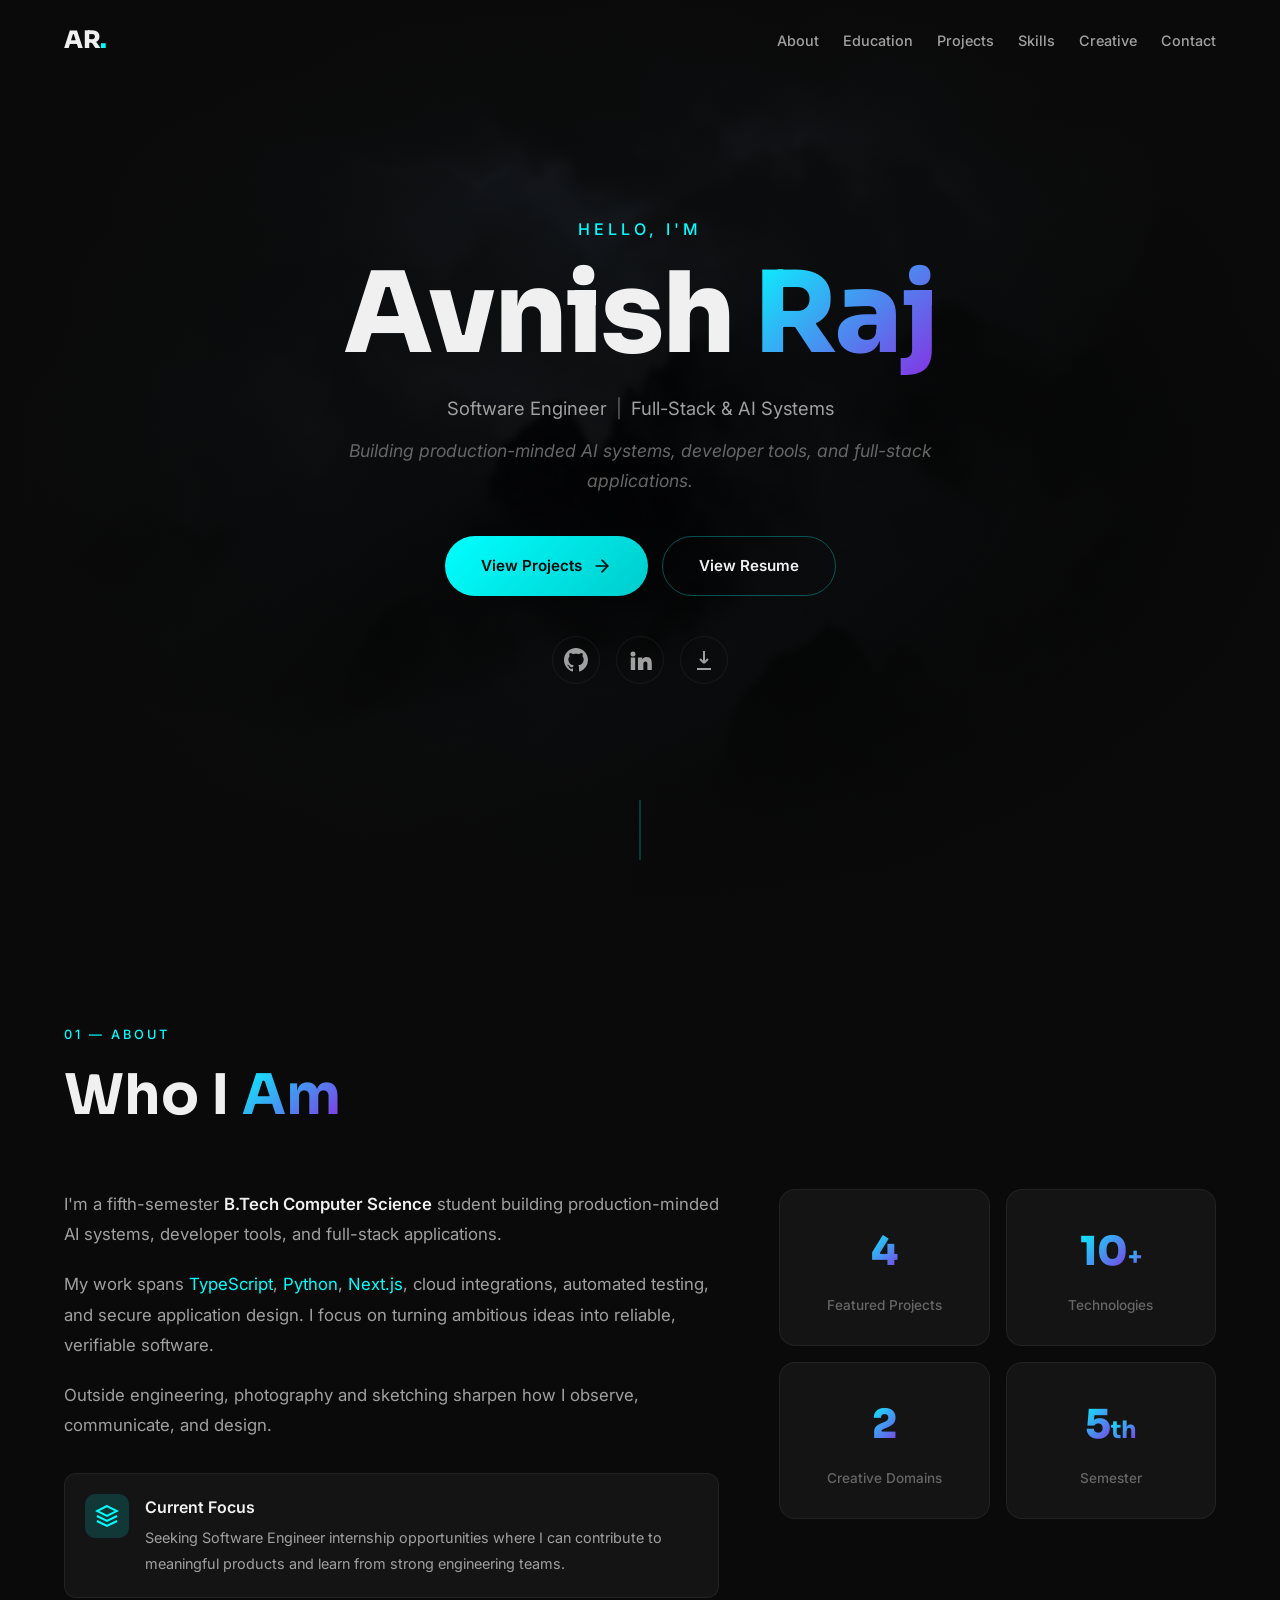
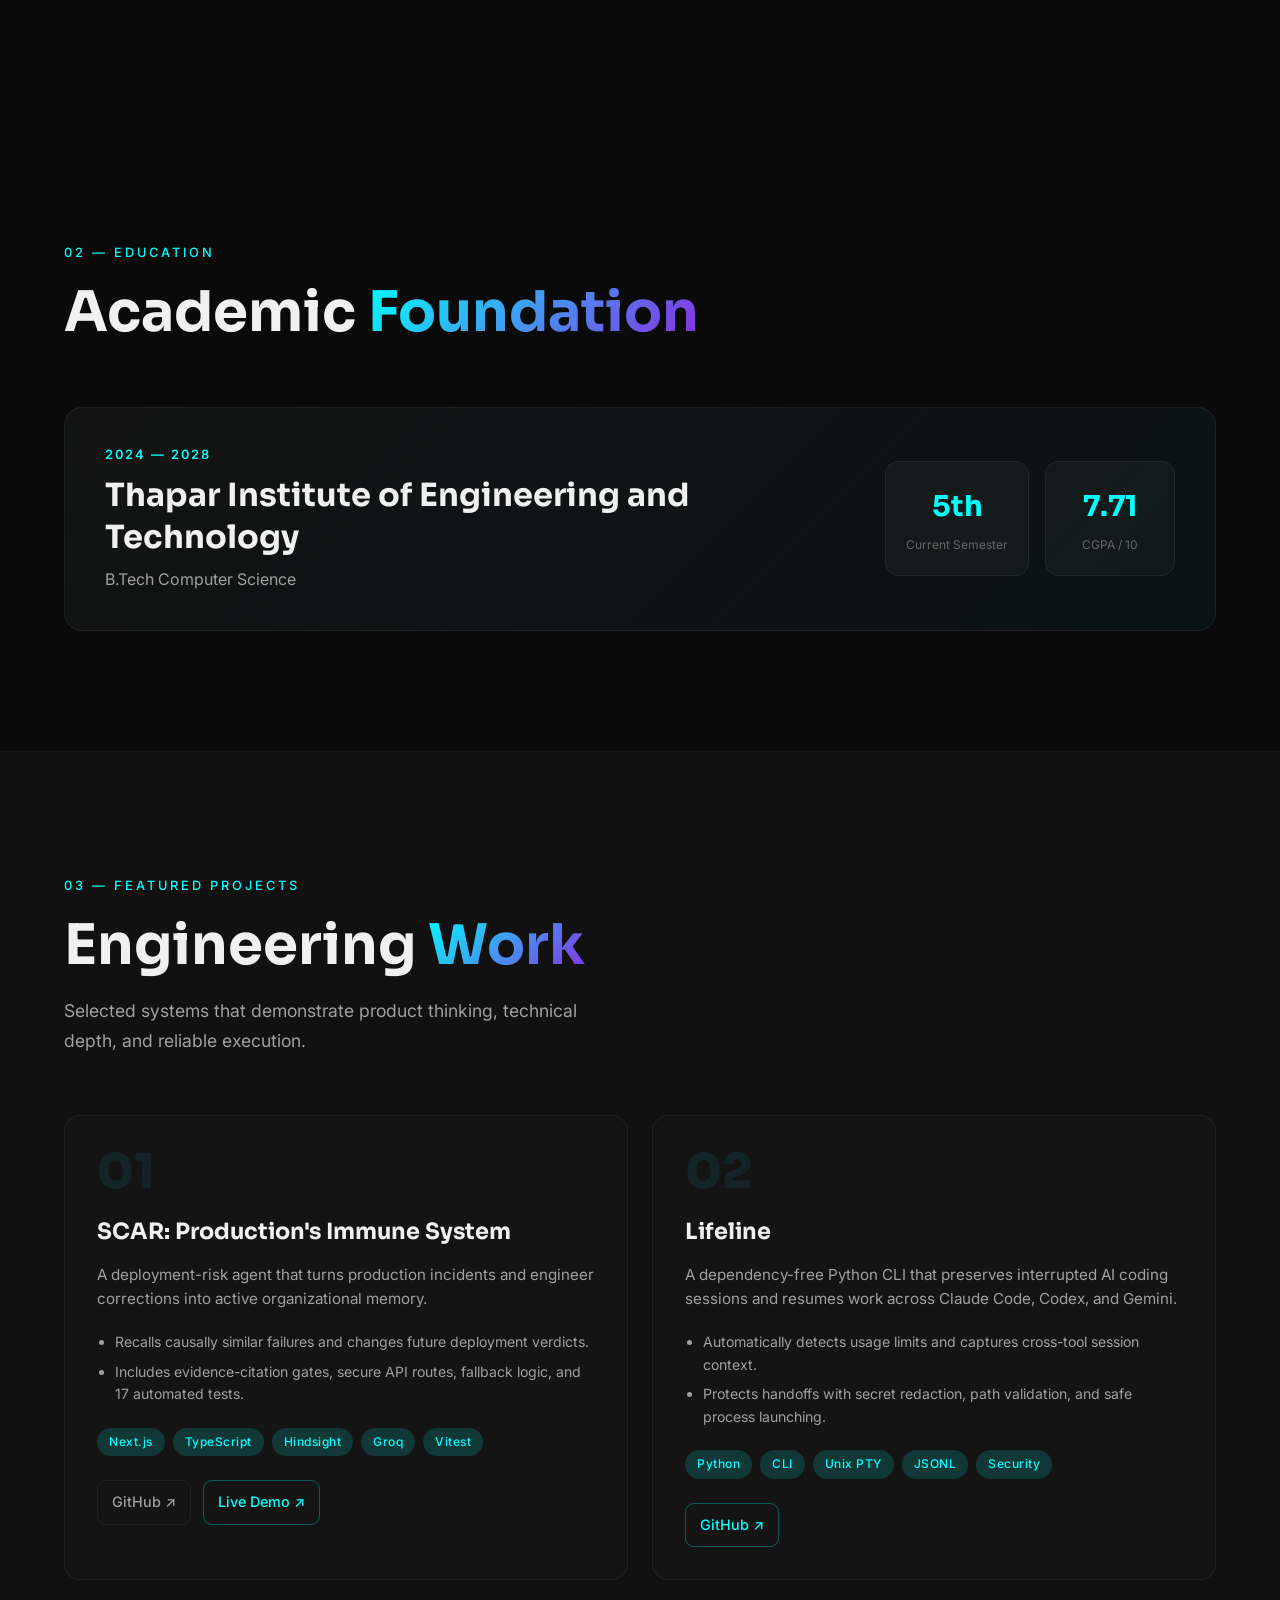
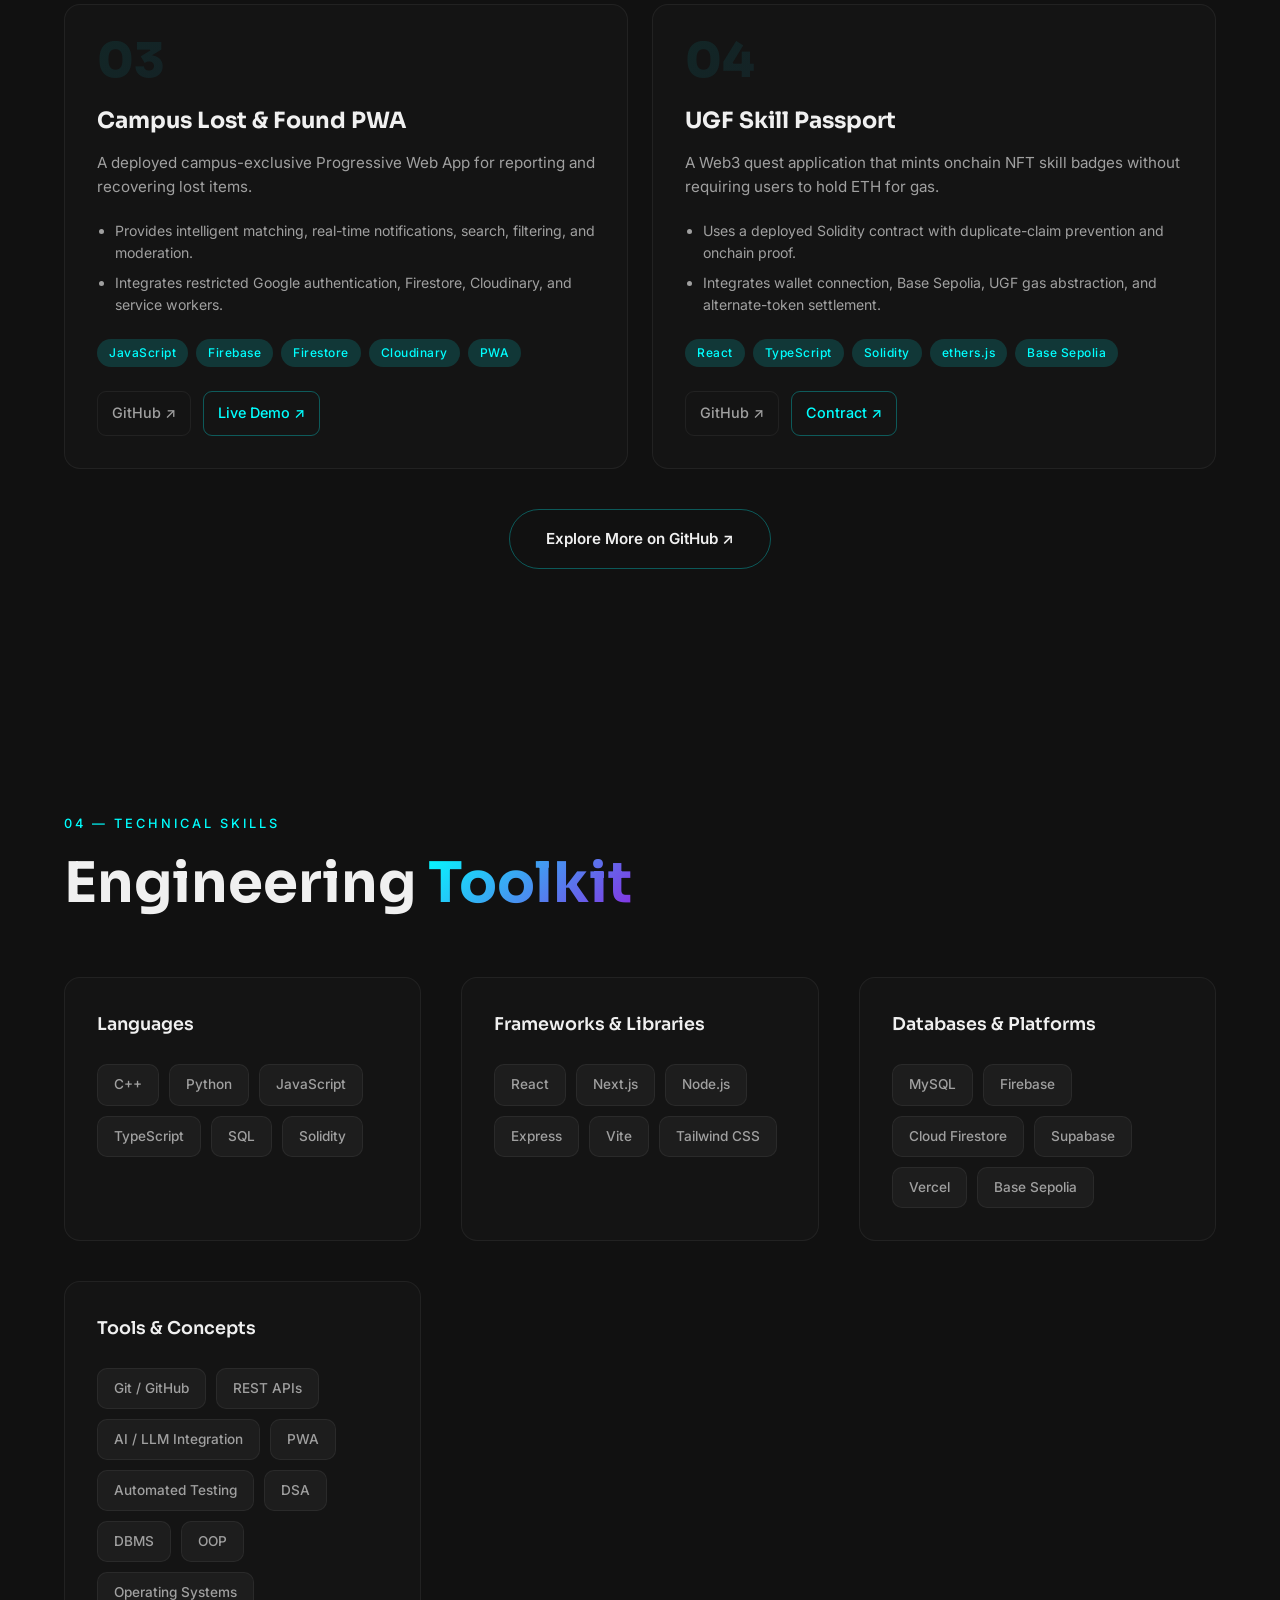
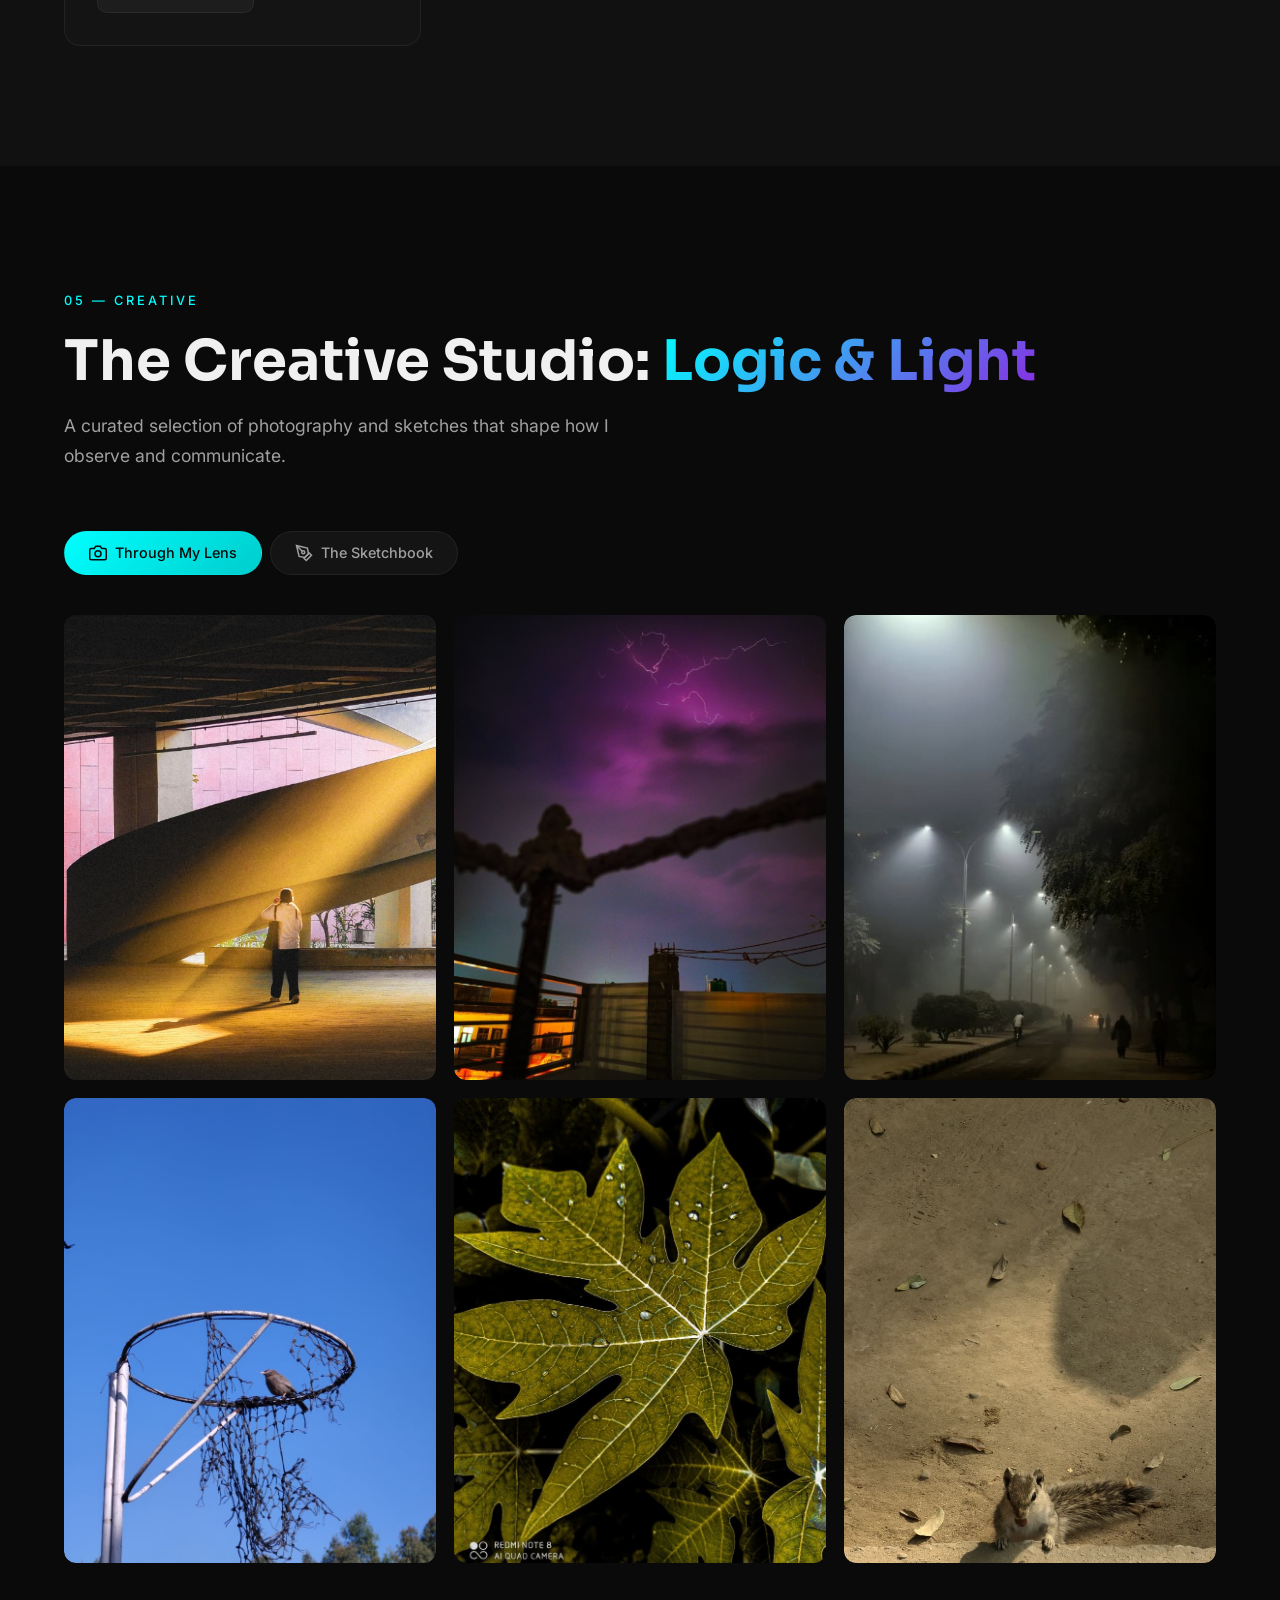
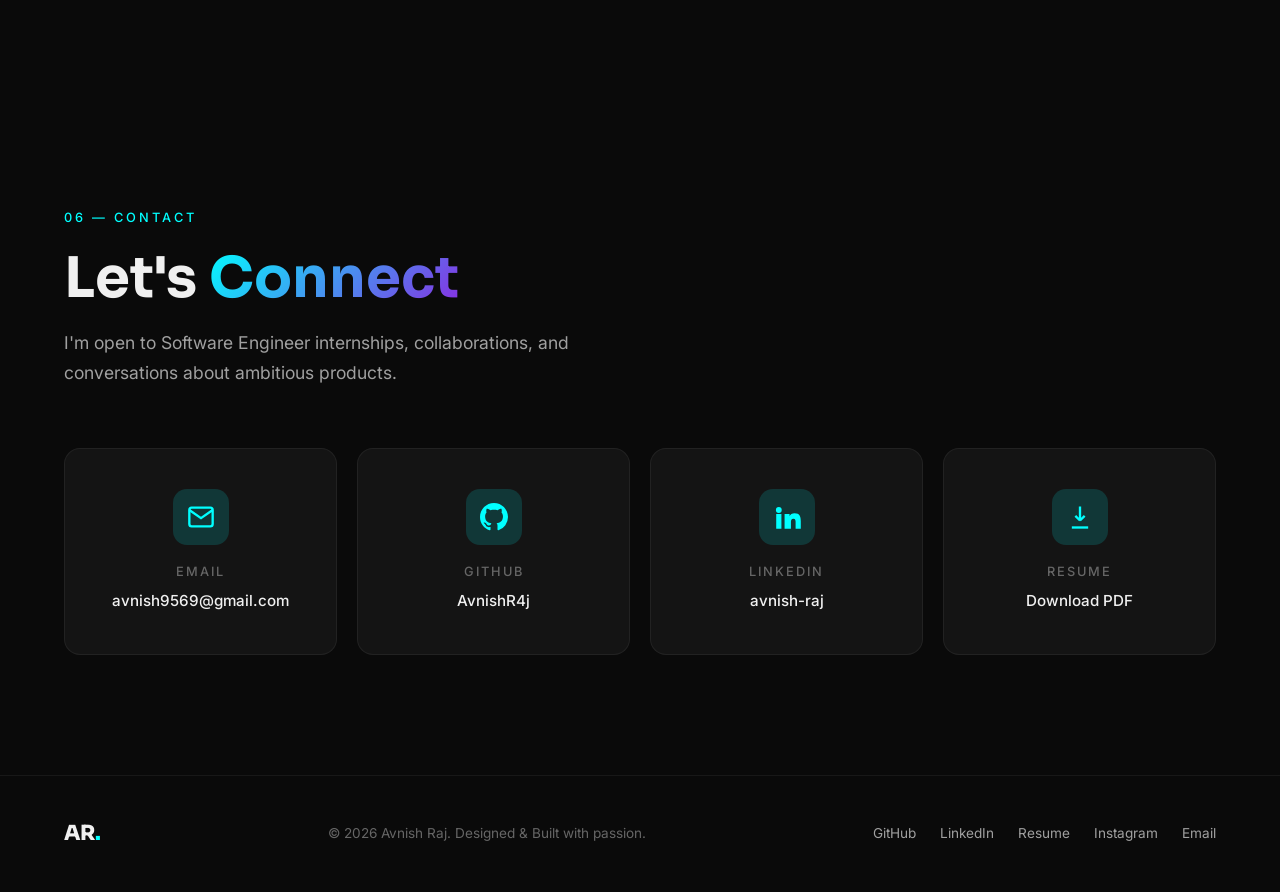
==== index.html @ 72f52755 "Revert "Add hero ink reveal effect" This reverts commit 001d4ef5605b15be8175d01c9df5aa75a2aa182d." ====
<!DOCTYPE html>
<html lang="en">

<head>
  <meta charset="UTF-8" />
  <meta name="viewport" content="width=device-width, initial-scale=1.0" />
  <title>Avnish Raj — Software Engineer | Full-Stack &amp; AI Systems</title>
  <meta name="description"
    content="Software engineering portfolio of Avnish Raj, a B.Tech Computer Science student building production-minded AI systems, developer tools, and full-stack applications." />
  <meta property="og:title" content="Avnish Raj — Software Engineer | Full-Stack &amp; AI Systems" />
  <meta property="og:description"
    content="Explore production-minded AI systems, developer tools, and full-stack applications built by Avnish Raj." />
  <meta property="og:type" content="website" />
  <meta property="og:url" content="https://avnishr4j.github.io/Portfolio-2.0/" />
  <link rel="preconnect" href="https://fonts.googleapis.com" />
  <link rel="preconnect" href="https://fonts.gstatic.com" crossorigin />
  <link
    href="https://fonts.googleapis.com/css2?family=Inter:wght@300;400;500;600;700&family=Sora:wght@400;600;700;800&display=swap"
    rel="stylesheet" />
  <link rel="stylesheet" href="style.css" />
</head>

<body>
  <!-- ═══════════════════ NAVIGATION ═══════════════════ -->
  <nav class="navbar" id="navbar">
    <div class="nav-container">
      <a href="#hero" class="nav-logo">AR<span class="accent-dot">.</span></a>
      <button class="hamburger" id="hamburger" aria-label="Toggle menu" aria-expanded="false" aria-controls="nav-links">
        <span></span><span></span><span></span>
      </button>
      <ul class="nav-links" id="nav-links">
        <li><a href="#about">About</a></li>
        <li><a href="#education">Education</a></li>
        <li><a href="#projects">Projects</a></li>
        <li><a href="#skills">Skills</a></li>
        <li><a href="#creative">Creative</a></li>
        <li><a href="#contact">Contact</a></li>
      </ul>
    </div>
  </nav>

  <!-- ═══════════════════ HERO SECTION ═══════════════════ -->
  <section class="hero" id="hero">
    <div class="hero-bg">
      <img src="assets/hero-bg.png" alt="" class="hero-bg-img" />
      <div class="hero-overlay"></div>
    </div>
    <div class="hero-particles" id="hero-particles"></div>
    <div class="hero-content reveal">
      <p class="hero-greeting">Hello, I'm</p>
      <h1 class="hero-name">Avnish <span class="gradient-text">Raj</span></h1>
      <p class="hero-tagline">Software Engineer <span class="sep">|</span> Full-Stack &amp; AI Systems</p>
      <p class="hero-message">Building production-minded AI systems, developer tools, and full-stack applications.</p>
      <div class="hero-actions">
        <a href="#projects" class="cta-btn">
          <span>View Projects</span>
          <svg width="20" height="20" viewBox="0 0 24 24" fill="none" stroke="currentColor" stroke-width="2"
            stroke-linecap="round" stroke-linejoin="round">
            <line x1="5" y1="12" x2="19" y2="12" />
            <polyline points="12 5 19 12 12 19" />
          </svg>
        </a>
        <a href="assets/Avnish_Raj_Software_Engineer_Resume.pdf" target="_blank" rel="noopener"
          class="cta-btn cta-btn-secondary">View Resume</a>
      </div>
      <div class="hero-socials">
        <a href="https://github.com/AvnishR4j" target="_blank" rel="noopener" aria-label="GitHub" class="social-icon">
          <svg viewBox="0 0 24 24" width="24" height="24" fill="currentColor">
            <path
              d="M12 0C5.37 0 0 5.37 0 12c0 5.31 3.435 9.795 8.205 11.385.6.105.825-.255.825-.57 0-.285-.015-1.23-.015-2.235-3.015.555-3.795-.735-4.035-1.41-.135-.345-.72-1.41-1.23-1.695-.42-.225-1.02-.78-.015-.795.945-.015 1.62.87 1.845 1.23 1.08 1.815 2.805 1.305 3.495.99.105-.78.42-1.305.765-1.605-2.67-.3-5.46-1.335-5.46-5.925 0-1.305.465-2.385 1.23-3.225-.12-.3-.54-1.53.12-3.18 0 0 1.005-.315 3.3 1.23.96-.27 1.98-.405 3-.405s2.04.135 3 .405c2.295-1.56 3.3-1.23 3.3-1.23.66 1.65.24 2.88.12 3.18.765.84 1.23 1.905 1.23 3.225 0 4.605-2.805 5.625-5.475 5.925.435.375.81 1.095.81 2.22 0 1.605-.015 2.895-.015 3.3 0 .315.225.69.825.57A12.02 12.02 0 0024 12c0-6.63-5.37-12-12-12z" />
          </svg>
        </a>
        <a href="https://www.linkedin.com/in/avnish-raj" target="_blank" rel="noopener" aria-label="LinkedIn"
          class="social-icon">
          <svg viewBox="0 0 24 24" width="24" height="24" fill="currentColor" aria-hidden="true">
            <path d="M4.98 3.5a2.5 2.5 0 11-.001 5.001A2.5 2.5 0 014.98 3.5zM2.75 9.5h4.46V22H2.75V9.5zm7.17 0h4.27v1.71h.06c.59-1.13 2.05-2.32 4.22-2.32 4.52 0 5.35 2.97 5.35 6.84V22h-4.45v-5.56c0-1.33-.03-3.03-1.85-3.03-1.85 0-2.14 1.45-2.14 2.93V22H9.92V9.5z" />
          </svg>
        </a>
        <a href="assets/Avnish_Raj_Software_Engineer_Resume.pdf" download aria-label="Download resume"
          class="social-icon">
          <svg width="24" height="24" viewBox="0 0 24 24" fill="none" stroke="currentColor" stroke-width="2"
            aria-hidden="true"><path d="M12 3v12m0 0l-4-4m4 4l4-4"/><path d="M5 21h14"/></svg>
        </a>
      </div>
    </div>
    <div class="scroll-indicator">
      <div class="scroll-line"></div>
    </div>
  </section>

  <!-- ═══════════════════ ABOUT SECTION ═══════════════════ -->
  <section class="section about" id="about">
    <div class="container">
      <div class="section-header reveal">
        <span class="section-tag">01 — About</span>
        <h2 class="section-title">Who I <span class="gradient-text">Am</span></h2>
      </div>
      <div class="about-grid reveal">
        <div class="about-text">
          <p>I'm a fifth-semester <strong>B.Tech Computer Science</strong> student building production-minded AI
            systems, developer tools, and full-stack applications.</p>
          <p>My work spans <span class="accent-cyan">TypeScript</span>, <span class="accent-cyan">Python</span>,
            <span class="accent-cyan">Next.js</span>, cloud integrations, automated testing, and secure application
            design. I focus on turning ambitious ideas into reliable, verifiable software.</p>
          <p>Outside engineering, photography and sketching sharpen how I observe, communicate, and design.</p>
          <div class="about-highlight">
            <div class="highlight-icon">
              <svg width="24" height="24" viewBox="0 0 24 24" fill="none" stroke="currentColor" stroke-width="2">
                <path d="M12 2L2 7l10 5 10-5-10-5zM2 17l10 5 10-5M2 12l10 5 10-5" />
              </svg>
            </div>
            <div>
              <strong>Current Focus</strong>
              <p>Seeking Software Engineer internship opportunities where I can contribute to meaningful products and
                learn from strong engineering teams.</p>
            </div>
          </div>
        </div>
        <div class="about-stats">
          <div class="stat-card">
            <span class="stat-number" data-target="4">0</span>
            <span class="stat-label">Featured Projects</span>
          </div>
          <div class="stat-card">
            <span class="stat-number" data-target="10">0</span><span class="stat-plus">+</span>
            <span class="stat-label">Technologies</span>
          </div>
          <div class="stat-card">
            <span class="stat-number" data-target="2">0</span>
            <span class="stat-label">Creative Domains</span>
          </div>
          <div class="stat-card">
            <span class="stat-number" data-target="5">0</span><span class="stat-plus">th</span>
            <span class="stat-label">Semester</span>
          </div>
        </div>
      </div>
    </div>
  </section>

  <!-- ═══════════════════ EDUCATION SECTION ═══════════════════ -->
  <section class="section education" id="education">
    <div class="container">
      <div class="section-header reveal">
        <span class="section-tag">02 — Education</span>
        <h2 class="section-title">Academic <span class="gradient-text">Foundation</span></h2>
      </div>
      <div class="education-card reveal">
        <div>
          <p class="education-kicker">2024 — 2028</p>
          <h3>Thapar Institute of Engineering and Technology</h3>
          <p class="education-degree">B.Tech Computer Science</p>
        </div>
        <div class="education-meta">
          <div><strong>5th</strong><span>Current Semester</span></div>
          <div><strong>7.71</strong><span>CGPA / 10</span></div>
        </div>
      </div>
    </div>
  </section>

  <!-- ═══════════════════ PROJECTS SECTION ═══════════════════ -->
  <section class="section projects" id="projects">
    <div class="container">
      <div class="section-header reveal">
        <span class="section-tag">03 — Featured Projects</span>
        <h2 class="section-title">Engineering <span class="gradient-text">Work</span></h2>
        <p class="section-subtitle">Selected systems that demonstrate product thinking, technical depth, and reliable
          execution.</p>
      </div>
      <div class="projects-grid">
        <article class="project-card reveal" data-tilt>
          <div class="project-card-inner">
            <div class="project-number">01</div>
            <h3 class="project-title">SCAR: Production's Immune System</h3>
            <p class="project-desc">A deployment-risk agent that turns production incidents and engineer corrections
              into active organizational memory.</p>
            <ul class="project-highlights">
              <li>Recalls causally similar failures and changes future deployment verdicts.</li>
              <li>Includes evidence-citation gates, secure API routes, fallback logic, and 17 automated tests.</li>
            </ul>
            <div class="project-tech">
              <span>Next.js</span><span>TypeScript</span><span>Hindsight</span><span>Groq</span><span>Vitest</span>
            </div>
            <div class="project-actions">
              <a href="https://github.com/AvnishR4j/scar-production-immune-system" target="_blank" rel="noopener"
                class="project-link">GitHub ↗</a>
              <a href="https://scar-production-immune-system.vercel.app" target="_blank" rel="noopener"
                class="project-link project-link-primary">Live Demo ↗</a>
            </div>
          </div>
        </article>

        <article class="project-card reveal" data-tilt>
          <div class="project-card-inner">
            <div class="project-number">02</div>
            <h3 class="project-title">Lifeline</h3>
            <p class="project-desc">A dependency-free Python CLI that preserves interrupted AI coding sessions and
              resumes work across Claude Code, Codex, and Gemini.</p>
            <ul class="project-highlights">
              <li>Automatically detects usage limits and captures cross-tool session context.</li>
              <li>Protects handoffs with secret redaction, path validation, and safe process launching.</li>
            </ul>
            <div class="project-tech">
              <span>Python</span><span>CLI</span><span>Unix PTY</span><span>JSONL</span><span>Security</span>
            </div>
            <div class="project-actions">
              <a href="https://github.com/AvnishR4j/lifeline" target="_blank" rel="noopener"
                class="project-link project-link-primary">GitHub ↗</a>
            </div>
          </div>
        </article>

        <article class="project-card reveal" data-tilt>
          <div class="project-card-inner">
            <div class="project-number">03</div>
            <h3 class="project-title">Campus Lost &amp; Found PWA</h3>
            <p class="project-desc">A deployed campus-exclusive Progressive Web App for reporting and recovering lost
              items.</p>
            <ul class="project-highlights">
              <li>Provides intelligent matching, real-time notifications, search, filtering, and moderation.</li>
              <li>Integrates restricted Google authentication, Firestore, Cloudinary, and service workers.</li>
            </ul>
            <div class="project-tech">
              <span>JavaScript</span><span>Firebase</span><span>Firestore</span><span>Cloudinary</span><span>PWA</span>
            </div>
            <div class="project-actions">
              <a href="https://github.com/AvnishR4j/Lost-Found" target="_blank" rel="noopener"
                class="project-link">GitHub ↗</a>
              <a href="https://student-hub-wqat4.web.app" target="_blank" rel="noopener"
                class="project-link project-link-primary">Live Demo ↗</a>
            </div>
          </div>
        </article>

        <article class="project-card reveal" data-tilt>
          <div class="project-card-inner">
            <div class="project-number">04</div>
            <h3 class="project-title">UGF Skill Passport</h3>
            <p class="project-desc">A Web3 quest application that mints onchain NFT skill badges without requiring
              users to hold ETH for gas.</p>
            <ul class="project-highlights">
              <li>Uses a deployed Solidity contract with duplicate-claim prevention and onchain proof.</li>
              <li>Integrates wallet connection, Base Sepolia, UGF gas abstraction, and alternate-token settlement.</li>
            </ul>
            <div class="project-tech">
              <span>React</span><span>TypeScript</span><span>Solidity</span><span>ethers.js</span><span>Base Sepolia</span>
            </div>
            <div class="project-actions">
              <a href="https://github.com/AvnishR4j/ugf-skill-passport" target="_blank" rel="noopener"
                class="project-link">GitHub ↗</a>
              <a href="https://sepolia.basescan.org/address/0x3E10c764b3E30D8EE789EC45233D05b8186b2812"
                target="_blank" rel="noopener" class="project-link project-link-primary">Contract ↗</a>
            </div>
          </div>
        </article>
      </div>
      <div class="projects-archive reveal">
        <a href="https://github.com/AvnishR4j?tab=repositories" target="_blank" rel="noopener"
          class="cta-btn cta-btn-secondary">Explore More on GitHub ↗</a>
      </div>
    </div>
  </section>

  <!-- ═══════════════════ CREATIVE STUDIO ═══════════════════ -->
  <section class="section creative" id="creative">
    <div class="container">
      <div class="section-header reveal">
        <span class="section-tag">05 — Creative</span>
        <h2 class="section-title">The Creative Studio: <span class="gradient-text">Logic &amp; Light</span></h2>
        <p class="section-subtitle">A curated selection of photography and sketches that shape how I observe and
          communicate.</p>
      </div>

      <div class="tabs reveal">
        <button class="tab-btn active" data-tab="photography" id="tab-btn-photography" role="tab"
          aria-selected="true" aria-controls="tab-photography">
          <svg width="18" height="18" viewBox="0 0 24 24" fill="none" stroke="currentColor" stroke-width="2">
            <path d="M23 19a2 2 0 01-2 2H3a2 2 0 01-2-2V8a2 2 0 012-2h4l2-3h6l2 3h4a2 2 0 012 2z" />
            <circle cx="12" cy="13" r="4" />
          </svg>
          Through My Lens
        </button>
        <button class="tab-btn" data-tab="sketches" id="tab-btn-sketches" role="tab" aria-selected="false"
          aria-controls="tab-sketches">
          <svg width="18" height="18" viewBox="0 0 24 24" fill="none" stroke="currentColor" stroke-width="2">
            <path d="M12 19l7-7 3 3-7 7-3-3z" />
            <path d="M18 13l-1.5-7.5L2 2l3.5 14.5L13 18l5-5z" />
            <path d="M2 2l7.586 7.586" />
            <circle cx="11" cy="11" r="2" />
          </svg>
          The Sketchbook
        </button>
      </div>

      <div class="tab-content active" id="tab-photography" role="tabpanel" aria-labelledby="tab-btn-photography">
        <div class="masonry-grid">
          <div class="gallery-item reveal">
            <img src="assets/photography/golden-light.jpg" alt="Golden Light" loading="lazy" />
            <div class="gallery-caption">Golden Light</div>
          </div>
          <div class="gallery-item reveal">
            <img src="assets/photography/night-owl.jpg" alt="Night Owl" loading="lazy" />
            <div class="gallery-caption">Night Owl</div>
          </div>
          <div class="gallery-item reveal">
            <img src="assets/photography/petal-poise.jpg" alt="Petal Poise" loading="lazy" />
            <div class="gallery-caption">Petal Poise</div>
          </div>
          <div class="gallery-item reveal">
            <img src="assets/photography/purple-lightning.jpg" alt="Purple Lightning" loading="lazy" />
            <div class="gallery-caption">Purple Lightning</div>
          </div>
          <div class="gallery-item reveal">
            <img src="assets/photography/misty-night.jpg" alt="Misty Night" loading="lazy" />
            <div class="gallery-caption">Misty Night</div>
          </div>
          <div class="gallery-item reveal">
            <img src="assets/photography/campus-atrium.jpg" alt="Campus Atrium" loading="lazy" />
            <div class="gallery-caption">Campus Atrium</div>
          </div>
          <div class="gallery-item reveal">
            <img src="assets/photography/perched.jpg" alt="Perched" loading="lazy" />
            <div class="gallery-caption">Perched</div>
          </div>
          <div class="gallery-item reveal">
            <img src="assets/photography/leaf-macro.jpg" alt="Leaf Macro" loading="lazy" />
            <div class="gallery-caption">Leaf Macro</div>
          </div>
          <div class="gallery-item reveal">
            <img src="assets/photography/industrial-silhouette.jpg" alt="Industrial Silhouette" loading="lazy" />
            <div class="gallery-caption">Industrial Silhouette</div>
          </div>
          <div class="gallery-item reveal">
            <img src="assets/photography/leaf-insect.jpg" alt="Leaf Insect" loading="lazy" />
            <div class="gallery-caption">Leaf Insect</div>
          </div>
          <div class="gallery-item reveal">
            <img src="assets/photography/green-storm.jpg" alt="Green Storm" loading="lazy" />
            <div class="gallery-caption">Green Storm</div>
          </div>
          <div class="gallery-item reveal">
            <img src="assets/photography/dried-roses.jpg" alt="Dried Roses" loading="lazy" />
            <div class="gallery-caption">Dried Roses</div>
          </div>
          <div class="gallery-item reveal">
            <img src="assets/photography/foggy-morning.jpg" alt="Foggy Morning" loading="lazy" />
            <div class="gallery-caption">Foggy Morning</div>
          </div>
          <div class="gallery-item reveal">
            <img src="assets/photography/curious-squirrel.jpg" alt="Curious Squirrel" loading="lazy" />
            <div class="gallery-caption">Curious Squirrel</div>
          </div>
        </div>
      </div>

      <div class="tab-content" id="tab-sketches" role="tabpanel" aria-labelledby="tab-btn-sketches">
        <div class="masonry-grid">
          <div class="gallery-item reveal">
            <img src="assets/sketches/blue-eyed-portrait.jpg" alt="Blue-Eyed Portrait" loading="lazy" />
            <div class="gallery-caption">Blue-Eyed Portrait</div>
          </div>
          <div class="gallery-item reveal">
            <img src="assets/sketches/crowned-warrior.jpg" alt="Crowned Warrior" loading="lazy" />
            <div class="gallery-caption">Crowned Warrior</div>
          </div>
          <div class="gallery-item reveal">
            <img src="assets/sketches/joker-grin.jpg" alt="Joker Grin" loading="lazy" />
            <div class="gallery-caption">Joker Grin</div>
          </div>
          <div class="gallery-item reveal">
            <img src="assets/sketches/charcoal-gaze.jpg" alt="Charcoal Gaze" loading="lazy" />
            <div class="gallery-caption">Charcoal Gaze</div>
          </div>
          <div class="gallery-item reveal">
            <img src="assets/sketches/moon-knight.jpg" alt="Moon Knight" loading="lazy" />
            <div class="gallery-caption">Moon Knight</div>
          </div>
          <div class="gallery-item reveal">
            <img src="assets/sketches/hand-study.jpg" alt="Hand Study" loading="lazy" />
            <div class="gallery-caption">Hand Study</div>
          </div>
          <div class="gallery-item reveal">
            <img src="assets/sketches/vegito.jpg" alt="Vegito" loading="lazy" />
            <div class="gallery-caption">Vegito</div>
          </div>
          <div class="gallery-item reveal">
            <img src="assets/sketches/shiva.jpg" alt="Shiva" loading="lazy" />
            <div class="gallery-caption">Shiva</div>
          </div>
          <div class="gallery-item reveal">
            <img src="assets/sketches/thanos.jpg" alt="Thanos" loading="lazy" />
            <div class="gallery-caption">Thanos</div>
          </div>
          <div class="gallery-item reveal">
            <img src="assets/sketches/anime-scarf.jpg" alt="Anime Scarf" loading="lazy" />
            <div class="gallery-caption">Anime Scarf</div>
          </div>
          <div class="gallery-item reveal">
            <img src="assets/sketches/goku-action.jpg" alt="Goku Action" loading="lazy" />
            <div class="gallery-caption">Goku Action</div>
          </div>
          <div class="gallery-item reveal">
            <img src="assets/sketches/wile-e-coyote.jpg" alt="Wile E. Coyote" loading="lazy" />
            <div class="gallery-caption">Wile E. Coyote</div>
          </div>
          <div class="gallery-item reveal">
            <img src="assets/sketches/titan-scream.jpg" alt="Titan Scream" loading="lazy" />
            <div class="gallery-caption">Titan Scream</div>
          </div>
          <div class="gallery-item reveal">
            <img src="assets/sketches/phantom-reach.jpg" alt="Phantom Reach" loading="lazy" />
            <div class="gallery-caption">Phantom Reach</div>
          </div>
        </div>
      </div>

    </div>
  </section>

  <!-- ═══════════════════ SKILLS SECTION ═══════════════════ -->
  <section class="section skills" id="skills">
    <div class="container">
      <div class="section-header reveal">
        <span class="section-tag">04 — Technical Skills</span>
        <h2 class="section-title">Engineering <span class="gradient-text">Toolkit</span></h2>
      </div>
      <div class="skills-wrapper reveal">
        <div class="skills-category">
          <h3 class="skills-cat-title">Languages</h3>
          <div class="skills-list">
            <div class="skill-chip">C++</div><div class="skill-chip">Python</div>
            <div class="skill-chip">JavaScript</div><div class="skill-chip">TypeScript</div>
            <div class="skill-chip">SQL</div><div class="skill-chip">Solidity</div>
          </div>
        </div>

        <div class="skills-category">
          <h3 class="skills-cat-title">Frameworks &amp; Libraries</h3>
          <div class="skills-list">
            <div class="skill-chip">React</div><div class="skill-chip">Next.js</div>
            <div class="skill-chip">Node.js</div><div class="skill-chip">Express</div>
            <div class="skill-chip">Vite</div><div class="skill-chip">Tailwind CSS</div>
          </div>
        </div>

        <div class="skills-category">
          <h3 class="skills-cat-title">Databases &amp; Platforms</h3>
          <div class="skills-list">
            <div class="skill-chip">MySQL</div><div class="skill-chip">Firebase</div>
            <div class="skill-chip">Cloud Firestore</div><div class="skill-chip">Supabase</div>
            <div class="skill-chip">Vercel</div><div class="skill-chip">Base Sepolia</div>
          </div>
        </div>

        <div class="skills-category">
          <h3 class="skills-cat-title">Tools &amp; Concepts</h3>
          <div class="skills-list">
            <div class="skill-chip">Git / GitHub</div><div class="skill-chip">REST APIs</div>
            <div class="skill-chip">AI / LLM Integration</div><div class="skill-chip">PWA</div>
            <div class="skill-chip">Automated Testing</div><div class="skill-chip">DSA</div>
            <div class="skill-chip">DBMS</div><div class="skill-chip">OOP</div>
            <div class="skill-chip">Operating Systems</div>
          </div>
        </div>
      </div>
    </div>
  </section>

  <!-- ═══════════════════ CONTACT SECTION ═══════════════════ -->
  <section class="section contact" id="contact">
    <div class="container">
      <div class="section-header reveal">
        <span class="section-tag">06 — Contact</span>
        <h2 class="section-title">Let's <span class="gradient-text">Connect</span></h2>
        <p class="section-subtitle">I'm open to Software Engineer internships, collaborations, and conversations about
          ambitious products.</p>
      </div>
      <div class="contact-grid reveal">
        <a href="mailto:avnish9569@gmail.com" class="contact-card shimmer-link">
          <div class="contact-icon">
            <svg width="28" height="28" viewBox="0 0 24 24" fill="none" stroke="currentColor" stroke-width="2">
              <path d="M4 4h16c1.1 0 2 .9 2 2v12c0 1.1-.9 2-2 2H4c-1.1 0-2-.9-2-2V6c0-1.1.9-2 2-2z" />
              <polyline points="22,6 12,13 2,6" />
            </svg>
          </div>
          <span class="contact-label">Email</span>
          <span class="contact-value">avnish9569@gmail.com</span>
        </a>
        <a href="https://github.com/AvnishR4j" target="_blank" rel="noopener" class="contact-card">
          <div class="contact-icon">
            <svg viewBox="0 0 24 24" width="28" height="28" fill="currentColor">
              <path
                d="M12 0C5.37 0 0 5.37 0 12c0 5.31 3.435 9.795 8.205 11.385.6.105.825-.255.825-.57 0-.285-.015-1.23-.015-2.235-3.015.555-3.795-.735-4.035-1.41-.135-.345-.72-1.41-1.23-1.695-.42-.225-1.02-.78-.015-.795.945-.015 1.62.87 1.845 1.23 1.08 1.815 2.805 1.305 3.495.99.105-.78.42-1.305.765-1.605-2.67-.3-5.46-1.335-5.46-5.925 0-1.305.465-2.385 1.23-3.225-.12-.3-.54-1.53.12-3.18 0 0 1.005-.315 3.3 1.23.96-.27 1.98-.405 3-.405s2.04.135 3 .405c2.295-1.56 3.3-1.23 3.3-1.23.66 1.65.24 2.88.12 3.18.765.84 1.23 1.905 1.23 3.225 0 4.605-2.805 5.625-5.475 5.925.435.375.81 1.095.81 2.22 0 1.605-.015 2.895-.015 3.3 0 .315.225.69.825.57A12.02 12.02 0 0024 12c0-6.63-5.37-12-12-12z" />
            </svg>
          </div>
          <span class="contact-label">GitHub</span>
          <span class="contact-value">AvnishR4j</span>
        </a>
        <a href="https://www.linkedin.com/in/avnish-raj" target="_blank" rel="noopener" class="contact-card">
          <div class="contact-icon">
            <svg viewBox="0 0 24 24" width="28" height="28" fill="currentColor" aria-hidden="true">
              <path d="M4.98 3.5a2.5 2.5 0 11-.001 5.001A2.5 2.5 0 014.98 3.5zM2.75 9.5h4.46V22H2.75V9.5zm7.17 0h4.27v1.71h.06c.59-1.13 2.05-2.32 4.22-2.32 4.52 0 5.35 2.97 5.35 6.84V22h-4.45v-5.56c0-1.33-.03-3.03-1.85-3.03-1.85 0-2.14 1.45-2.14 2.93V22H9.92V9.5z" />
            </svg>
          </div>
          <span class="contact-label">LinkedIn</span>
          <span class="contact-value">avnish-raj</span>
        </a>
        <a href="assets/Avnish_Raj_Software_Engineer_Resume.pdf" download class="contact-card">
          <div class="contact-icon">
            <svg width="28" height="28" viewBox="0 0 24 24" fill="none" stroke="currentColor" stroke-width="2"
              aria-hidden="true"><path d="M12 3v12m0 0l-4-4m4 4l4-4"/><path d="M5 21h14"/></svg>
          </div>
          <span class="contact-label">Resume</span>
          <span class="contact-value">Download PDF</span>
        </a>


      </div>
    </div>
  </section>

  <!-- ═══════════════════ FOOTER ═══════════════════ -->
  <footer class="footer">
    <div class="container">
      <div class="footer-content">
        <p class="footer-logo">AR<span class="accent-dot">.</span></p>
        <p class="footer-copy">&copy; 2026 Avnish Raj. Designed &amp; Built with passion.</p>
        <div class="footer-links">
          <a href="https://github.com/AvnishR4j" target="_blank" rel="noopener">GitHub</a>
          <a href="https://www.linkedin.com/in/avnish-raj" target="_blank" rel="noopener">LinkedIn</a>
          <a href="assets/Avnish_Raj_Software_Engineer_Resume.pdf" target="_blank" rel="noopener">Resume</a>
          <a href="https://instagram.com/avniiisssshhhhh" target="_blank" rel="noopener">Instagram</a>
          <a href="mailto:avnish9569@gmail.com">Email</a>
        </div>
      </div>
    </div>
  </footer>

  <script src="script.js"></script>
</body>

</html>
---- style.css ----
/* ═══════════════════════════════════════════════════════════
   AVNISH RAJ — PORTFOLIO DESIGN SYSTEM
   Dark Theme · Electric Blue + Violet Accents
   ═══════════════════════════════════════════════════════════ */

/* ─── RESET & BASE ─── */
*,
*::before,
*::after {
  margin: 0;
  padding: 0;
  box-sizing: border-box;
}

:root {
  /* Colors */
  --bg-primary: #0A0A0A;
  --bg-secondary: #111111;
  --bg-card: #141414;
  --bg-card-hover: #1a1a1a;
  --text-primary: #f0f0f0;
  --text-secondary: #a0a0a0;
  --text-muted: #666666;
  --accent-cyan: #00FFFF;
  --accent-violet: #8A2BE2;
  --accent-cyan-dim: rgba(0, 255, 255, 0.15);
  --accent-violet-dim: rgba(138, 43, 226, 0.15);
  --border-color: rgba(255, 255, 255, 0.06);
  --border-glow: rgba(0, 255, 255, 0.3);

  /* Typography */
  --font-heading: 'Sora', sans-serif;
  --font-body: 'Inter', sans-serif;

  /* Spacing */
  --section-padding: 120px 0;
  --container-width: 1200px;

  /* Transitions */
  --transition-fast: 0.2s ease;
  --transition-medium: 0.4s cubic-bezier(0.25, 0.46, 0.45, 0.94);
  --transition-slow: 0.6s cubic-bezier(0.16, 1, 0.3, 1);
}

html {
  scroll-behavior: smooth;
  font-size: 16px;
  -webkit-text-size-adjust: 100%;
  text-size-adjust: 100%;
  -webkit-font-smoothing: antialiased;
  -moz-osx-font-smoothing: grayscale;
}

body {
  font-family: var(--font-body);
  background-color: var(--bg-primary);
  color: var(--text-primary);
  line-height: 1.7;
  overflow-x: hidden;
}

a {
  text-decoration: none;
  color: inherit;
}

a:focus-visible,
button:focus-visible {
  outline: 2px solid var(--accent-cyan);
  outline-offset: 4px;
}

img {
  max-width: 100%;
  display: block;
}

.container {
  max-width: var(--container-width);
  margin: 0 auto;
  padding: 0 24px;
}

/* ─── SELECTION ─── */
::selection {
  background: var(--accent-cyan);
  color: var(--bg-primary);
}

/* ─── SCROLLBAR ─── */
::-webkit-scrollbar {
  width: 6px;
}

::-webkit-scrollbar-track {
  background: var(--bg-primary);
}

::-webkit-scrollbar-thumb {
  background: var(--accent-violet);
  border-radius: 3px;
}

/* ═══════════════════════════════════════════════════════════
   ANIMATIONS
   ═══════════════════════════════════════════════════════════ */

@keyframes fadeInUp {
  from {
    opacity: 0;
    transform: translateY(40px);
  }

  to {
    opacity: 1;
    transform: translateY(0);
  }
}

@keyframes fadeIn {
  from {
    opacity: 0;
  }

  to {
    opacity: 1;
  }
}

@keyframes shimmer {
  0% {
    background-position: -200% center;
  }

  100% {
    background-position: 200% center;
  }
}

@keyframes float {

  0%,
  100% {
    transform: translateY(0);
  }

  50% {
    transform: translateY(-10px);
  }
}

@keyframes scrollLine {
  0% {
    transform: scaleY(0);
    transform-origin: top;
  }

  50% {
    transform: scaleY(1);
    transform-origin: top;
  }

  50.1% {
    transform: scaleY(1);
    transform-origin: bottom;
  }

  100% {
    transform: scaleY(0);
    transform-origin: bottom;
  }
}

@keyframes glowPulse {

  0%,
  100% {
    box-shadow: 0 0 5px var(--accent-cyan-dim), 0 0 10px var(--accent-cyan-dim);
  }

  50% {
    box-shadow: 0 0 15px var(--accent-cyan-dim), 0 0 30px var(--accent-cyan-dim);
  }
}

@keyframes gradientShift {
  0% {
    background-position: 0% 50%;
  }

  50% {
    background-position: 100% 50%;
  }

  100% {
    background-position: 0% 50%;
  }
}

/* reveal class for scroll animations */
.reveal {
  opacity: 0;
  transform: translateY(40px);
  transition: opacity 0.8s cubic-bezier(0.16, 1, 0.3, 1),
    transform 0.8s cubic-bezier(0.16, 1, 0.3, 1);
}

.reveal.visible {
  opacity: 1;
  transform: translateY(0);
}

/* stagger children */
.reveal:nth-child(2) {
  transition-delay: 0.1s;
}

.reveal:nth-child(3) {
  transition-delay: 0.2s;
}

.reveal:nth-child(4) {
  transition-delay: 0.3s;
}

.reveal:nth-child(5) {
  transition-delay: 0.4s;
}

.reveal:nth-child(6) {
  transition-delay: 0.5s;
}

/* ═══════════════════════════════════════════════════════════
   UTILITY
   ═══════════════════════════════════════════════════════════ */

.gradient-text {
  background: linear-gradient(135deg, var(--accent-cyan), var(--accent-violet));
  -webkit-background-clip: text;
  -webkit-text-fill-color: transparent;
  background-clip: text;
}

.accent-cyan {
  color: var(--accent-cyan);
}

.accent-violet {
  color: var(--accent-violet);
}

.accent-dot {
  color: var(--accent-cyan);
}

.section {
  padding: var(--section-padding);
  position: relative;
}

.section-header {
  margin-bottom: 60px;
}

.section-tag {
  display: inline-block;
  font-family: var(--font-body);
  font-size: 0.8rem;
  font-weight: 500;
  letter-spacing: 3px;
  text-transform: uppercase;
  color: var(--accent-cyan);
  margin-bottom: 16px;
}

.section-title {
  font-family: var(--font-heading);
  font-size: clamp(2rem, 5vw, 3.5rem);
  font-weight: 700;
  line-height: 1.2;
  color: var(--text-primary);
}

.section-subtitle {
  font-size: 1.1rem;
  color: var(--text-secondary);
  margin-top: 16px;
  max-width: 550px;
}

.sep {
  color: var(--text-muted);
  margin: 0 4px;
}

/* ═══════════════════════════════════════════════════════════
   NAVIGATION
   ═══════════════════════════════════════════════════════════ */

.navbar {
  position: fixed;
  top: 0;
  left: 0;
  width: 100%;
  z-index: 1000;
  padding: 20px 0;
  transition: background var(--transition-medium), padding var(--transition-medium),
    backdrop-filter var(--transition-medium);
}

.navbar.scrolled {
  background: rgba(10, 10, 10, 0.85);
  backdrop-filter: blur(20px);
  -webkit-backdrop-filter: blur(20px);
  padding: 12px 0;
  border-bottom: 1px solid var(--border-color);
}

.nav-container {
  max-width: var(--container-width);
  margin: 0 auto;
  padding: 0 24px;
  display: flex;
  align-items: center;
  justify-content: space-between;
}

.nav-logo {
  font-family: var(--font-heading);
  font-size: 1.5rem;
  font-weight: 800;
  color: var(--text-primary);
  letter-spacing: -0.5px;
}

.nav-links {
  display: flex;
  list-style: none;
  gap: 24px;
}

.nav-links a {
  font-size: 0.9rem;
  font-weight: 500;
  color: var(--text-secondary);
  position: relative;
  transition: color var(--transition-fast);
  padding: 4px 0;
}

.nav-links a::after {
  content: '';
  position: absolute;
  bottom: -2px;
  left: 0;
  width: 0;
  height: 2px;
  background: linear-gradient(90deg, var(--accent-cyan), var(--accent-violet));
  transition: width var(--transition-medium);
  border-radius: 1px;
}

.nav-links a:hover {
  color: var(--text-primary);
}

.nav-links a:hover::after {
  width: 100%;
}

/* Hamburger */
.hamburger {
  display: none;
  flex-direction: column;
  gap: 5px;
  background: none;
  border: none;
  cursor: pointer;
  padding: 4px;
  z-index: 1001;
}

.hamburger span {
  width: 24px;
  height: 2px;
  background: var(--text-primary);
  transition: var(--transition-fast);
  border-radius: 1px;
}

.hamburger.active span:nth-child(1) {
  transform: rotate(45deg) translate(5px, 5px);
}

.hamburger.active span:nth-child(2) {
  opacity: 0;
}

.hamburger.active span:nth-child(3) {
  transform: rotate(-45deg) translate(5px, -5px);
}

/* ═══════════════════════════════════════════════════════════
   HERO
   ═══════════════════════════════════════════════════════════ */

.hero {
  min-height: 100vh;
  display: flex;
  align-items: center;
  justify-content: center;
  position: relative;
  overflow: hidden;
}

.hero-bg {
  position: absolute;
  inset: 0;
  z-index: 0;
}

.hero-bg-img {
  width: 100%;
  height: 100%;
  object-fit: cover;
  filter: blur(3px) brightness(0.25);
  transform: scale(1.05);
}

.hero-overlay {
  position: absolute;
  inset: 0;
  background: radial-gradient(ellipse at center, transparent 0%, var(--bg-primary) 75%);
}

.hero-particles {
  position: absolute;
  inset: 0;
  z-index: 1;
  overflow: hidden;
}

.particle {
  position: absolute;
  width: 2px;
  height: 2px;
  background: var(--accent-cyan);
  border-radius: 50%;
  opacity: 0;
  animation: floatParticle linear infinite;
}

@keyframes floatParticle {
  0% {
    opacity: 0;
    transform: translateY(100vh) scale(0);
  }

  10% {
    opacity: 0.6;
  }

  90% {
    opacity: 0.6;
  }

  100% {
    opacity: 0;
    transform: translateY(-100px) scale(1);
  }
}

.hero-content {
  position: relative;
  z-index: 2;
  text-align: center;
  padding: 0 24px;
}

.hero-greeting {
  font-size: 1rem;
  font-weight: 500;
  letter-spacing: 4px;
  text-transform: uppercase;
  color: var(--accent-cyan);
  margin-bottom: 12px;
}

.hero-name {
  font-family: var(--font-heading);
  font-size: clamp(3rem, 10vw, 7rem);
  font-weight: 800;
  line-height: 1.05;
  letter-spacing: -2px;
  margin-bottom: 20px;
}

.hero-tagline {
  font-size: clamp(0.9rem, 2vw, 1.15rem);
  color: var(--text-secondary);
  margin-bottom: 12px;
  font-weight: 400;
}

.hero-message {
  font-size: 1.1rem;
  color: var(--text-muted);
  font-style: italic;
  margin: 0 auto 40px;
  max-width: 680px;
}

.hero-actions {
  display: flex;
  justify-content: center;
  flex-wrap: wrap;
  gap: 14px;
}

.cta-btn {
  display: inline-flex;
  align-items: center;
  gap: 10px;
  padding: 16px 36px;
  font-family: var(--font-body);
  font-size: 0.95rem;
  font-weight: 600;
  color: var(--bg-primary);
  background: linear-gradient(135deg, var(--accent-cyan), #00cccc);
  border: none;
  border-radius: 50px;
  cursor: pointer;
  transition: transform var(--transition-medium), box-shadow var(--transition-medium);
  text-decoration: none;
}

.cta-btn:hover {
  transform: translateY(-3px);
  box-shadow: 0 10px 40px rgba(0, 255, 255, 0.3);
}

.cta-btn svg {
  transition: transform var(--transition-fast);
}

.cta-btn:hover svg {
  transform: translateX(4px);
}

.cta-btn-secondary {
  color: var(--text-primary);
  background: transparent;
  border: 1px solid var(--border-glow);
}

.cta-btn-secondary:hover {
  border-color: var(--accent-cyan);
  box-shadow: 0 10px 40px var(--accent-cyan-dim);
}

.hero-socials {
  display: flex;
  justify-content: center;
  gap: 16px;
  margin-top: 40px;
}

.social-icon {
  display: flex;
  align-items: center;
  justify-content: center;
  width: 48px;
  height: 48px;
  border: 1px solid var(--border-color);
  border-radius: 50%;
  color: var(--text-secondary);
  transition: color var(--transition-fast), border-color var(--transition-fast),
    transform var(--transition-fast), box-shadow var(--transition-fast);
}

.social-icon:hover {
  color: var(--accent-cyan);
  border-color: var(--accent-cyan);
  transform: translateY(-3px);
  box-shadow: 0 5px 20px var(--accent-cyan-dim);
}

/* Scroll indicator */
.scroll-indicator {
  position: absolute;
  bottom: 40px;
  left: 50%;
  transform: translateX(-50%);
  z-index: 2;
}

.scroll-line {
  width: 1px;
  height: 60px;
  background: var(--accent-cyan);
  opacity: 0.4;
  animation: scrollLine 2s ease-in-out infinite;
}

/* ═══════════════════════════════════════════════════════════
   ABOUT
   ═══════════════════════════════════════════════════════════ */

.about-grid {
  display: grid;
  grid-template-columns: 1.2fr 0.8fr;
  gap: 60px;
  align-items: start;
}

.about-text p {
  color: var(--text-secondary);
  margin-bottom: 20px;
  font-size: 1.05rem;
  line-height: 1.8;
}

.about-text strong {
  color: var(--text-primary);
  font-weight: 600;
}

.about-highlight {
  display: flex;
  align-items: flex-start;
  gap: 16px;
  margin-top: 32px;
  padding: 20px;
  background: var(--bg-card);
  border-radius: 12px;
  border: 1px solid var(--border-color);
}

.highlight-icon {
  flex-shrink: 0;
  width: 44px;
  height: 44px;
  display: flex;
  align-items: center;
  justify-content: center;
  background: var(--accent-cyan-dim);
  border-radius: 10px;
  color: var(--accent-cyan);
}

.about-highlight strong {
  display: block;
  margin-bottom: 4px;
  color: var(--text-primary);
}

.about-highlight p {
  font-size: 0.9rem !important;
  margin-bottom: 0 !important;
  color: var(--text-secondary);
}

.about-stats {
  display: grid;
  grid-template-columns: 1fr 1fr;
  gap: 16px;
}

.stat-card {
  background: var(--bg-card);
  border: 1px solid var(--border-color);
  border-radius: 16px;
  padding: 28px 20px;
  text-align: center;
  transition: border-color var(--transition-fast), transform var(--transition-fast);
}

.stat-card:hover {
  border-color: var(--accent-cyan);
  transform: translateY(-4px);
}

.stat-number {
  font-family: var(--font-heading);
  font-size: 2.5rem;
  font-weight: 800;
  background: linear-gradient(135deg, var(--accent-cyan), var(--accent-violet));
  -webkit-background-clip: text;
  -webkit-text-fill-color: transparent;
  background-clip: text;
  display: inline;
}

.stat-plus {
  font-family: var(--font-heading);
  font-size: 1.5rem;
  font-weight: 700;
  background: linear-gradient(135deg, var(--accent-cyan), var(--accent-violet));
  -webkit-background-clip: text;
  -webkit-text-fill-color: transparent;
  background-clip: text;
}

.stat-label {
  display: block;
  font-size: 0.85rem;
  color: var(--text-muted);
  margin-top: 8px;
  font-weight: 500;
}

/* ═══════════════════════════════════════════════════════════
   EDUCATION
   ═══════════════════════════════════════════════════════════ */

.education-card {
  display: flex;
  align-items: center;
  justify-content: space-between;
  gap: 40px;
  padding: 36px 40px;
  background: linear-gradient(135deg, var(--bg-card), rgba(0, 255, 255, 0.04));
  border: 1px solid var(--border-color);
  border-radius: 18px;
}

.education-kicker {
  color: var(--accent-cyan);
  font-size: 0.8rem;
  font-weight: 600;
  letter-spacing: 2px;
  margin-bottom: 10px;
}

.education-card h3 {
  font-family: var(--font-heading);
  font-size: clamp(1.3rem, 3vw, 2rem);
  line-height: 1.3;
}

.education-degree {
  color: var(--text-secondary);
  margin-top: 8px;
}

.education-meta {
  display: flex;
  gap: 16px;
  flex-shrink: 0;
}

.education-meta div {
  min-width: 130px;
  padding: 20px;
  text-align: center;
  background: rgba(255, 255, 255, 0.03);
  border: 1px solid var(--border-color);
  border-radius: 14px;
}

.education-meta strong,
.education-meta span {
  display: block;
}

.education-meta strong {
  color: var(--accent-cyan);
  font-family: var(--font-heading);
  font-size: 1.8rem;
}

.education-meta span {
  color: var(--text-muted);
  font-size: 0.75rem;
  margin-top: 4px;
}

/* ═══════════════════════════════════════════════════════════
   PROJECTS
   ═══════════════════════════════════════════════════════════ */

.projects {
  background: var(--bg-secondary);
}

.projects-grid {
  display: grid;
  grid-template-columns: repeat(2, minmax(0, 1fr));
  gap: 24px;
}

.project-card {
  position: relative;
  border-radius: 16px;
  background: var(--bg-card);
  border: 1px solid var(--border-color);
  overflow: hidden;
  transition: border-color var(--transition-medium),
    box-shadow var(--transition-medium),
    transform var(--transition-medium);
  transform-style: preserve-3d;
  perspective: 1000px;
}

.project-card:hover {
  border-color: var(--border-glow);
  box-shadow: 0 0 30px var(--accent-cyan-dim),
    0 20px 60px rgba(0, 0, 0, 0.5);
}

.project-card-inner {
  padding: 32px;
  position: relative;
  z-index: 1;
}

.project-number {
  font-family: var(--font-heading);
  font-size: 3rem;
  font-weight: 800;
  background: linear-gradient(135deg, rgba(0, 255, 255, 0.08), rgba(138, 43, 226, 0.08));
  -webkit-background-clip: text;
  -webkit-text-fill-color: transparent;
  background-clip: text;
  line-height: 1;
  margin-bottom: 16px;
}

.project-title {
  font-family: var(--font-heading);
  font-size: 1.4rem;
  font-weight: 700;
  color: var(--text-primary);
  margin-bottom: 12px;
}

.project-desc {
  font-size: 0.95rem;
  color: var(--text-secondary);
  margin-bottom: 20px;
  line-height: 1.6;
}

.project-highlights {
  margin: 0 0 22px 18px;
  color: var(--text-secondary);
  font-size: 0.88rem;
  line-height: 1.6;
}

.project-highlights li + li {
  margin-top: 7px;
}

.project-tech {
  display: flex;
  flex-wrap: wrap;
  gap: 8px;
  margin-bottom: 24px;
}

.project-tech span {
  font-size: 0.75rem;
  font-weight: 500;
  padding: 4px 12px;
  border-radius: 20px;
  background: var(--accent-cyan-dim);
  color: var(--accent-cyan);
  letter-spacing: 0.5px;
}

.project-link {
  display: inline-flex;
  align-items: center;
  gap: 8px;
  font-size: 0.9rem;
  font-weight: 500;
  color: var(--text-secondary);
  transition: color var(--transition-fast), gap var(--transition-fast);
}

.project-link:hover {
  color: var(--accent-cyan);
  gap: 12px;
}

.project-actions {
  display: flex;
  flex-wrap: wrap;
  gap: 12px;
}

.project-actions .project-link {
  padding: 9px 14px;
  border: 1px solid var(--border-color);
  border-radius: 9px;
}

.project-actions .project-link-primary {
  color: var(--accent-cyan);
  border-color: var(--border-glow);
}

.projects-archive {
  display: flex;
  justify-content: center;
  margin-top: 40px;
}

/* ═══════════════════════════════════════════════════════════
   CREATIVE STUDIO
   ═══════════════════════════════════════════════════════════ */

.tabs {
  display: flex;
  gap: 8px;
  margin-bottom: 40px;
}

.tab-btn {
  display: inline-flex;
  align-items: center;
  gap: 8px;
  padding: 12px 24px;
  font-family: var(--font-body);
  font-size: 0.9rem;
  font-weight: 500;
  color: var(--text-secondary);
  background: var(--bg-card);
  border: 1px solid var(--border-color);
  border-radius: 50px;
  cursor: pointer;
  transition: all var(--transition-fast);
}

.tab-btn:hover {
  color: var(--text-primary);
  border-color: var(--text-muted);
}

.tab-btn.active {
  color: var(--bg-primary);
  background: linear-gradient(135deg, var(--accent-cyan), #00cccc);
  border-color: transparent;
}

.tab-content {
  display: none;
}

.tab-content.active {
  display: block;
  animation: fadeIn 0.5s ease;
}

/* Curated gallery grid */
.masonry-grid {
  display: grid;
  grid-template-columns: repeat(3, minmax(0, 1fr));
  gap: 18px;
}

.gallery-item {
  position: relative;
  aspect-ratio: 4 / 5;
  border-radius: 12px;
  overflow: hidden;
  cursor: pointer;
  background: var(--bg-card);
}

.gallery-item img {
  width: 100%;
  height: 100%;
  object-fit: cover;
  display: block;
  border-radius: 12px;
  transition: transform var(--transition-medium);
}

.gallery-item:hover img {
  transform: scale(1.05);
}

.gallery-placeholder {
  width: 100%;
  display: flex;
  align-items: center;
  justify-content: center;
  border-radius: 12px;
  transition: transform var(--transition-medium);
}

.gallery-placeholder-icon {
  opacity: 0.5;
  transition: opacity var(--transition-fast);
}

.gallery-item:hover .gallery-placeholder {
  transform: scale(1.05);
}

.gallery-item:hover .gallery-placeholder-icon {
  opacity: 0.2;
}

.gallery-caption {
  position: absolute;
  bottom: 0;
  left: 0;
  right: 0;
  padding: 20px 16px 16px;
  background: linear-gradient(transparent, rgba(0, 0, 0, 0.8));
  font-size: 0.85rem;
  font-weight: 500;
  color: var(--text-primary);
  transform: translateY(100%);
  transition: transform var(--transition-medium);
}

.gallery-item:hover .gallery-caption {
  transform: translateY(0);
}

.gallery-note {
  text-align: center;
  color: var(--text-muted);
  font-size: 0.85rem;
  margin-top: 32px;
  font-style: italic;
}

#tab-photography .gallery-item,
#tab-sketches .gallery-item {
  display: none;
}

#tab-photography .gallery-item:nth-child(1),
#tab-photography .gallery-item:nth-child(4),
#tab-photography .gallery-item:nth-child(5),
#tab-photography .gallery-item:nth-child(7),
#tab-photography .gallery-item:nth-child(8),
#tab-photography .gallery-item:nth-child(14),
#tab-sketches .gallery-item:nth-child(1),
#tab-sketches .gallery-item:nth-child(2),
#tab-sketches .gallery-item:nth-child(4),
#tab-sketches .gallery-item:nth-child(5),
#tab-sketches .gallery-item:nth-child(6),
#tab-sketches .gallery-item:nth-child(8) {
  display: block;
}

/* Sketches Grid */
.sketches-grid {
  display: grid;
  grid-template-columns: repeat(auto-fill, minmax(260px, 1fr));
  gap: 20px;
}

.sketch-item {
  background: var(--bg-card);
  border: 1px solid var(--border-color);
  border-radius: 12px;
  overflow: hidden;
  cursor: pointer;
  transition: transform var(--transition-medium), box-shadow var(--transition-medium);
}

.sketch-item img {
  width: 100%;
  display: block;
  transition: transform var(--transition-medium);
}

.sketch-item:hover {
  transform: scale(1.03);
  box-shadow: 0 20px 60px rgba(0, 0, 0, 0.4);
}

.sketch-item:hover img {
  transform: scale(1.05);
}

.sketch-placeholder {
  aspect-ratio: 4/5;
  display: flex;
  align-items: center;
  justify-content: center;
  background: linear-gradient(135deg, #f0efe8, #e8e6df);
}

.sketch-caption {
  padding: 14px 16px;
  font-size: 0.85rem;
  font-weight: 500;
  color: var(--text-secondary);
  text-align: center;
}

.sketch-note {
  color: var(--text-muted);
}

/* ═══════════════════════════════════════════════════════════
   SKILLS
   ═══════════════════════════════════════════════════════════ */

.skills {
  background: var(--bg-secondary);
}

.skills-wrapper {
  display: grid;
  grid-template-columns: repeat(auto-fit, minmax(320px, 1fr));
  gap: 40px;
}

.skills-category {
  background: var(--bg-card);
  border: 1px solid var(--border-color);
  border-radius: 16px;
  padding: 32px;
  transition: border-color var(--transition-fast);
}

.skills-category:hover {
  border-color: rgba(0, 255, 255, 0.15);
}

.skills-cat-title {
  display: flex;
  align-items: center;
  gap: 10px;
  font-family: var(--font-heading);
  font-size: 1.1rem;
  font-weight: 600;
  color: var(--text-primary);
  margin-bottom: 24px;
}

.skills-list {
  display: flex;
  flex-wrap: wrap;
  gap: 10px;
}

.skill-chip {
  display: inline-flex;
  align-items: center;
  gap: 6px;
  padding: 8px 16px;
  font-size: 0.85rem;
  font-weight: 500;
  color: var(--text-secondary);
  background: rgba(255, 255, 255, 0.04);
  border: 1px solid var(--border-color);
  border-radius: 10px;
  transition: border-color var(--transition-fast), color var(--transition-fast),
    background var(--transition-fast), transform var(--transition-fast);
}

.skill-chip:hover {
  border-color: var(--accent-cyan);
  color: var(--accent-cyan);
  background: var(--accent-cyan-dim);
  transform: translateY(-2px);
}

.creative-chip:hover {
  border-color: var(--accent-violet);
  color: var(--accent-violet);
  background: var(--accent-violet-dim);
}

/* ═══════════════════════════════════════════════════════════
   CONTACT
   ═══════════════════════════════════════════════════════════ */

.contact-grid {
  display: grid;
  grid-template-columns: repeat(auto-fit, minmax(240px, 1fr));
  gap: 20px;
  margin-top: 20px;
}

.contact-card {
  display: flex;
  flex-direction: column;
  align-items: center;
  text-align: center;
  padding: 40px 24px;
  background: var(--bg-card);
  border: 1px solid var(--border-color);
  border-radius: 16px;
  transition: border-color var(--transition-fast), transform var(--transition-fast),
    box-shadow var(--transition-fast);
}

.contact-card:hover {
  border-color: var(--border-glow);
  transform: translateY(-6px);
  box-shadow: 0 20px 60px rgba(0, 0, 0, 0.3);
}

.contact-icon {
  width: 56px;
  height: 56px;
  display: flex;
  align-items: center;
  justify-content: center;
  background: var(--accent-cyan-dim);
  border-radius: 14px;
  color: var(--accent-cyan);
  margin-bottom: 16px;
}

.contact-label {
  font-size: 0.8rem;
  font-weight: 500;
  letter-spacing: 2px;
  text-transform: uppercase;
  color: var(--text-muted);
  margin-bottom: 6px;
}

.contact-value {
  font-size: 0.95rem;
  font-weight: 500;
  color: var(--text-primary);
}

/* Shimmer effect on email */
.shimmer-link:hover .contact-value {
  background: linear-gradient(90deg,
      var(--text-primary) 0%,
      var(--accent-cyan) 25%,
      var(--text-primary) 50%,
      var(--accent-cyan) 75%,
      var(--text-primary) 100%);
  background-size: 200% auto;
  -webkit-background-clip: text;
  -webkit-text-fill-color: transparent;
  background-clip: text;
  animation: shimmer 2s linear infinite;
}

/* ═══════════════════════════════════════════════════════════
   FOOTER
   ═══════════════════════════════════════════════════════════ */

.footer {
  padding: 40px 0;
  border-top: 1px solid var(--border-color);
}

.footer-content {
  display: flex;
  align-items: center;
  justify-content: space-between;
  flex-wrap: wrap;
  gap: 16px;
}

.footer-logo {
  font-family: var(--font-heading);
  font-size: 1.3rem;
  font-weight: 800;
}

.footer-copy {
  font-size: 0.85rem;
  color: var(--text-muted);
}

.footer-links {
  display: flex;
  gap: 24px;
}

.footer-links a {
  font-size: 0.85rem;
  color: var(--text-secondary);
  transition: color var(--transition-fast);
}

.footer-links a:hover {
  color: var(--accent-cyan);
}

/* ═══════════════════════════════════════════════════════════
   RESPONSIVE
   ═══════════════════════════════════════════════════════════ */

@media (max-width: 992px) {
  :root {
    --section-padding: 80px 0;
  }

  .about-grid {
    grid-template-columns: 1fr;
    gap: 40px;
  }

  .about-stats {
    grid-template-columns: repeat(4, 1fr);
  }

  .masonry-grid {
    grid-template-columns: repeat(2, minmax(0, 1fr));
  }

  .education-card {
    align-items: flex-start;
    flex-direction: column;
  }
}

@media (max-width: 768px) {
  .hamburger {
    display: flex;
  }

  .nav-links {
    position: fixed;
    top: 0;
    right: -100%;
    width: 280px;
    height: 100vh;
    flex-direction: column;
    background: rgba(10, 10, 10, 0.97);
    backdrop-filter: blur(20px);
    -webkit-backdrop-filter: blur(20px);
    padding: 100px 40px 40px;
    gap: 24px;
    transition: right var(--transition-medium);
    border-left: 1px solid var(--border-color);
  }

  .nav-links.open {
    right: 0;
  }

  .nav-links a {
    font-size: 1.1rem;
  }

  .projects-grid {
    grid-template-columns: 1fr;
  }

  .education-meta {
    width: 100%;
  }

  .education-meta div {
    min-width: 0;
    flex: 1;
  }

  .about-stats {
    grid-template-columns: 1fr 1fr;
  }

  .tabs {
    flex-direction: column;
  }

  .tab-btn {
    justify-content: center;
  }

  .masonry-grid {
    grid-template-columns: 1fr;
  }

  .contact-grid {
    grid-template-columns: 1fr 1fr;
  }

  .footer-content {
    flex-direction: column;
    text-align: center;
  }

  .hero-name {
    letter-spacing: -1px;
  }
}

@media (max-width: 480px) {
  :root {
    --section-padding: 64px 0;
  }

  .container,
  .nav-container {
    padding-left: 18px;
    padding-right: 18px;
  }

  .hero-content {
    width: 100%;
    padding: 0 18px;
  }

  .hero-name {
    font-size: clamp(3rem, 18vw, 4.4rem);
  }

  .hero-message {
    font-size: 1rem;
    line-height: 1.65;
    margin-bottom: 30px;
  }

  .hero-actions {
    flex-direction: column;
    align-items: center;
    gap: 12px;
  }

  .hero-actions .cta-btn {
    width: min(100%, 290px);
    justify-content: center;
    padding: 14px 22px;
  }

  .hero-socials {
    margin-top: 30px;
  }

  .section-header {
    margin-bottom: 38px;
  }

  .section-title {
    font-size: clamp(2rem, 12vw, 2.8rem);
    overflow-wrap: anywhere;
  }

  .section-subtitle {
    font-size: 1rem;
  }

  .project-card-inner {
    padding: 24px;
  }

  .project-title {
    font-size: 1.25rem;
    overflow-wrap: anywhere;
  }

  .project-actions {
    align-items: stretch;
    flex-direction: column;
  }

  .project-actions .project-link {
    width: 100%;
    justify-content: center;
  }

  .projects-archive .cta-btn {
    width: 100%;
    justify-content: center;
    padding: 14px 18px;
    text-align: center;
  }

  .skills-wrapper {
    grid-template-columns: 1fr;
  }

  .skills-category {
    padding: 24px;
  }

  .about-stats {
    grid-template-columns: 1fr 1fr;
  }

  .contact-grid {
    grid-template-columns: 1fr;
  }

  .hero-tagline .sep {
    display: block;
    height: 0;
    overflow: hidden;
    line-height: 0;
  }

  .footer-links {
    justify-content: center;
    flex-wrap: wrap;
  }
}

@media (max-width: 520px) {
  .education-card {
    padding: 26px 22px;
  }

  .education-meta {
    flex-direction: column;
  }
}

@media (prefers-reduced-motion: reduce) {
  html {
    scroll-behavior: auto;
  }

  *,
  *::before,
  *::after {
    animation-duration: 0.01ms !important;
    animation-iteration-count: 1 !important;
    transition-duration: 0.01ms !important;
  }

  .reveal {
    opacity: 1;
    transform: none;
  }
}
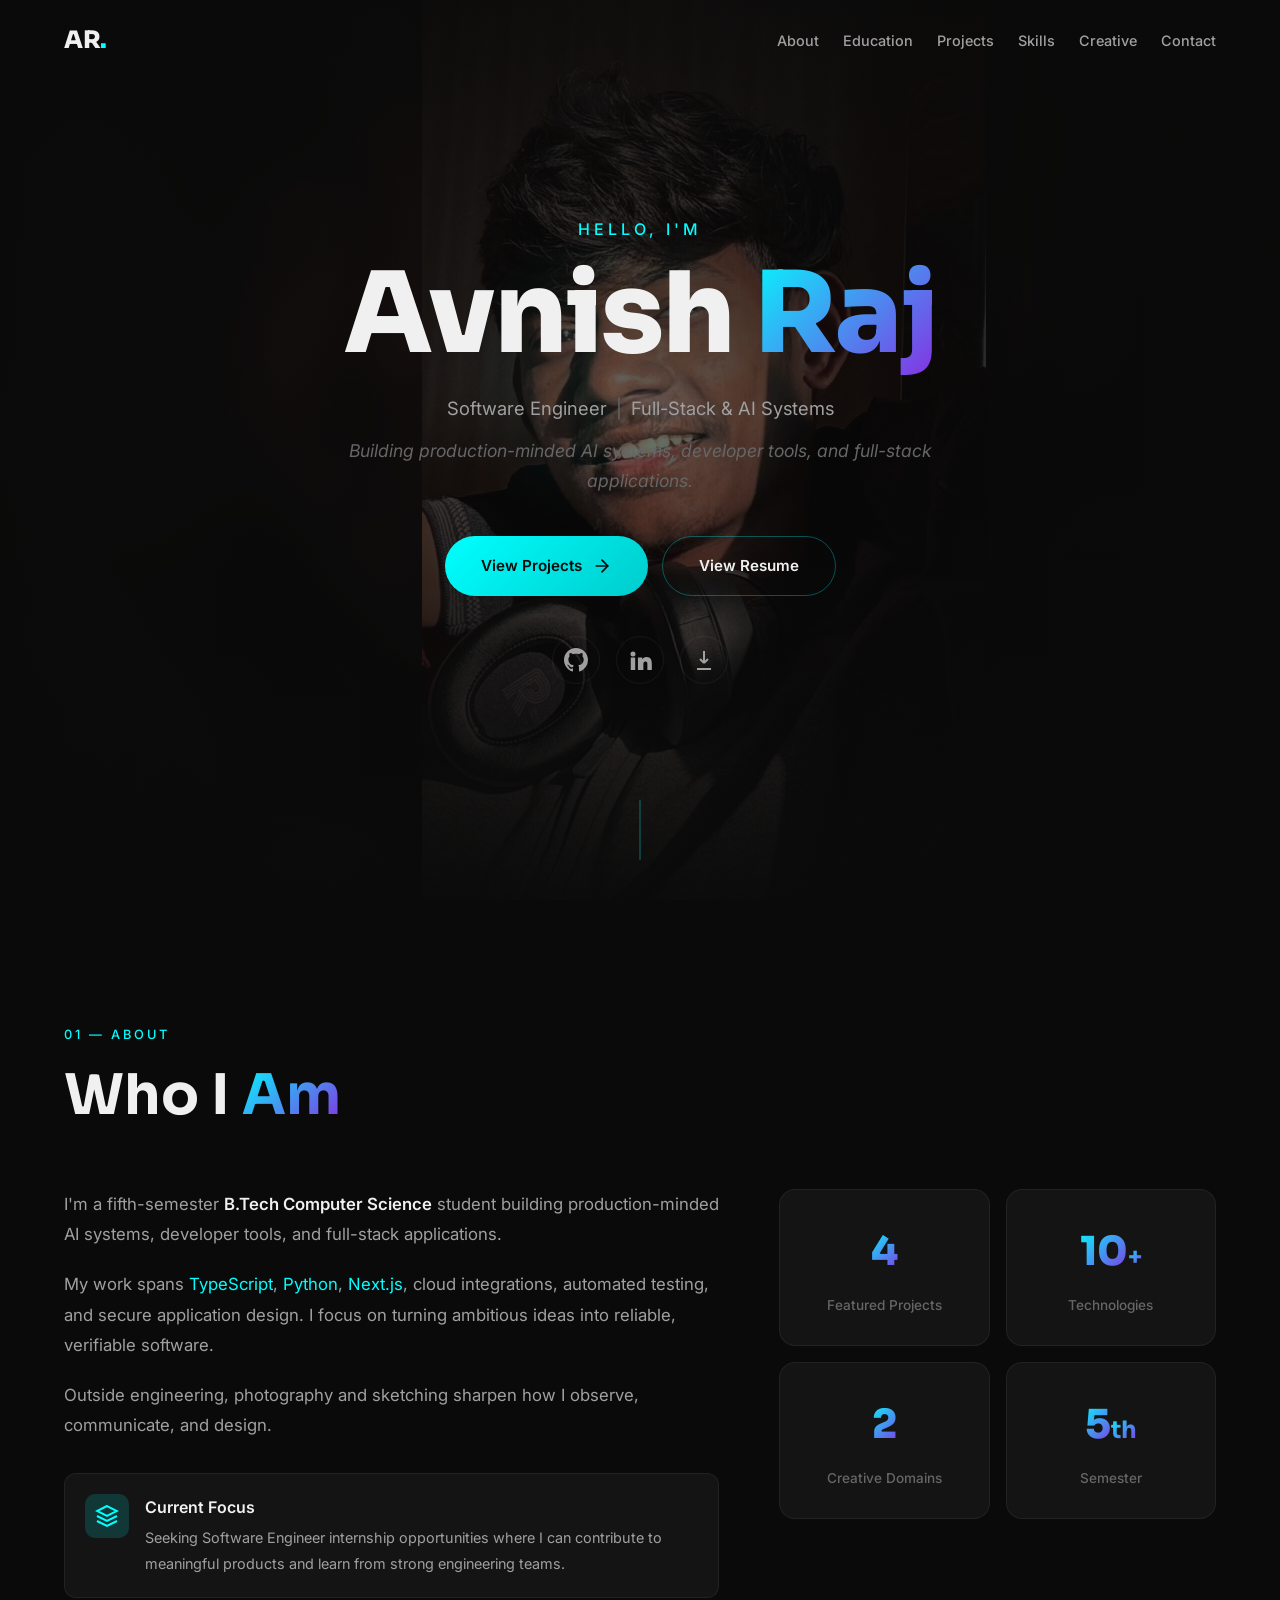
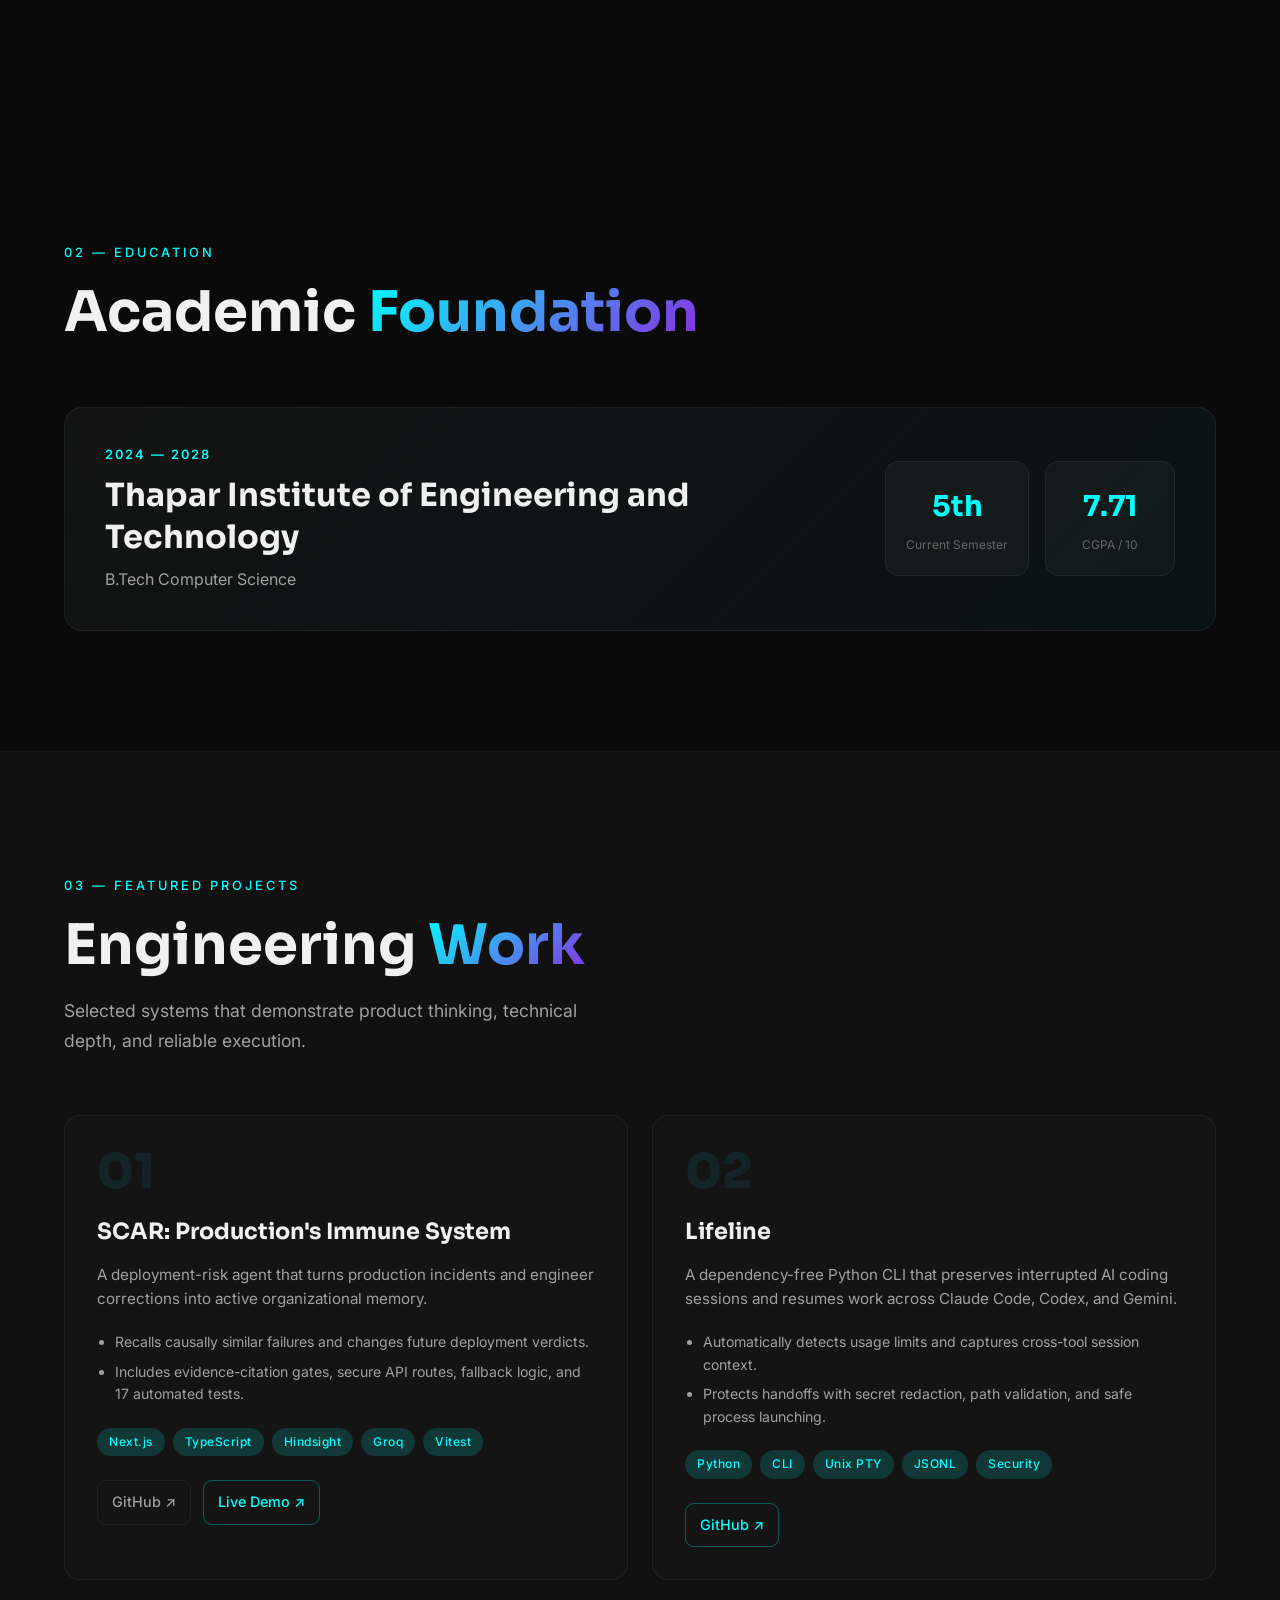
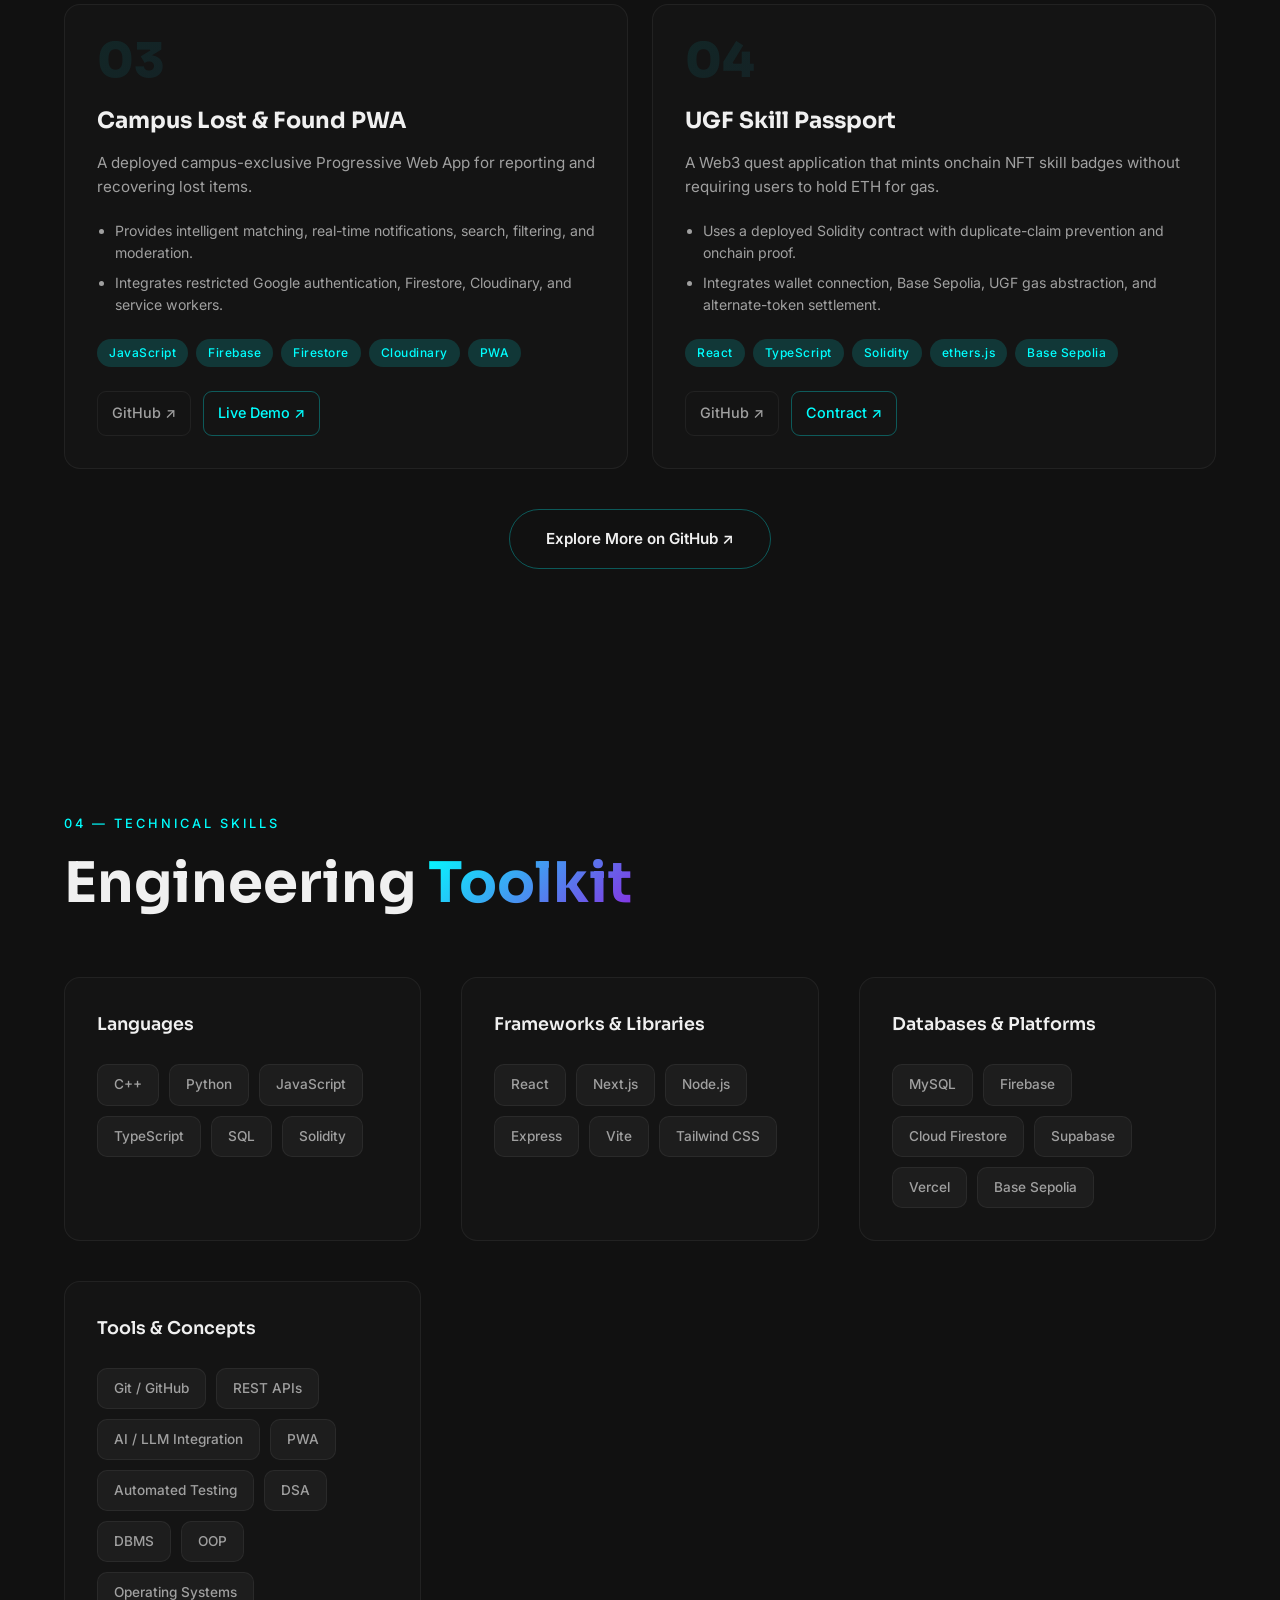
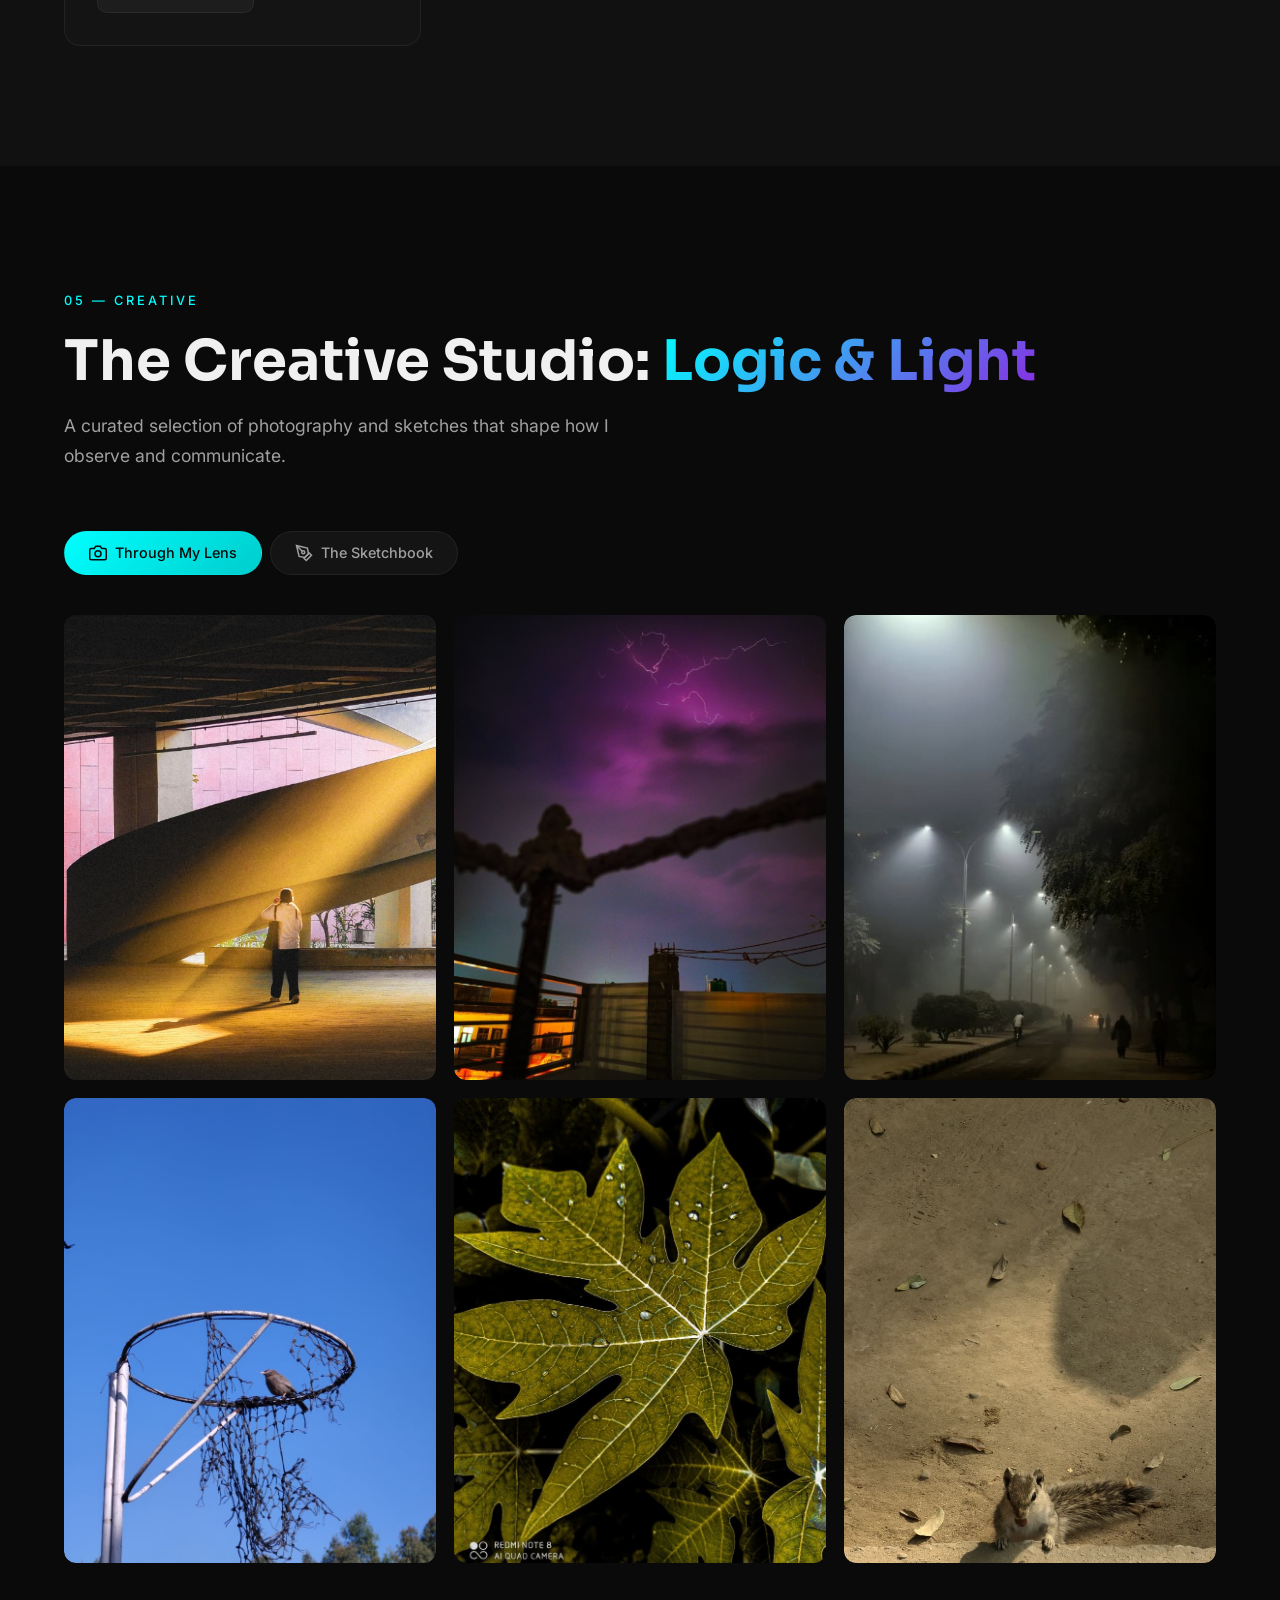
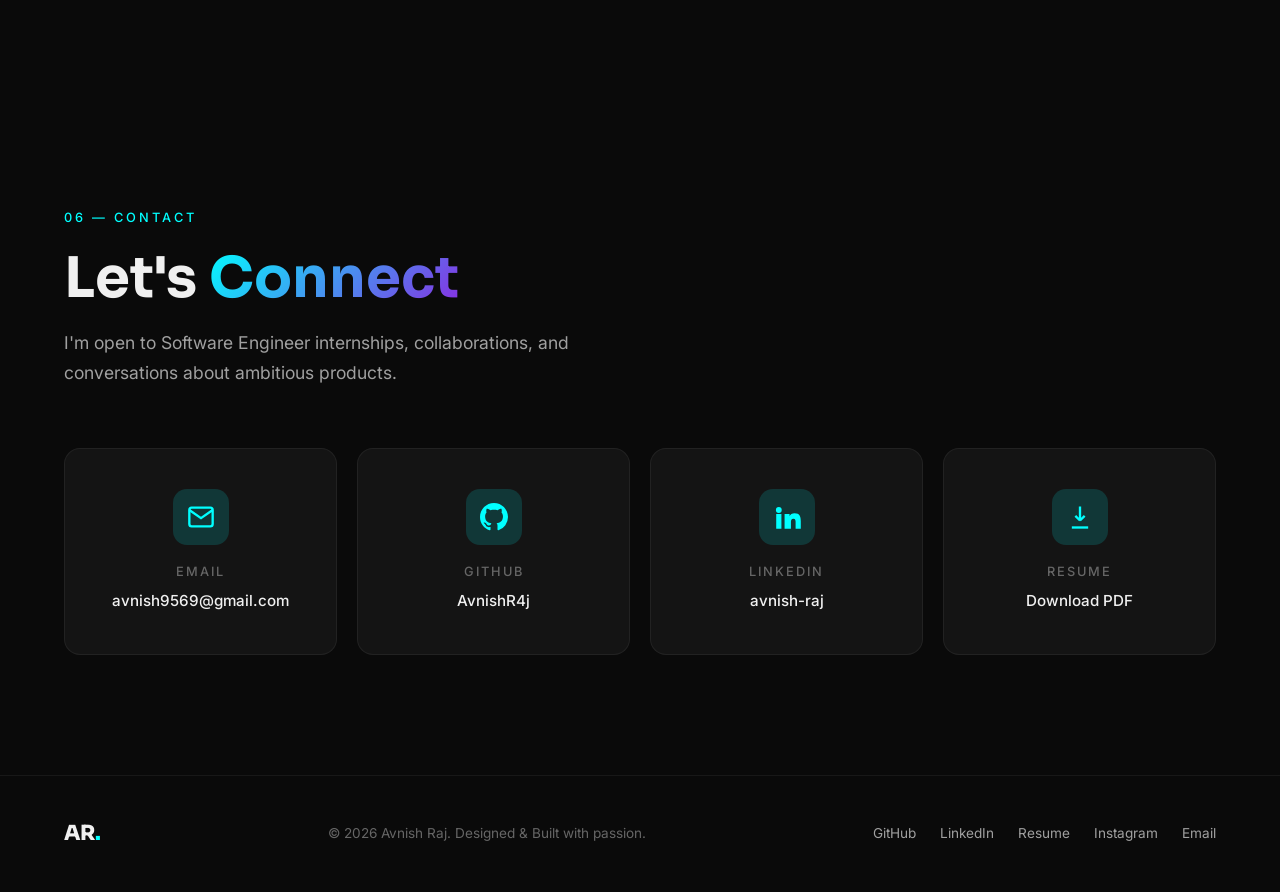
==== commit a7444a20: "Add framed hero ink reveal" ====
--- a/index.html
+++ b/index.html
@@ -39,12 +39,14 @@
     </div>
   </nav>
 
-  <!-- ═══════════════════ HERO SECTION ═══════════════════ -->
-  <section class="hero" id="hero">
-    <div class="hero-bg">
-      <img src="assets/hero-bg.png" alt="" class="hero-bg-img" />
-      <div class="hero-overlay"></div>
-    </div>
+  <!-- ═══════════════════ HERO SECTION ═══════════════════ -->
+  <section class="hero" id="hero">
+    <div class="hero-bg">
+      <canvas class="hero-ink-canvas" id="hero-ink-canvas" aria-hidden="true"></canvas>
+      <img src="assets/profile-ink-reveal.jpg" alt="" class="hero-bg-img hero-fallback-img" />
+      <div class="hero-ink-vignette"></div>
+      <div class="hero-overlay"></div>
+    </div>
     <div class="hero-particles" id="hero-particles"></div>
     <div class="hero-content reveal">
       <p class="hero-greeting">Hello, I'm</p>
--- a/style.css
+++ b/style.css
@@ -414,25 +414,65 @@
   overflow: hidden;
 }
 
-.hero-bg {
-  position: absolute;
-  inset: 0;
-  z-index: 0;
-}
-
-.hero-bg-img {
-  width: 100%;
-  height: 100%;
-  object-fit: cover;
-  filter: blur(3px) brightness(0.25);
-  transform: scale(1.05);
-}
-
-.hero-overlay {
-  position: absolute;
-  inset: 0;
-  background: radial-gradient(ellipse at center, transparent 0%, var(--bg-primary) 75%);
-}
+.hero-bg {
+  position: absolute;
+  inset: 0;
+  z-index: 0;
+  background:
+    radial-gradient(circle at 50% 42%, rgba(0, 255, 255, 0.08), transparent 28%),
+    linear-gradient(135deg, #050505 0%, #0a0a0a 48%, #130817 100%);
+}
+
+.hero-bg-img {
+  width: 100%;
+  height: 100%;
+  object-fit: contain;
+  object-position: 54% 48%;
+  filter: brightness(0.48) saturate(1.08) drop-shadow(0 26px 80px rgba(0, 0, 0, 0.75));
+}
+
+.hero-ink-canvas {
+  position: absolute;
+  inset: 0;
+  width: 100%;
+  height: 100%;
+  opacity: 1;
+}
+
+.hero-fallback-img {
+  position: absolute;
+  inset: 0;
+  opacity: 1;
+  transition: opacity 0.8s ease;
+}
+
+.hero-bg.ink-loading .hero-fallback-img,
+.hero-bg.ink-ready .hero-fallback-img,
+.hero-bg.ink-complete .hero-fallback-img {
+  opacity: 0;
+}
+
+.hero-bg.ink-fallback .hero-fallback-img {
+  opacity: 1;
+}
+
+.hero-ink-vignette {
+  position: absolute;
+  inset: 0;
+  background:
+    linear-gradient(90deg, rgba(10, 10, 10, 0.82) 0%, rgba(10, 10, 10, 0.3) 48%, rgba(10, 10, 10, 0.82) 100%),
+    linear-gradient(180deg, rgba(10, 10, 10, 0.42) 0%, rgba(10, 10, 10, 0.12) 45%, rgba(10, 10, 10, 0.88) 100%);
+  pointer-events: none;
+}
+
+.hero-overlay {
+  position: absolute;
+  inset: 0;
+  background:
+    radial-gradient(ellipse at 50% 42%, rgba(0, 255, 255, 0.08), transparent 22%),
+    radial-gradient(ellipse at center, transparent 0%, rgba(10, 10, 10, 0.9) 78%);
+  pointer-events: none;
+}
 
 .hero-particles {
   position: absolute;
@@ -1316,7 +1356,7 @@
   }
 }
 
-@media (max-width: 768px) {
+@media (max-width: 768px) {
   .hamburger {
     display: flex;
   }
@@ -1383,10 +1423,21 @@
     text-align: center;
   }
 
-  .hero-name {
-    letter-spacing: -1px;
-  }
-}
+  .hero-name {
+    letter-spacing: -1px;
+  }
+
+  .hero-bg-img {
+    object-fit: cover;
+    object-position: 50% 45%;
+  }
+
+  .hero-ink-vignette {
+    background:
+      linear-gradient(90deg, rgba(10, 10, 10, 0.62) 0%, rgba(10, 10, 10, 0.28) 50%, rgba(10, 10, 10, 0.64) 100%),
+      linear-gradient(180deg, rgba(10, 10, 10, 0.56) 0%, rgba(10, 10, 10, 0.2) 44%, rgba(10, 10, 10, 0.9) 100%);
+  }
+}
 
 @media (max-width: 480px) {
   :root {
@@ -1428,6 +1479,10 @@
 
   .hero-socials {
     margin-top: 30px;
+  }
+
+  .hero-bg-img {
+    object-position: 50% 44%;
   }
 
   .section-header {
@@ -1525,4 +1580,12 @@
     opacity: 1;
     transform: none;
   }
-}
+
+  .hero-ink-canvas {
+    display: none;
+  }
+
+  .hero-fallback-img {
+    opacity: 1;
+  }
+}
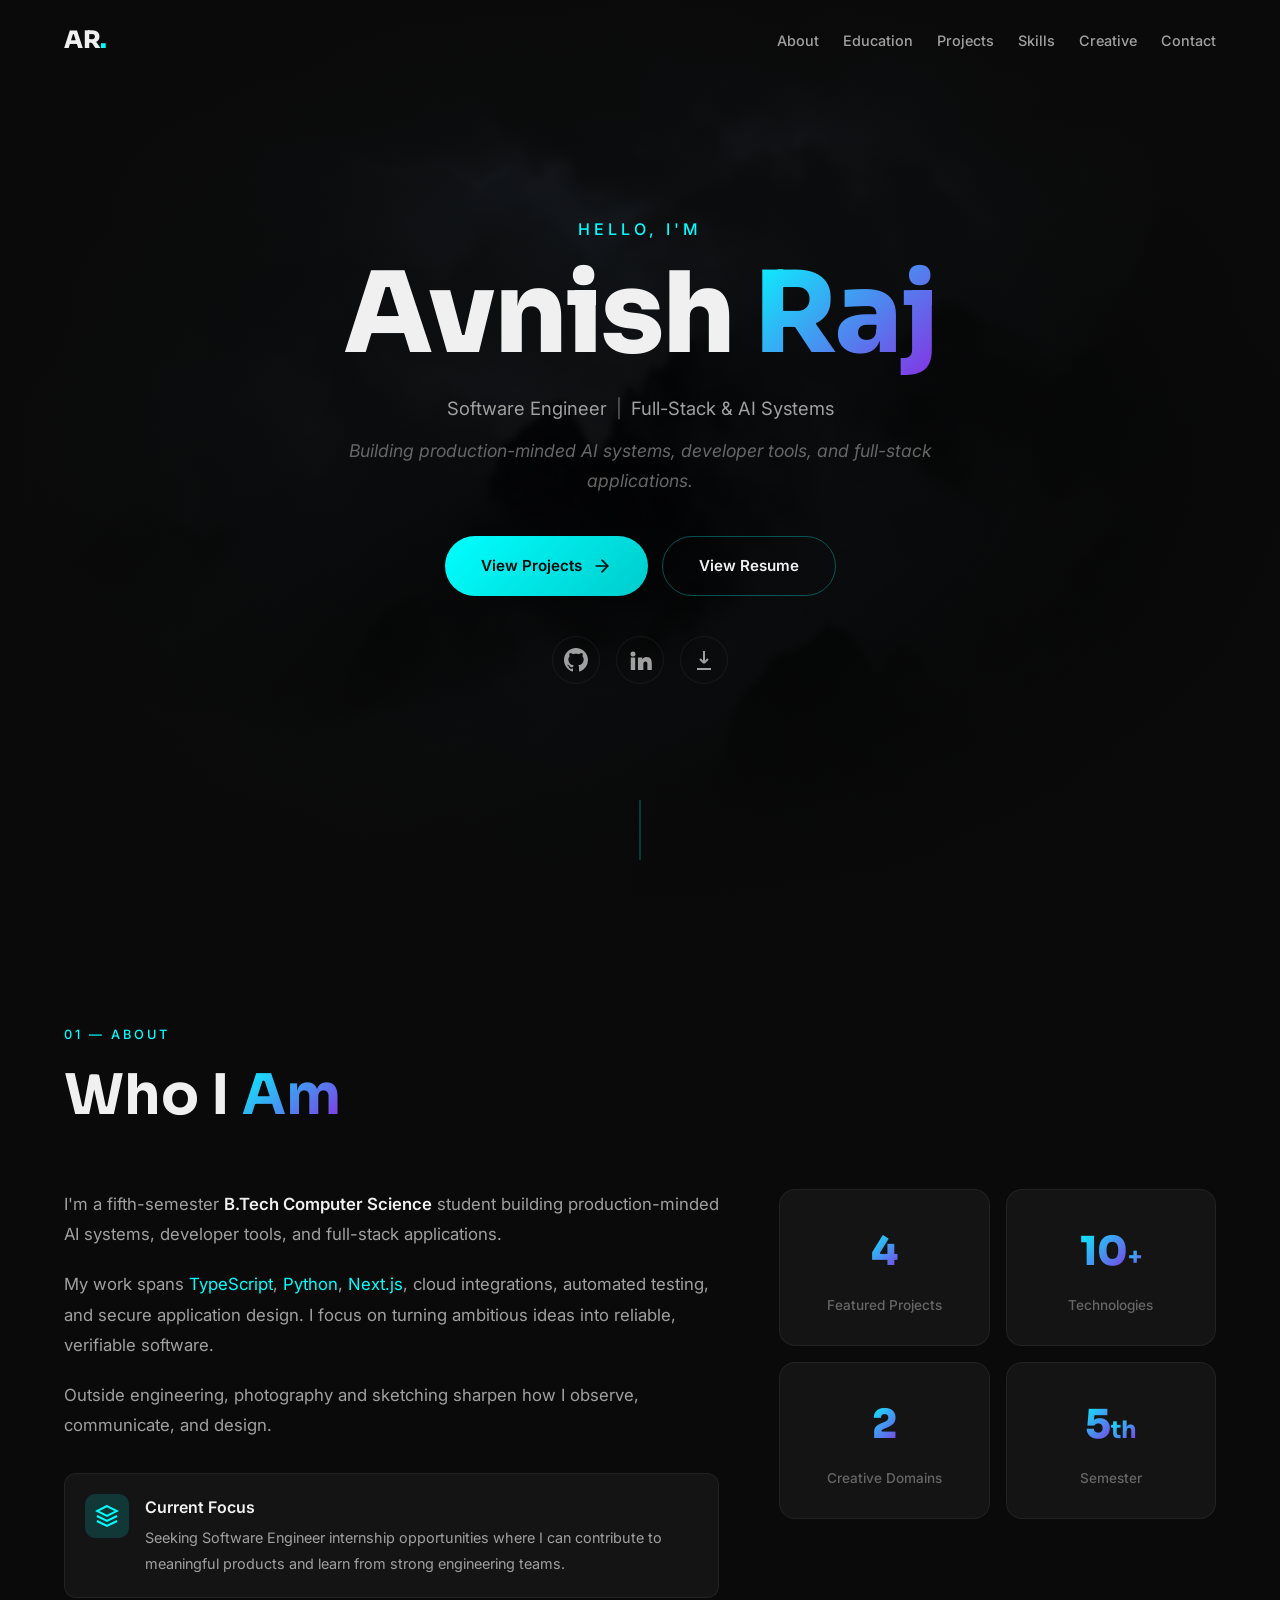
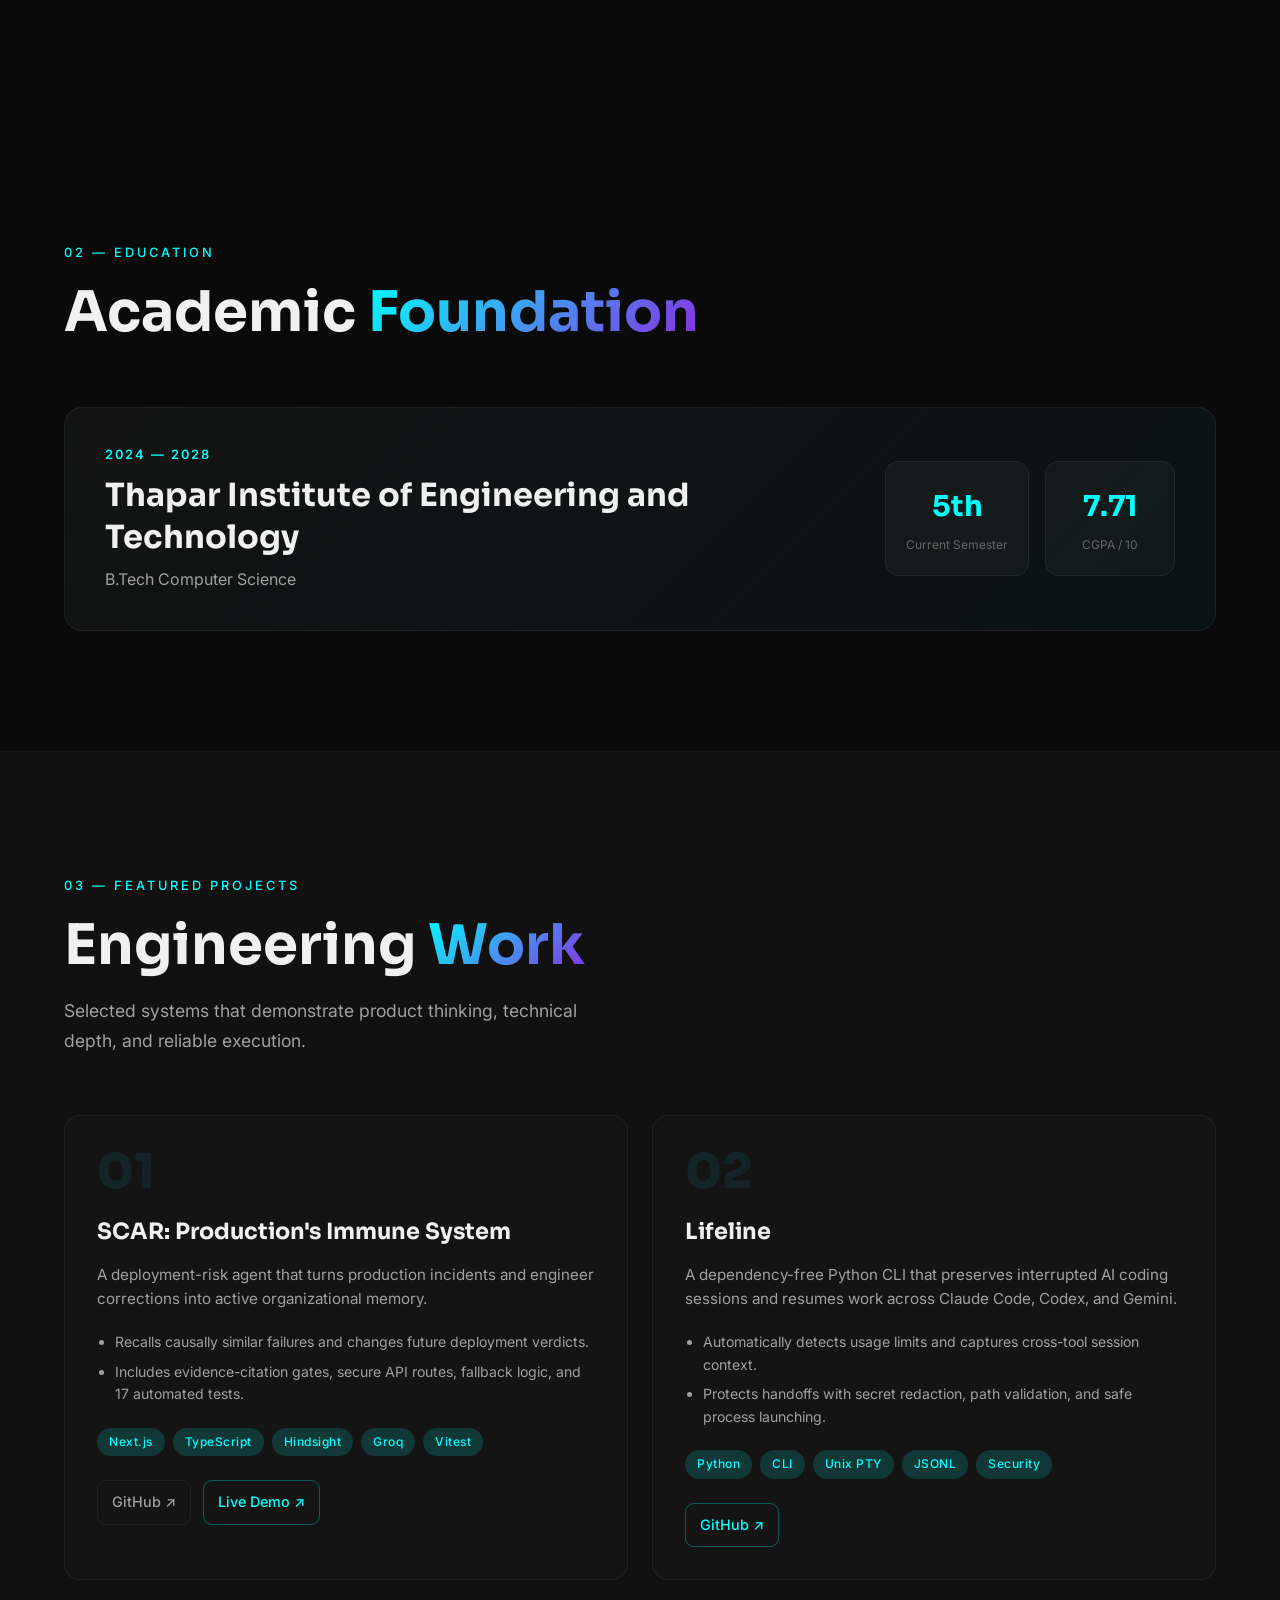
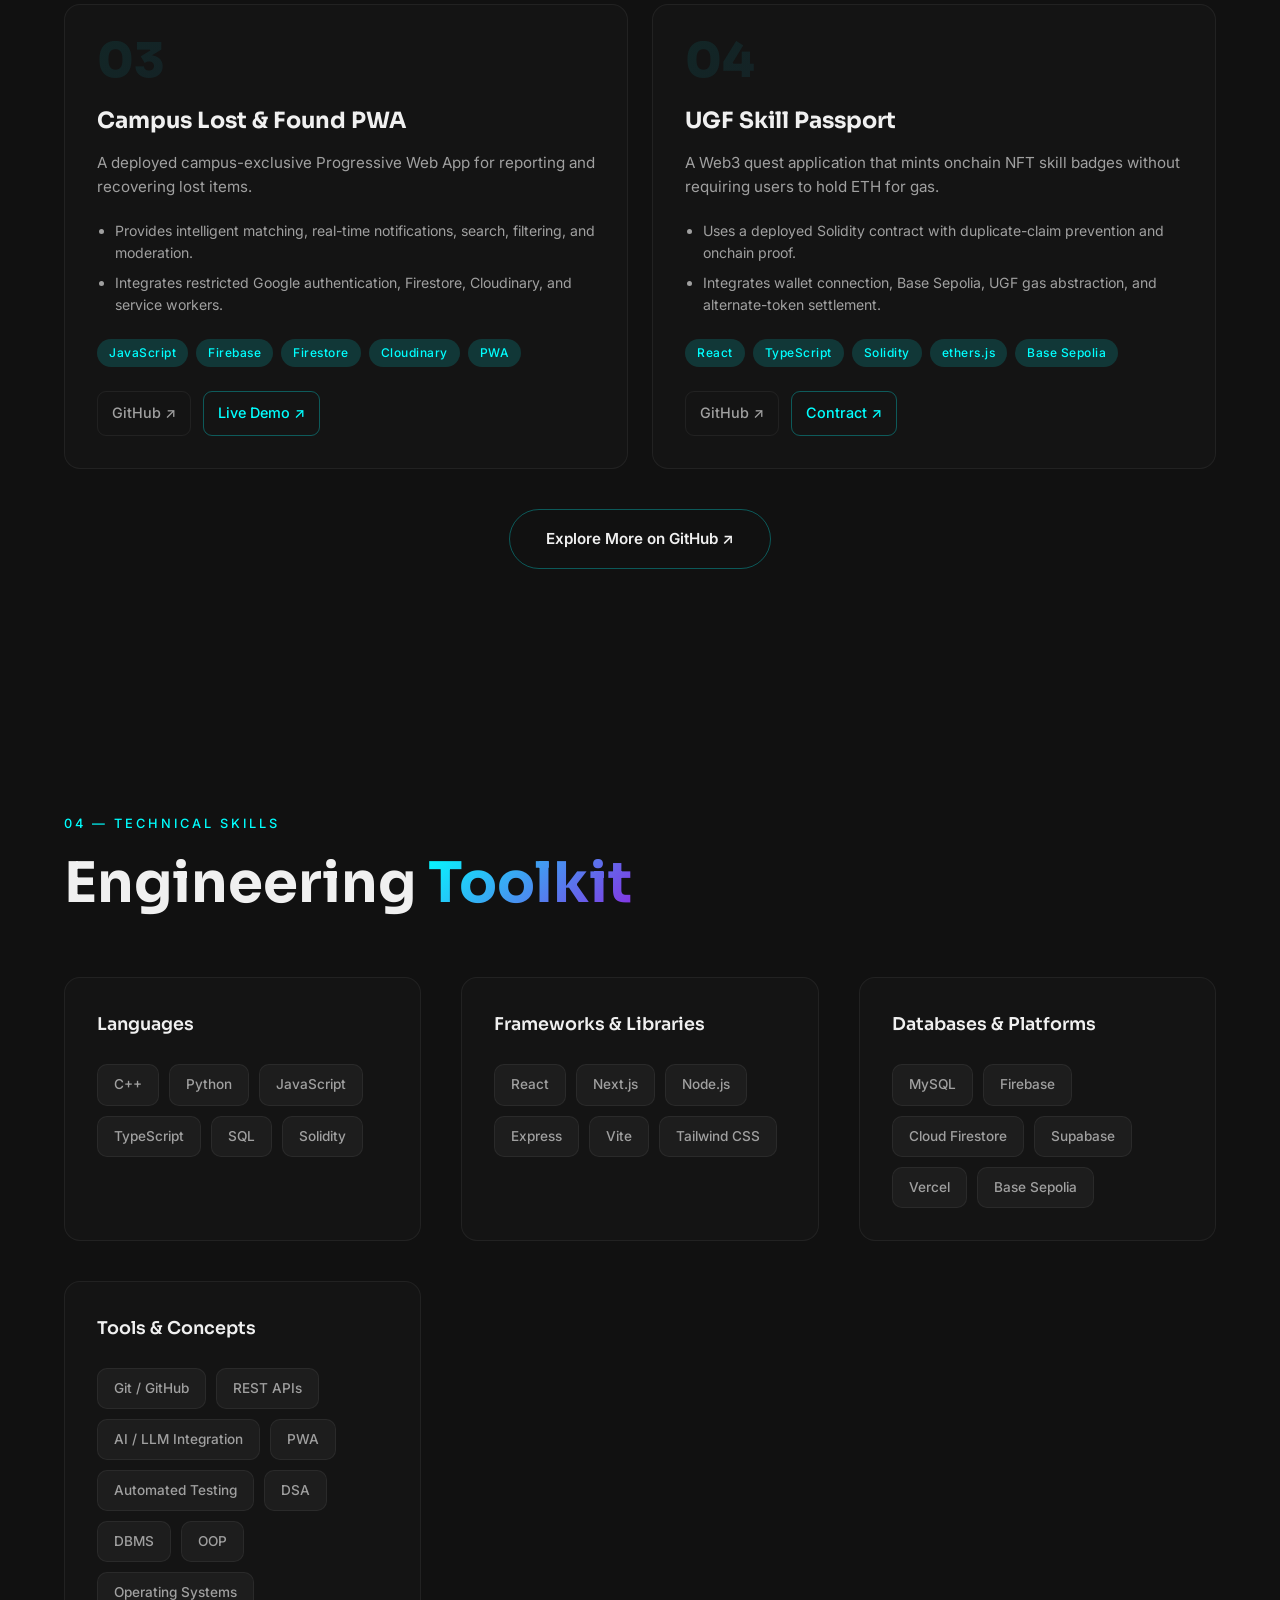
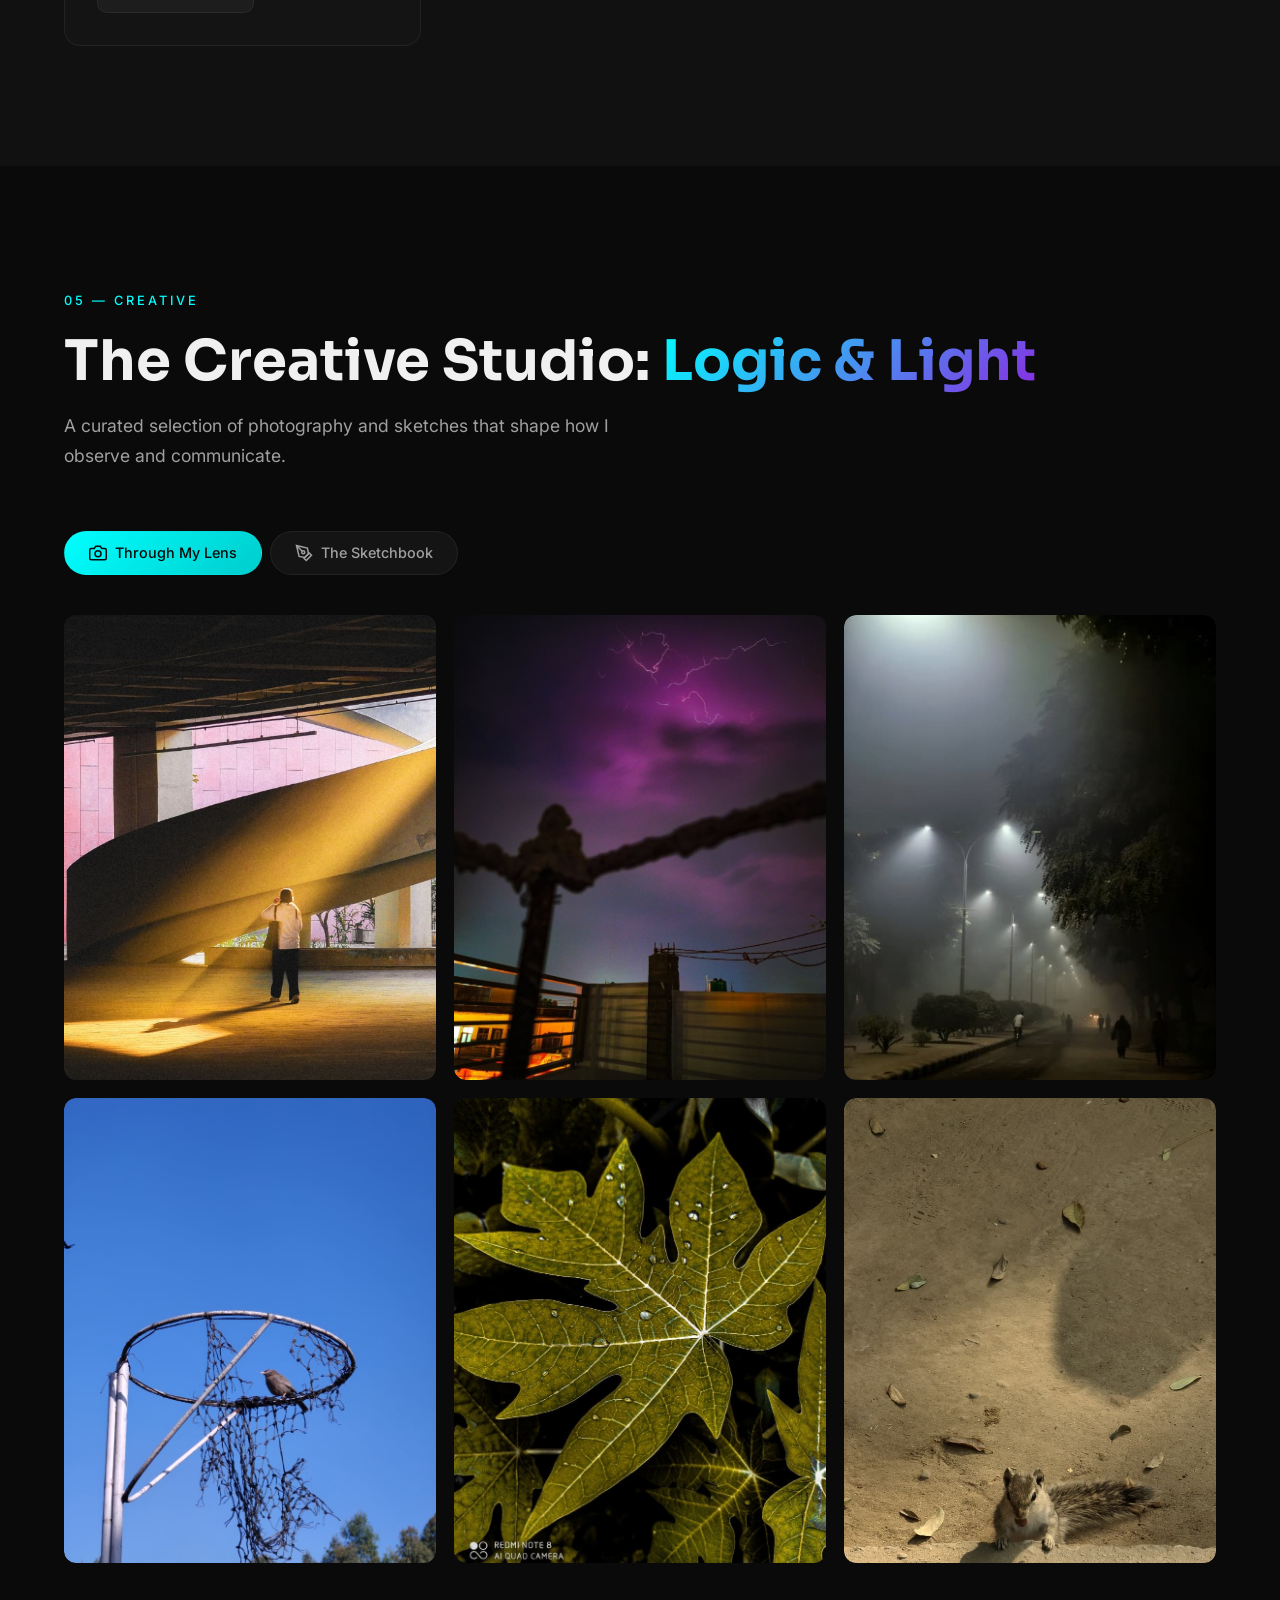
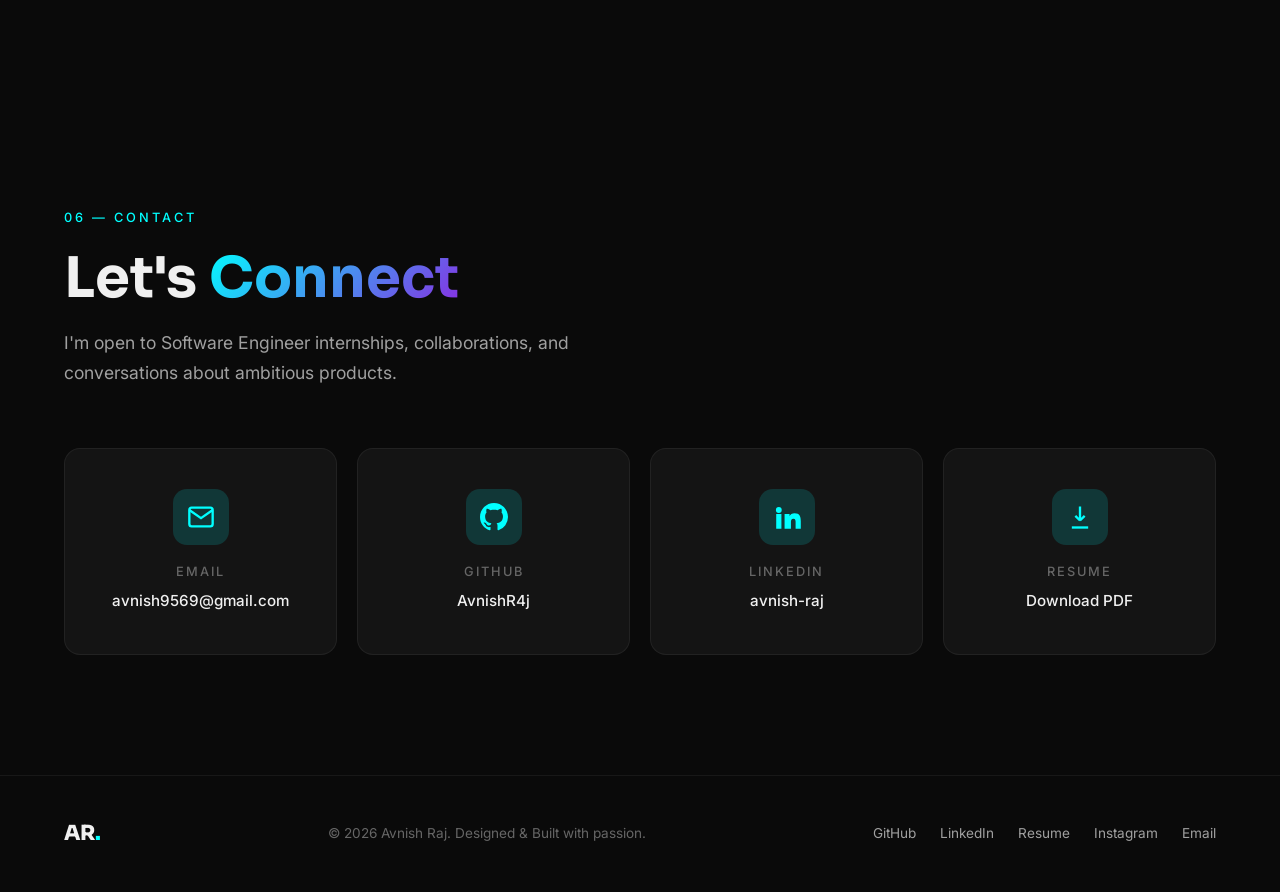
==== commit 789db71d: "Make hero portrait reveal cursor driven" ====
--- a/index.html
+++ b/index.html
@@ -42,9 +42,8 @@
   <!-- ═══════════════════ HERO SECTION ═══════════════════ -->
   <section class="hero" id="hero">
     <div class="hero-bg">
+      <img src="assets/hero-bg.png" alt="" class="hero-bg-img" />
       <canvas class="hero-ink-canvas" id="hero-ink-canvas" aria-hidden="true"></canvas>
-      <img src="assets/profile-ink-reveal.jpg" alt="" class="hero-bg-img hero-fallback-img" />
-      <div class="hero-ink-vignette"></div>
       <div class="hero-overlay"></div>
     </div>
     <div class="hero-particles" id="hero-particles"></div>
--- a/style.css
+++ b/style.css
@@ -418,17 +418,14 @@
   position: absolute;
   inset: 0;
   z-index: 0;
-  background:
-    radial-gradient(circle at 50% 42%, rgba(0, 255, 255, 0.08), transparent 28%),
-    linear-gradient(135deg, #050505 0%, #0a0a0a 48%, #130817 100%);
 }
 
 .hero-bg-img {
   width: 100%;
   height: 100%;
-  object-fit: contain;
-  object-position: 54% 48%;
-  filter: brightness(0.48) saturate(1.08) drop-shadow(0 26px 80px rgba(0, 0, 0, 0.75));
+  object-fit: cover;
+  filter: blur(3px) brightness(0.25);
+  transform: scale(1.05);
 }
 
 .hero-ink-canvas {
@@ -436,41 +433,15 @@
   inset: 0;
   width: 100%;
   height: 100%;
-  opacity: 1;
-}
-
-.hero-fallback-img {
-  position: absolute;
-  inset: 0;
-  opacity: 1;
-  transition: opacity 0.8s ease;
-}
-
-.hero-bg.ink-loading .hero-fallback-img,
-.hero-bg.ink-ready .hero-fallback-img,
-.hero-bg.ink-complete .hero-fallback-img {
-  opacity: 0;
-}
-
-.hero-bg.ink-fallback .hero-fallback-img {
-  opacity: 1;
-}
-
-.hero-ink-vignette {
-  position: absolute;
-  inset: 0;
-  background:
-    linear-gradient(90deg, rgba(10, 10, 10, 0.82) 0%, rgba(10, 10, 10, 0.3) 48%, rgba(10, 10, 10, 0.82) 100%),
-    linear-gradient(180deg, rgba(10, 10, 10, 0.42) 0%, rgba(10, 10, 10, 0.12) 45%, rgba(10, 10, 10, 0.88) 100%);
+  z-index: 1;
   pointer-events: none;
 }
 
 .hero-overlay {
   position: absolute;
   inset: 0;
-  background:
-    radial-gradient(ellipse at 50% 42%, rgba(0, 255, 255, 0.08), transparent 22%),
-    radial-gradient(ellipse at center, transparent 0%, rgba(10, 10, 10, 0.9) 78%);
+  z-index: 2;
+  background: radial-gradient(ellipse at center, transparent 0%, var(--bg-primary) 75%);
   pointer-events: none;
 }
 
@@ -1426,17 +1397,6 @@
   .hero-name {
     letter-spacing: -1px;
   }
-
-  .hero-bg-img {
-    object-fit: cover;
-    object-position: 50% 45%;
-  }
-
-  .hero-ink-vignette {
-    background:
-      linear-gradient(90deg, rgba(10, 10, 10, 0.62) 0%, rgba(10, 10, 10, 0.28) 50%, rgba(10, 10, 10, 0.64) 100%),
-      linear-gradient(180deg, rgba(10, 10, 10, 0.56) 0%, rgba(10, 10, 10, 0.2) 44%, rgba(10, 10, 10, 0.9) 100%);
-  }
 }
 
 @media (max-width: 480px) {
@@ -1479,10 +1439,6 @@
 
   .hero-socials {
     margin-top: 30px;
-  }
-
-  .hero-bg-img {
-    object-position: 50% 44%;
   }
 
   .section-header {
@@ -1584,8 +1540,4 @@
   .hero-ink-canvas {
     display: none;
   }
-
-  .hero-fallback-img {
-    opacity: 1;
-  }
-}
+}
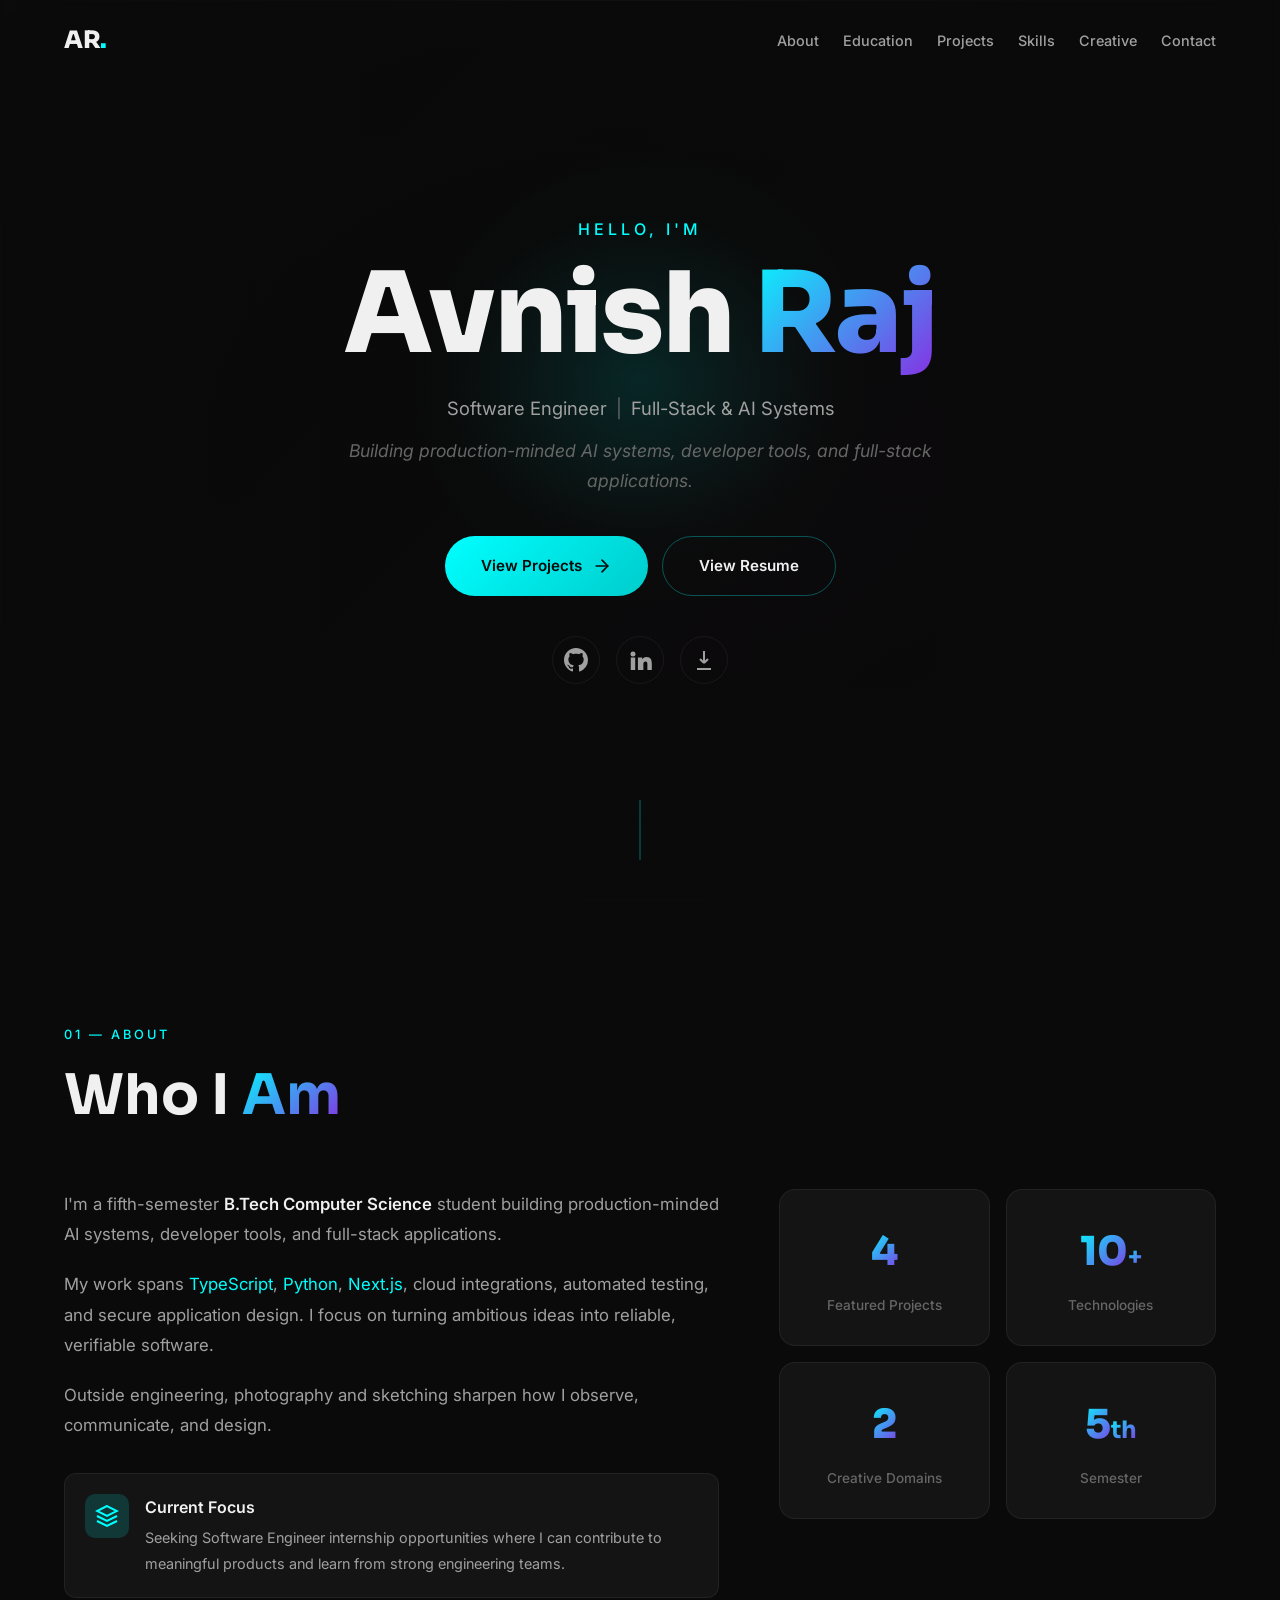
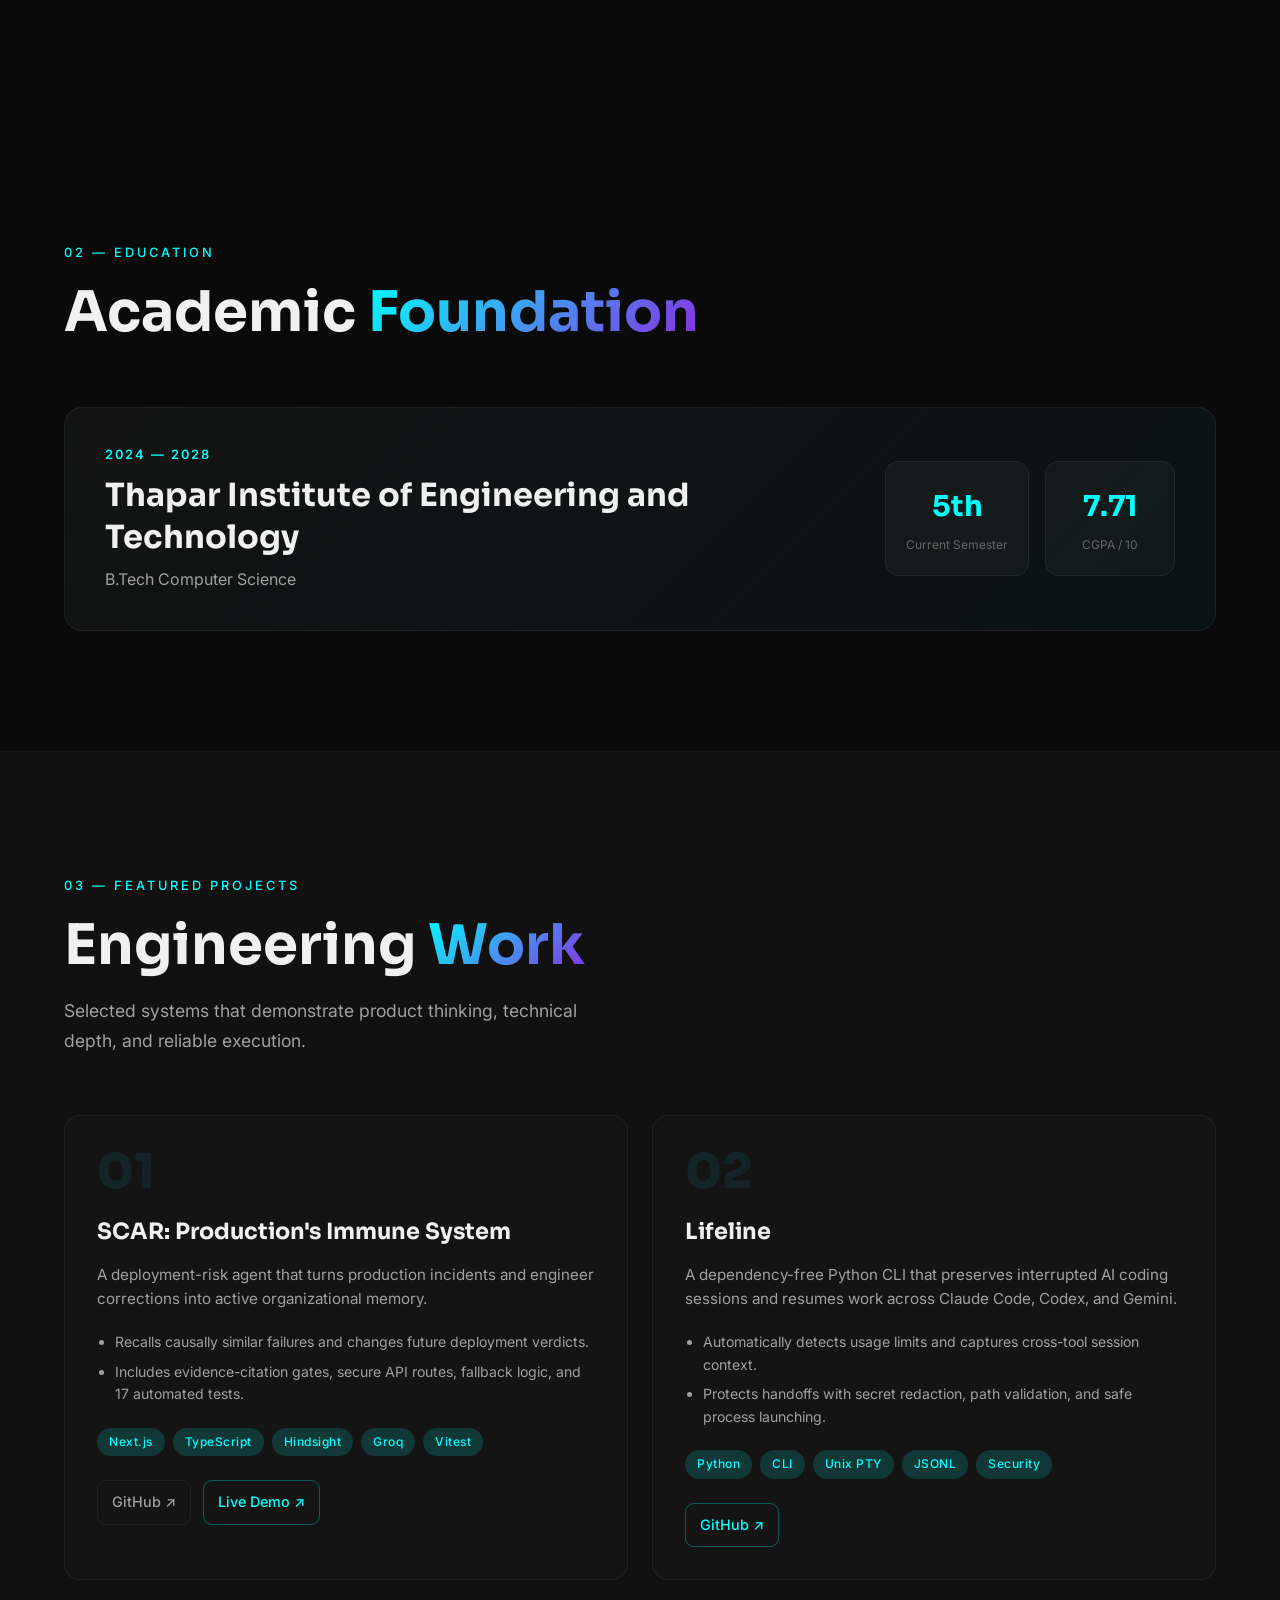
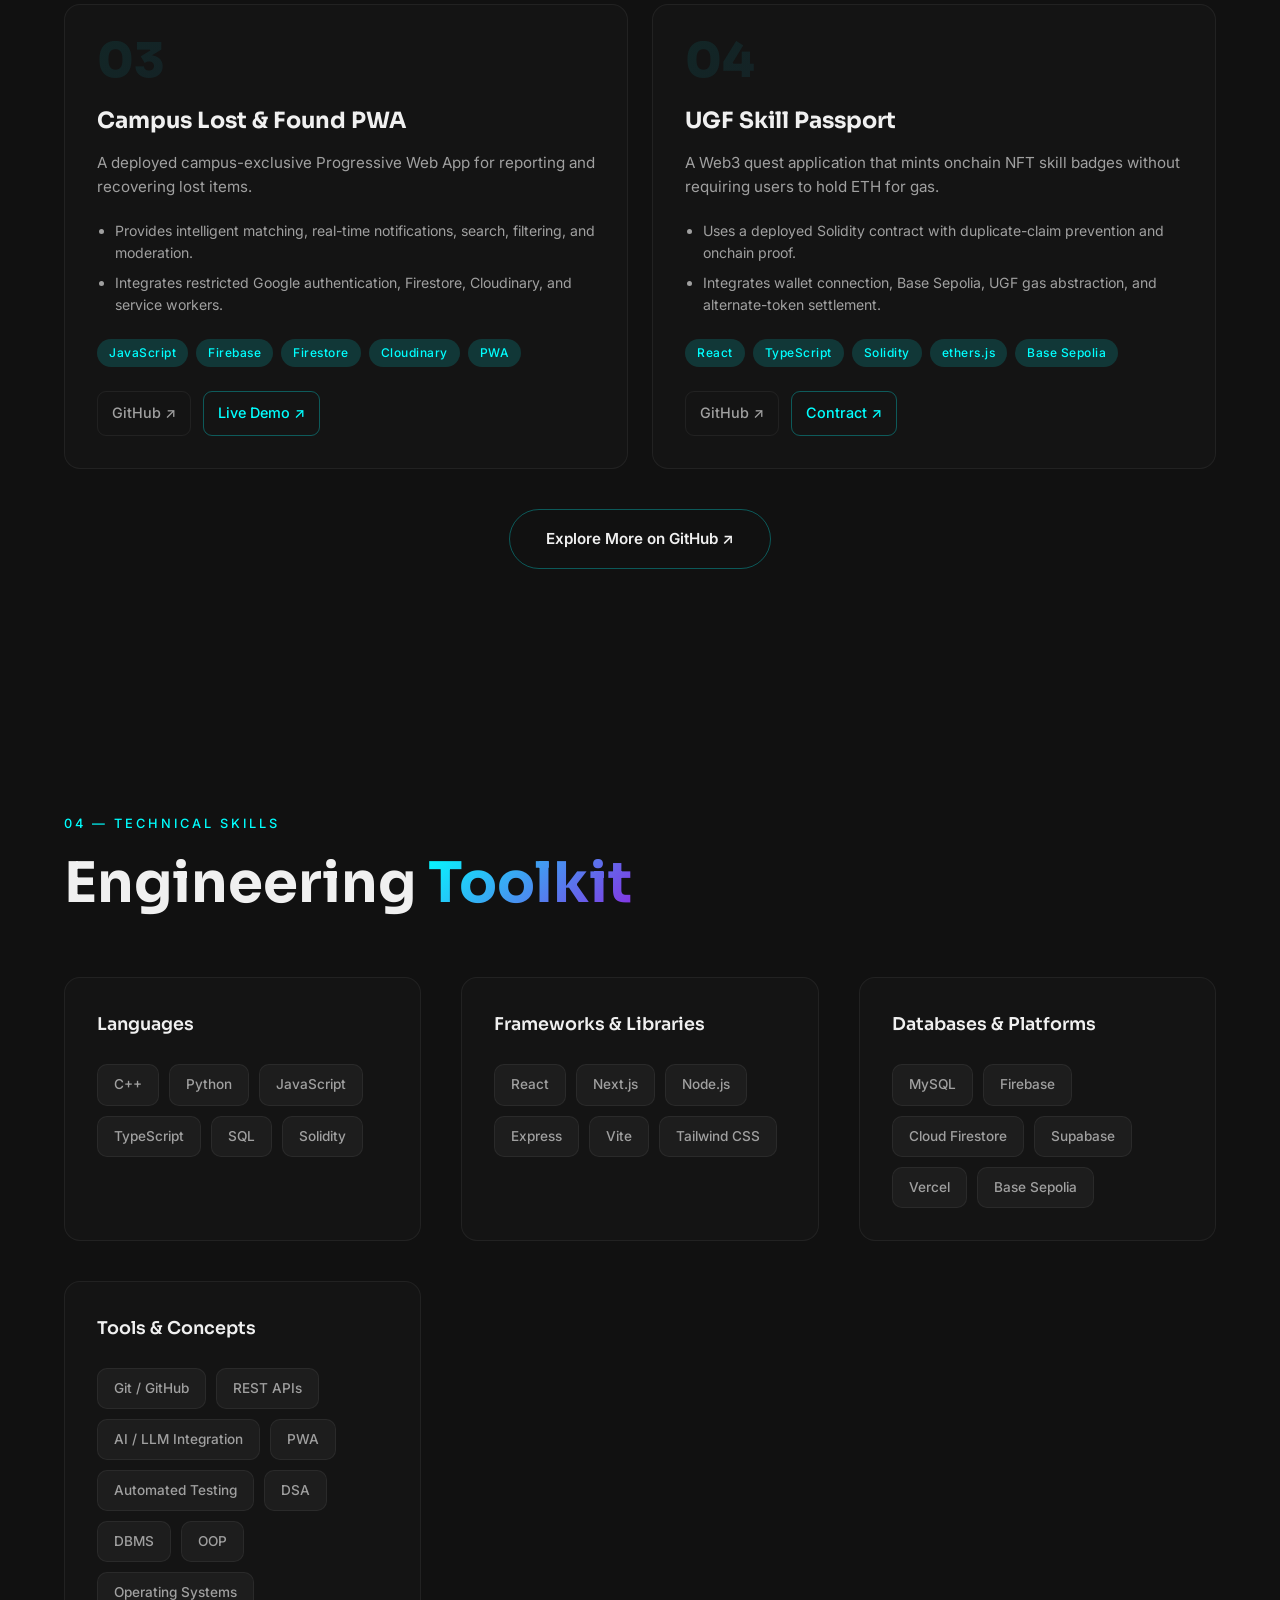
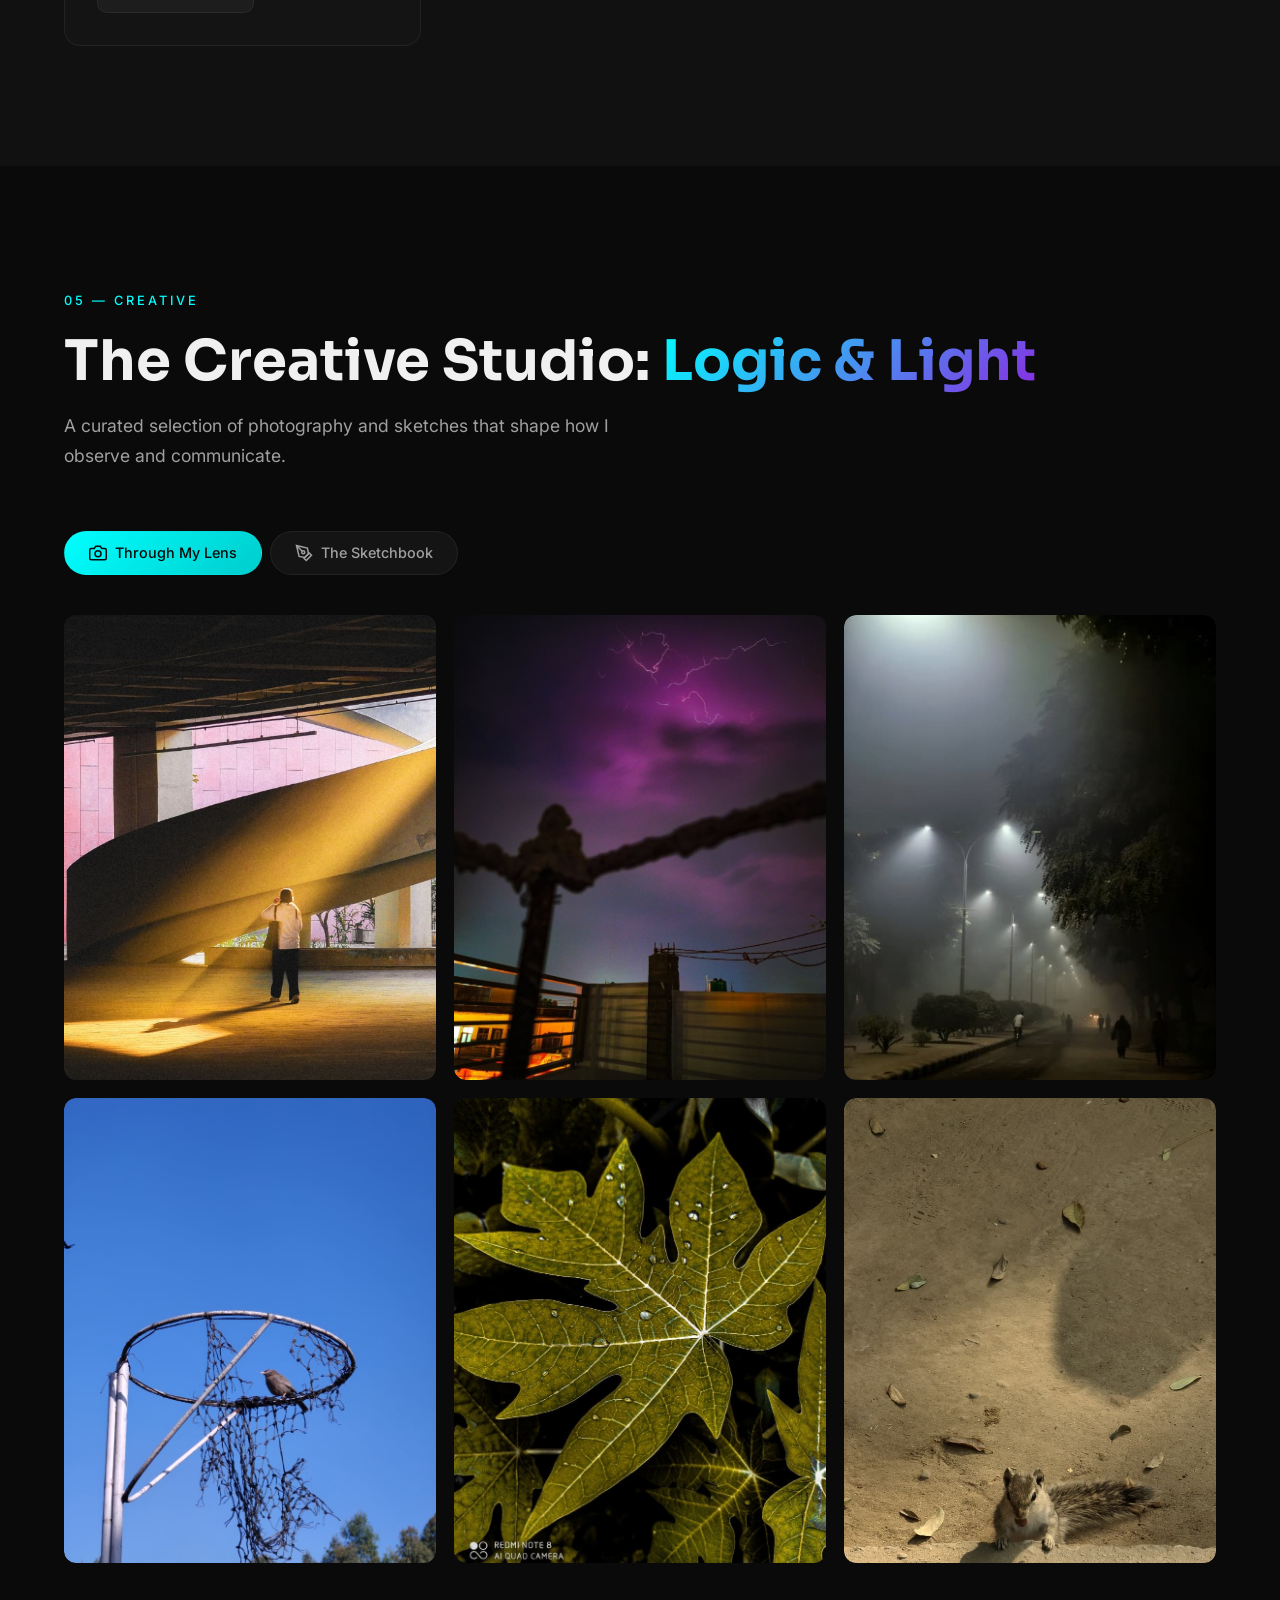
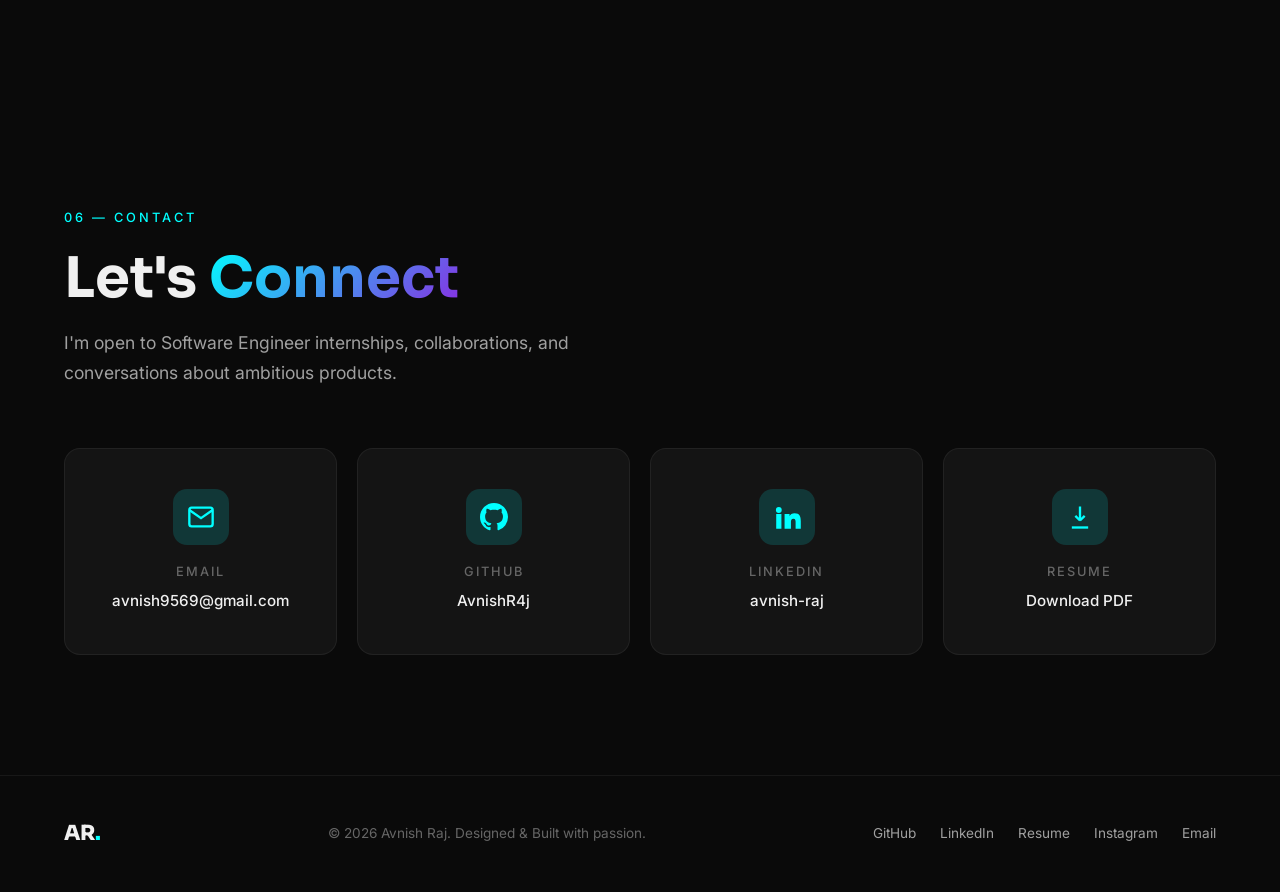
==== commit 2cc6621a: "Revert "Make hero portrait reveal cursor driven" This reverts commit 789db71d72b4cef42137612691774e9" ====
--- a/index.html
+++ b/index.html
@@ -42,8 +42,9 @@
   <!-- ═══════════════════ HERO SECTION ═══════════════════ -->
   <section class="hero" id="hero">
     <div class="hero-bg">
-      <img src="assets/hero-bg.png" alt="" class="hero-bg-img" />
       <canvas class="hero-ink-canvas" id="hero-ink-canvas" aria-hidden="true"></canvas>
+      <img src="assets/profile-ink-reveal.jpg" alt="" class="hero-bg-img hero-fallback-img" />
+      <div class="hero-ink-vignette"></div>
       <div class="hero-overlay"></div>
     </div>
     <div class="hero-particles" id="hero-particles"></div>
--- a/style.css
+++ b/style.css
@@ -418,14 +418,17 @@
   position: absolute;
   inset: 0;
   z-index: 0;
+  background:
+    radial-gradient(circle at 50% 42%, rgba(0, 255, 255, 0.08), transparent 28%),
+    linear-gradient(135deg, #050505 0%, #0a0a0a 48%, #130817 100%);
 }
 
 .hero-bg-img {
   width: 100%;
   height: 100%;
-  object-fit: cover;
-  filter: blur(3px) brightness(0.25);
-  transform: scale(1.05);
+  object-fit: contain;
+  object-position: 54% 48%;
+  filter: brightness(0.48) saturate(1.08) drop-shadow(0 26px 80px rgba(0, 0, 0, 0.75));
 }
 
 .hero-ink-canvas {
@@ -433,15 +436,41 @@
   inset: 0;
   width: 100%;
   height: 100%;
-  z-index: 1;
+  opacity: 1;
+}
+
+.hero-fallback-img {
+  position: absolute;
+  inset: 0;
+  opacity: 1;
+  transition: opacity 0.8s ease;
+}
+
+.hero-bg.ink-loading .hero-fallback-img,
+.hero-bg.ink-ready .hero-fallback-img,
+.hero-bg.ink-complete .hero-fallback-img {
+  opacity: 0;
+}
+
+.hero-bg.ink-fallback .hero-fallback-img {
+  opacity: 1;
+}
+
+.hero-ink-vignette {
+  position: absolute;
+  inset: 0;
+  background:
+    linear-gradient(90deg, rgba(10, 10, 10, 0.82) 0%, rgba(10, 10, 10, 0.3) 48%, rgba(10, 10, 10, 0.82) 100%),
+    linear-gradient(180deg, rgba(10, 10, 10, 0.42) 0%, rgba(10, 10, 10, 0.12) 45%, rgba(10, 10, 10, 0.88) 100%);
   pointer-events: none;
 }
 
 .hero-overlay {
   position: absolute;
   inset: 0;
-  z-index: 2;
-  background: radial-gradient(ellipse at center, transparent 0%, var(--bg-primary) 75%);
+  background:
+    radial-gradient(ellipse at 50% 42%, rgba(0, 255, 255, 0.08), transparent 22%),
+    radial-gradient(ellipse at center, transparent 0%, rgba(10, 10, 10, 0.9) 78%);
   pointer-events: none;
 }
 
@@ -1397,6 +1426,17 @@
   .hero-name {
     letter-spacing: -1px;
   }
+
+  .hero-bg-img {
+    object-fit: cover;
+    object-position: 50% 45%;
+  }
+
+  .hero-ink-vignette {
+    background:
+      linear-gradient(90deg, rgba(10, 10, 10, 0.62) 0%, rgba(10, 10, 10, 0.28) 50%, rgba(10, 10, 10, 0.64) 100%),
+      linear-gradient(180deg, rgba(10, 10, 10, 0.56) 0%, rgba(10, 10, 10, 0.2) 44%, rgba(10, 10, 10, 0.9) 100%);
+  }
 }
 
 @media (max-width: 480px) {
@@ -1439,6 +1479,10 @@
 
   .hero-socials {
     margin-top: 30px;
+  }
+
+  .hero-bg-img {
+    object-position: 50% 44%;
   }
 
   .section-header {
@@ -1540,4 +1584,8 @@
   .hero-ink-canvas {
     display: none;
   }
-}
+
+  .hero-fallback-img {
+    opacity: 1;
+  }
+}
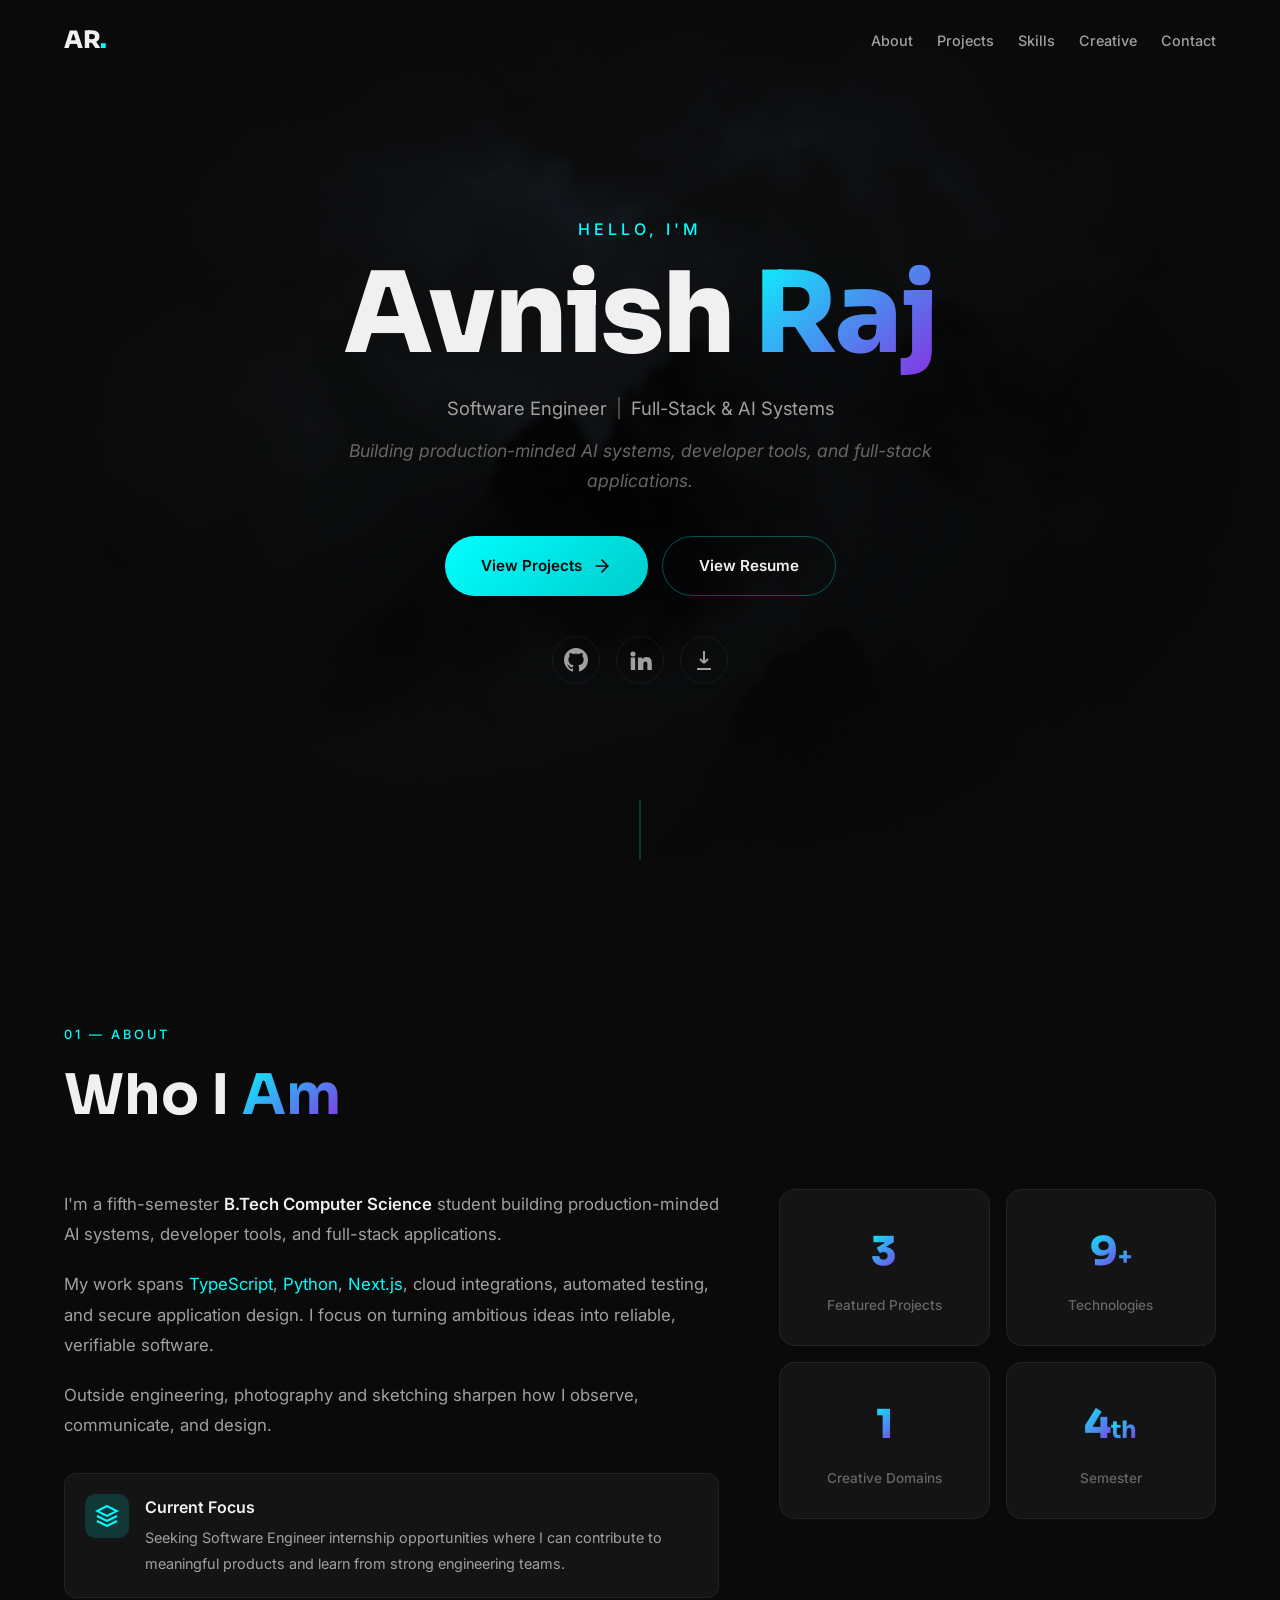
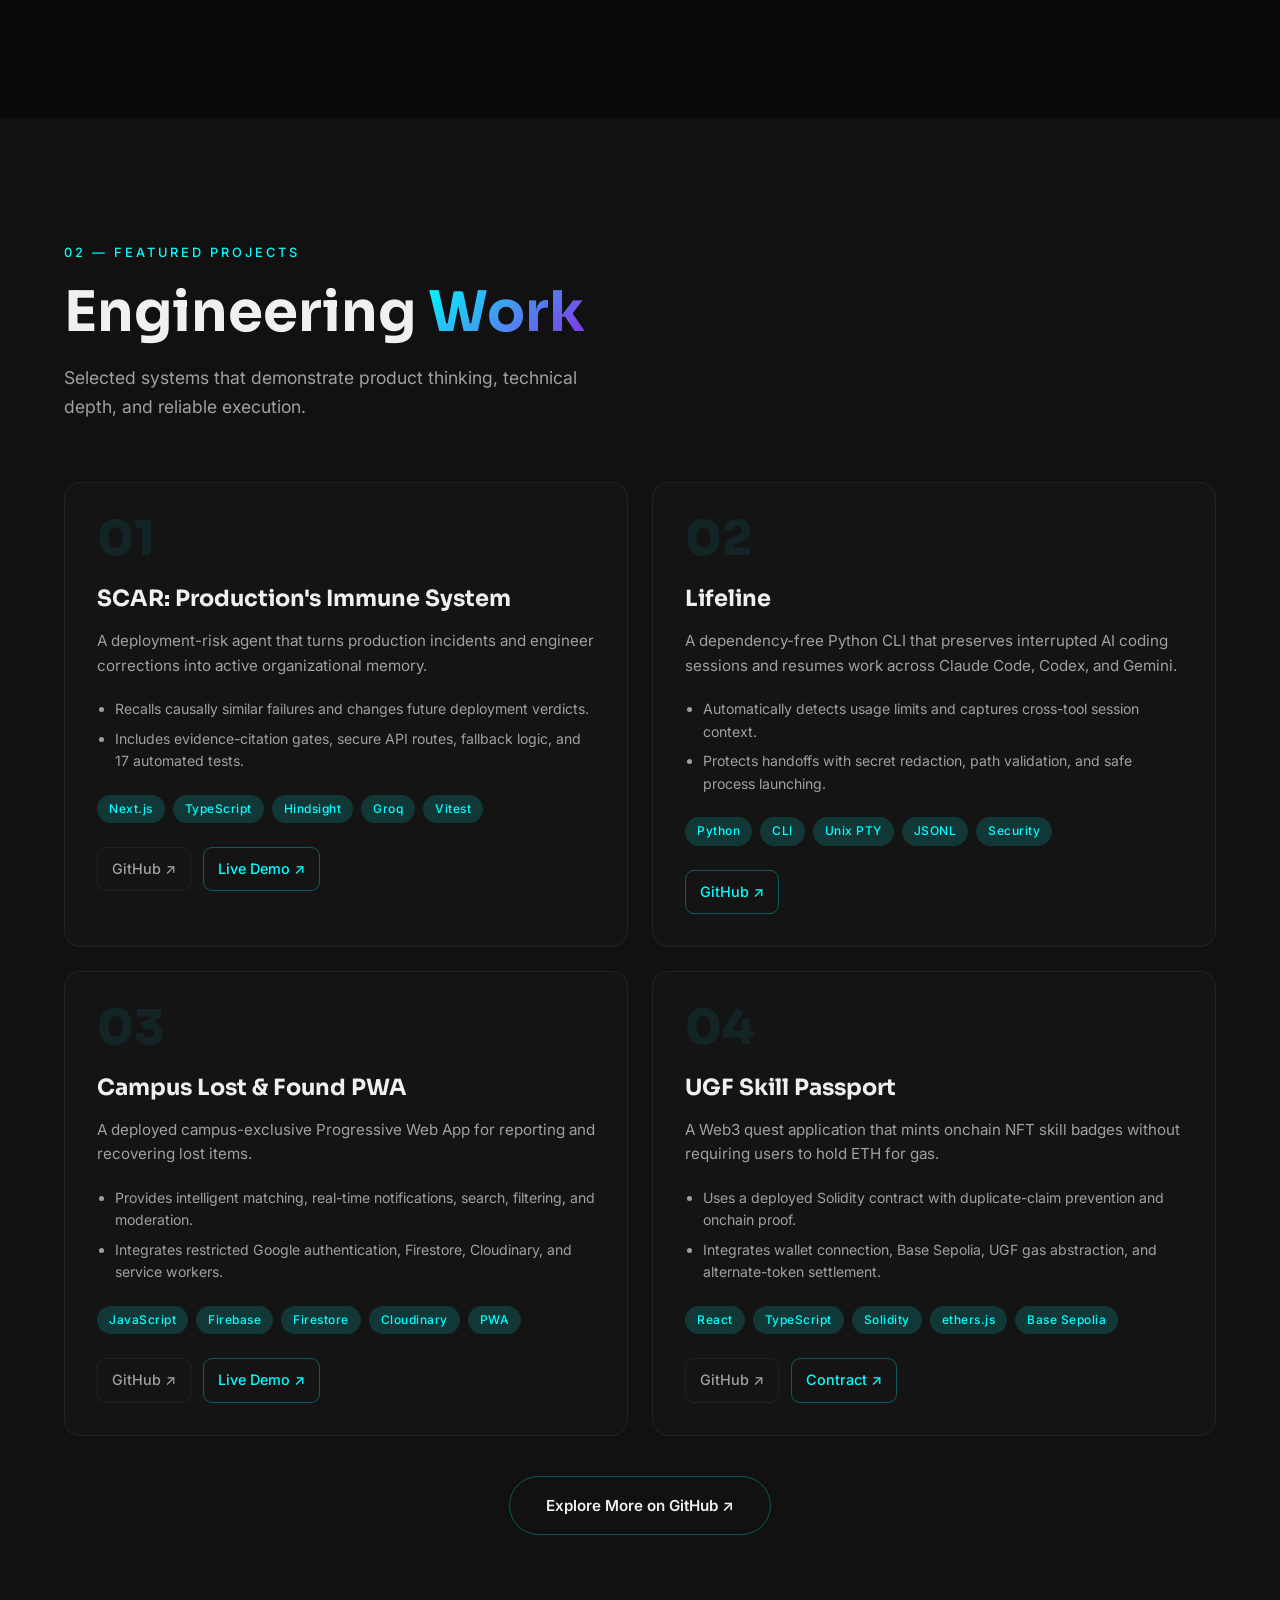
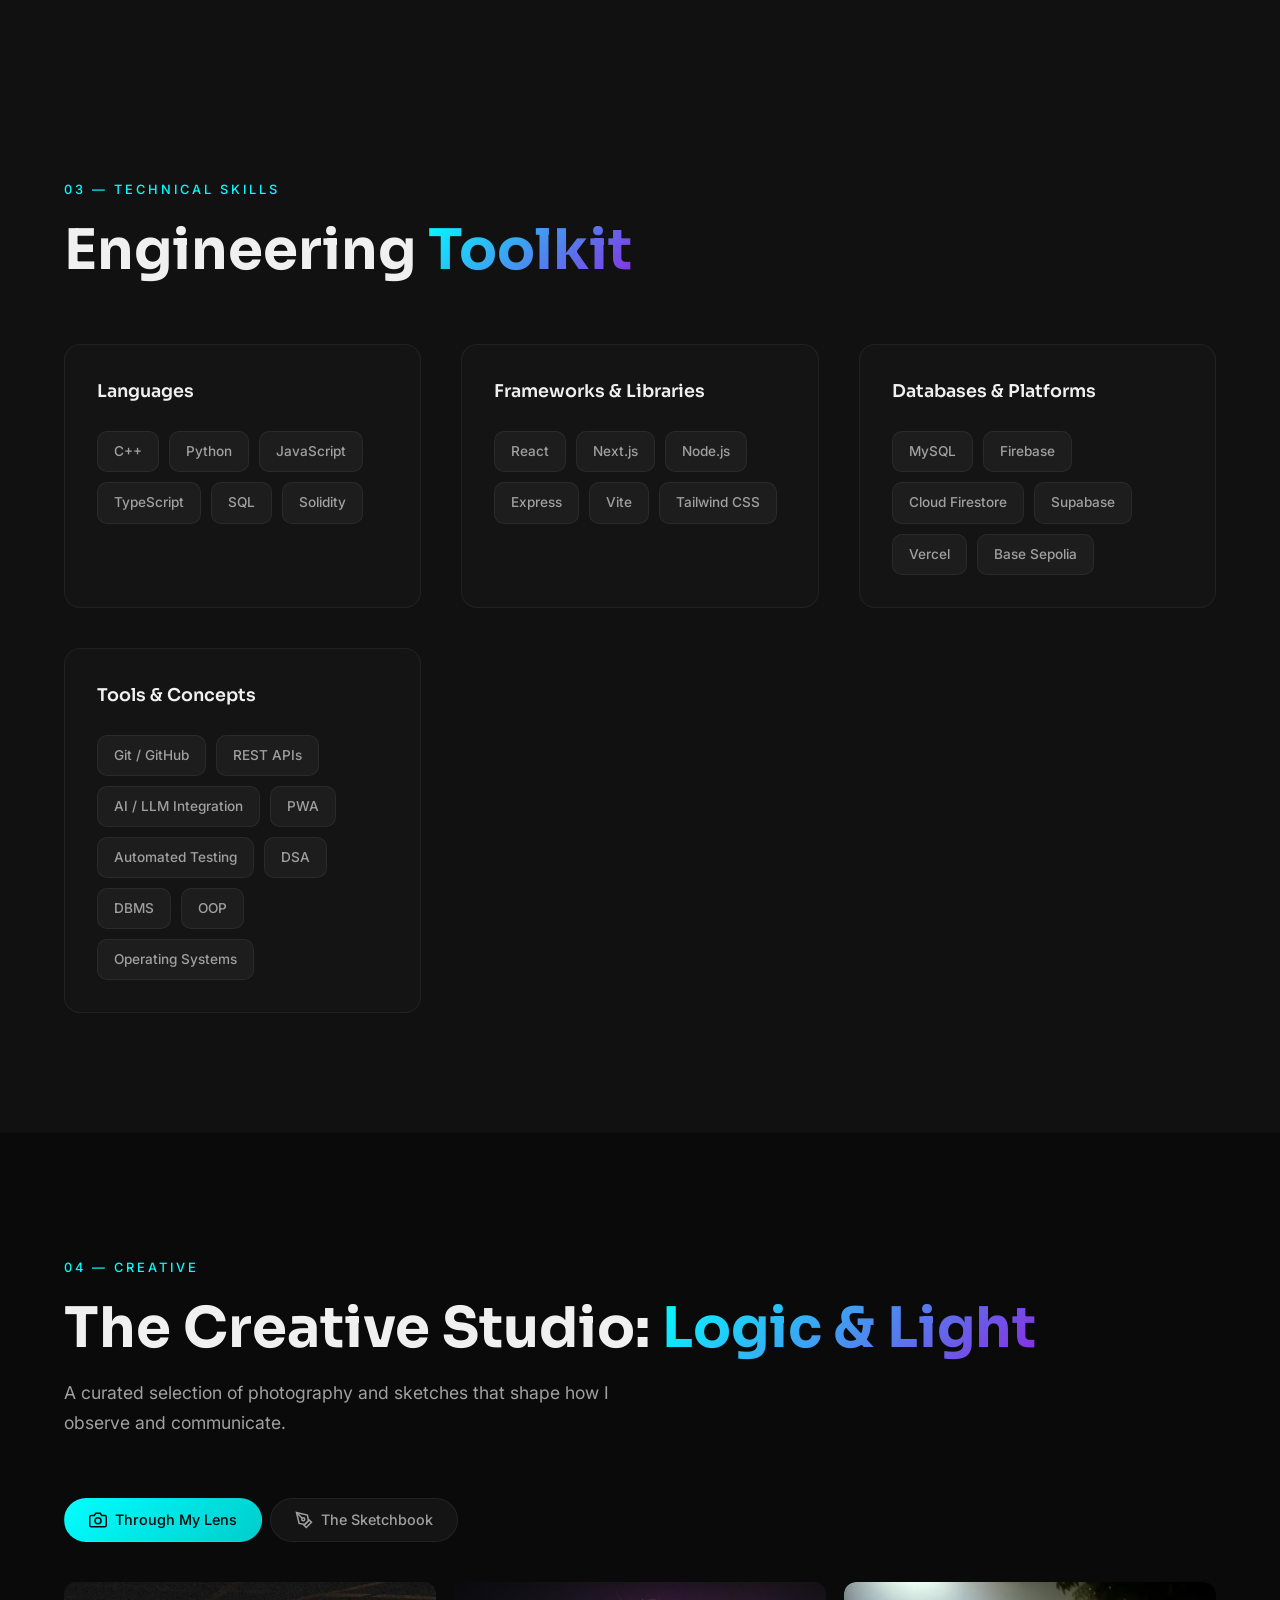
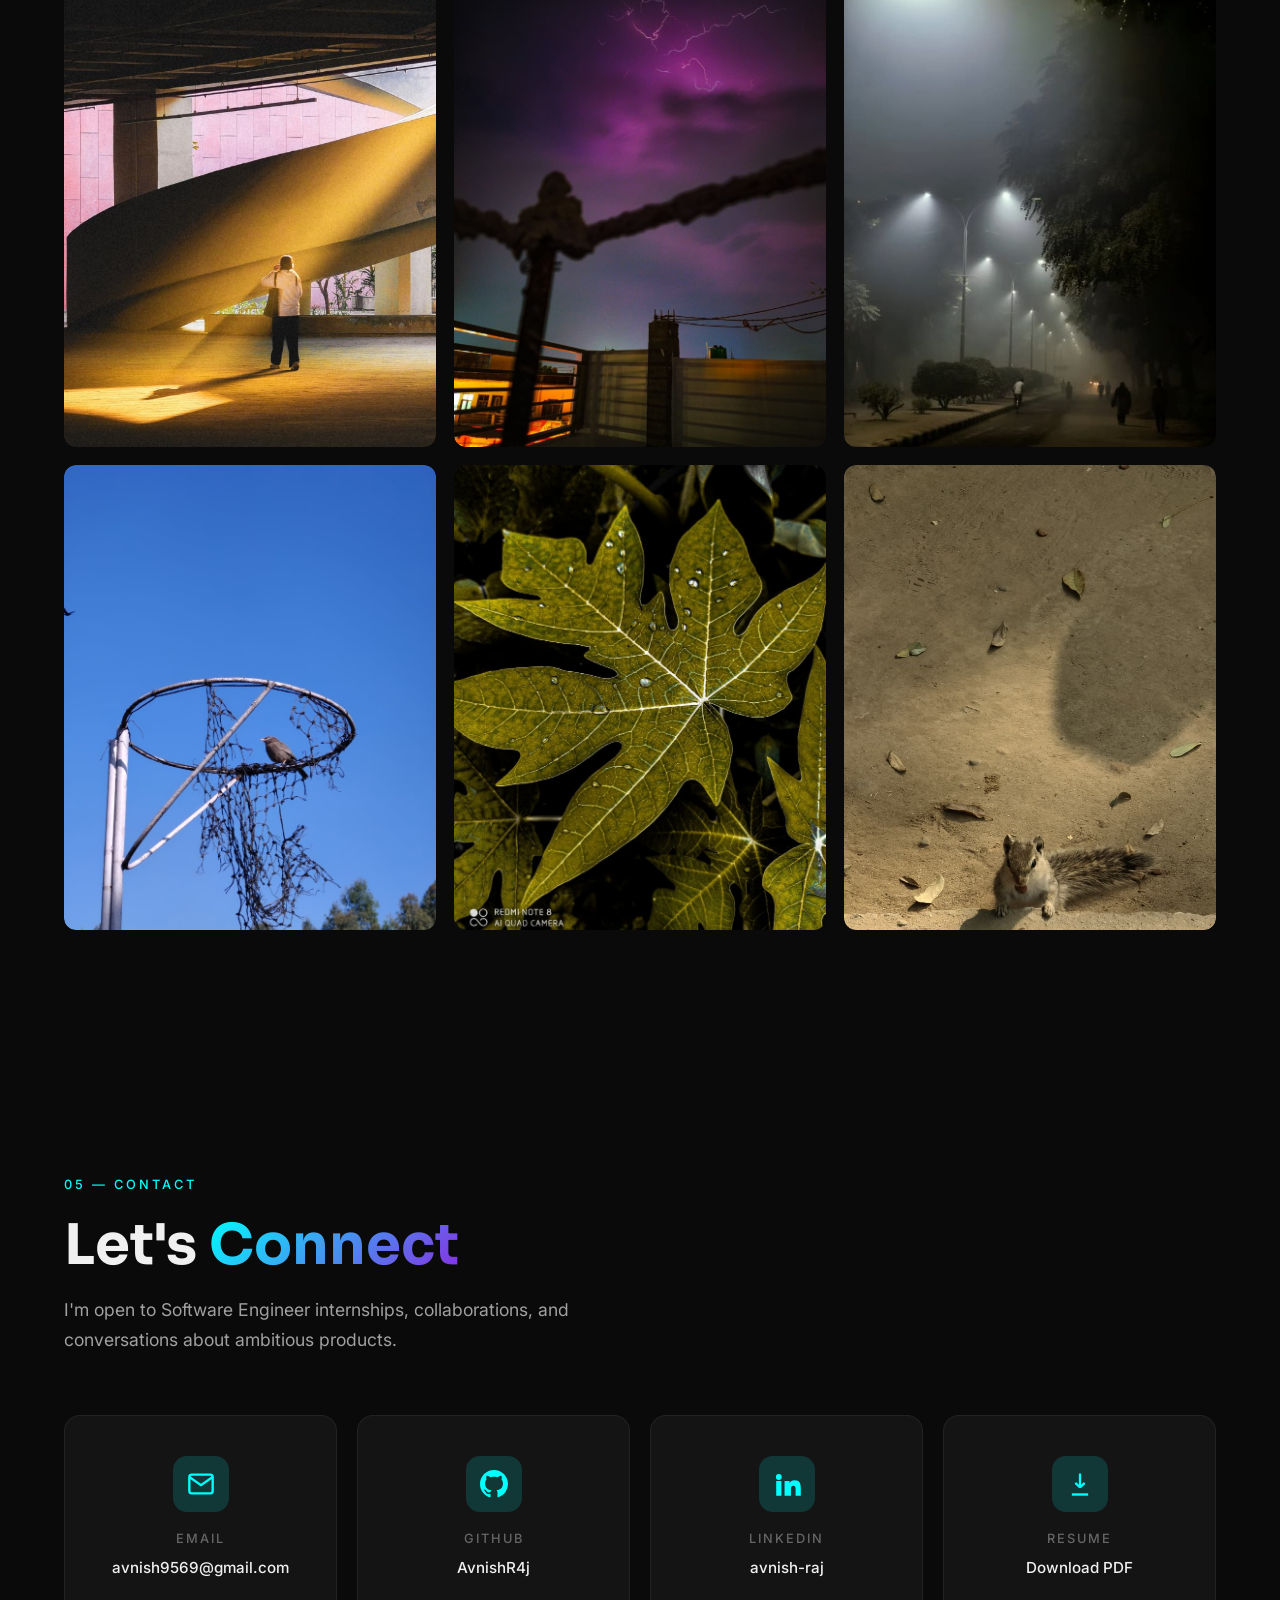
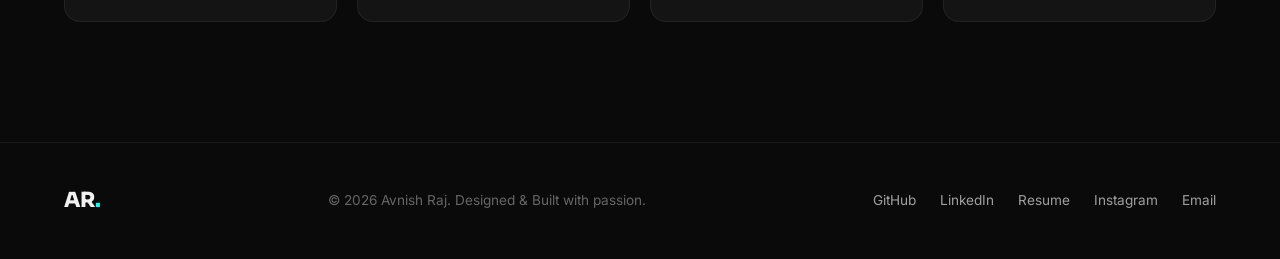
==== commit 8f6ea084: "Remove education section" ====
--- a/index.html
+++ b/index.html
@@ -30,7 +30,6 @@
       </button>
       <ul class="nav-links" id="nav-links">
         <li><a href="#about">About</a></li>
-        <li><a href="#education">Education</a></li>
         <li><a href="#projects">Projects</a></li>
         <li><a href="#skills">Skills</a></li>
         <li><a href="#creative">Creative</a></li>
@@ -39,14 +38,12 @@
     </div>
   </nav>
 
-  <!-- ═══════════════════ HERO SECTION ═══════════════════ -->
-  <section class="hero" id="hero">
-    <div class="hero-bg">
-      <canvas class="hero-ink-canvas" id="hero-ink-canvas" aria-hidden="true"></canvas>
-      <img src="assets/profile-ink-reveal.jpg" alt="" class="hero-bg-img hero-fallback-img" />
-      <div class="hero-ink-vignette"></div>
-      <div class="hero-overlay"></div>
-    </div>
+  <!-- ═══════════════════ HERO SECTION ═══════════════════ -->
+  <section class="hero" id="hero">
+    <div class="hero-bg">
+      <img src="assets/hero-bg.png" alt="" class="hero-bg-img" />
+      <div class="hero-overlay"></div>
+    </div>
     <div class="hero-particles" id="hero-particles"></div>
     <div class="hero-content reveal">
       <p class="hero-greeting">Hello, I'm</p>
@@ -140,32 +137,11 @@
     </div>
   </section>
 
-  <!-- ═══════════════════ EDUCATION SECTION ═══════════════════ -->
-  <section class="section education" id="education">
-    <div class="container">
-      <div class="section-header reveal">
-        <span class="section-tag">02 — Education</span>
-        <h2 class="section-title">Academic <span class="gradient-text">Foundation</span></h2>
-      </div>
-      <div class="education-card reveal">
-        <div>
-          <p class="education-kicker">2024 — 2028</p>
-          <h3>Thapar Institute of Engineering and Technology</h3>
-          <p class="education-degree">B.Tech Computer Science</p>
-        </div>
-        <div class="education-meta">
-          <div><strong>5th</strong><span>Current Semester</span></div>
-          <div><strong>7.71</strong><span>CGPA / 10</span></div>
-        </div>
-      </div>
-    </div>
-  </section>
-
   <!-- ═══════════════════ PROJECTS SECTION ═══════════════════ -->
   <section class="section projects" id="projects">
     <div class="container">
       <div class="section-header reveal">
-        <span class="section-tag">03 — Featured Projects</span>
+        <span class="section-tag">02 — Featured Projects</span>
         <h2 class="section-title">Engineering <span class="gradient-text">Work</span></h2>
         <p class="section-subtitle">Selected systems that demonstrate product thinking, technical depth, and reliable
           execution.</p>
@@ -268,7 +244,7 @@
   <section class="section creative" id="creative">
     <div class="container">
       <div class="section-header reveal">
-        <span class="section-tag">05 — Creative</span>
+        <span class="section-tag">04 — Creative</span>
         <h2 class="section-title">The Creative Studio: <span class="gradient-text">Logic &amp; Light</span></h2>
         <p class="section-subtitle">A curated selection of photography and sketches that shape how I observe and
           communicate.</p>
@@ -424,7 +400,7 @@
   <section class="section skills" id="skills">
     <div class="container">
       <div class="section-header reveal">
-        <span class="section-tag">04 — Technical Skills</span>
+        <span class="section-tag">03 — Technical Skills</span>
         <h2 class="section-title">Engineering <span class="gradient-text">Toolkit</span></h2>
       </div>
       <div class="skills-wrapper reveal">
@@ -473,7 +449,7 @@
   <section class="section contact" id="contact">
     <div class="container">
       <div class="section-header reveal">
-        <span class="section-tag">06 — Contact</span>
+        <span class="section-tag">05 — Contact</span>
         <h2 class="section-title">Let's <span class="gradient-text">Connect</span></h2>
         <p class="section-subtitle">I'm open to Software Engineer internships, collaborations, and conversations about
           ambitious products.</p>
--- a/style.css
+++ b/style.css
@@ -414,65 +414,25 @@
   overflow: hidden;
 }
 
-.hero-bg {
-  position: absolute;
-  inset: 0;
-  z-index: 0;
-  background:
-    radial-gradient(circle at 50% 42%, rgba(0, 255, 255, 0.08), transparent 28%),
-    linear-gradient(135deg, #050505 0%, #0a0a0a 48%, #130817 100%);
-}
-
-.hero-bg-img {
-  width: 100%;
-  height: 100%;
-  object-fit: contain;
-  object-position: 54% 48%;
-  filter: brightness(0.48) saturate(1.08) drop-shadow(0 26px 80px rgba(0, 0, 0, 0.75));
-}
-
-.hero-ink-canvas {
-  position: absolute;
-  inset: 0;
-  width: 100%;
-  height: 100%;
-  opacity: 1;
-}
-
-.hero-fallback-img {
-  position: absolute;
-  inset: 0;
-  opacity: 1;
-  transition: opacity 0.8s ease;
-}
-
-.hero-bg.ink-loading .hero-fallback-img,
-.hero-bg.ink-ready .hero-fallback-img,
-.hero-bg.ink-complete .hero-fallback-img {
-  opacity: 0;
-}
-
-.hero-bg.ink-fallback .hero-fallback-img {
-  opacity: 1;
-}
-
-.hero-ink-vignette {
-  position: absolute;
-  inset: 0;
-  background:
-    linear-gradient(90deg, rgba(10, 10, 10, 0.82) 0%, rgba(10, 10, 10, 0.3) 48%, rgba(10, 10, 10, 0.82) 100%),
-    linear-gradient(180deg, rgba(10, 10, 10, 0.42) 0%, rgba(10, 10, 10, 0.12) 45%, rgba(10, 10, 10, 0.88) 100%);
-  pointer-events: none;
-}
-
-.hero-overlay {
-  position: absolute;
-  inset: 0;
-  background:
-    radial-gradient(ellipse at 50% 42%, rgba(0, 255, 255, 0.08), transparent 22%),
-    radial-gradient(ellipse at center, transparent 0%, rgba(10, 10, 10, 0.9) 78%);
-  pointer-events: none;
-}
+.hero-bg {
+  position: absolute;
+  inset: 0;
+  z-index: 0;
+}
+
+.hero-bg-img {
+  width: 100%;
+  height: 100%;
+  object-fit: cover;
+  filter: blur(3px) brightness(0.25);
+  transform: scale(1.05);
+}
+
+.hero-overlay {
+  position: absolute;
+  inset: 0;
+  background: radial-gradient(ellipse at center, transparent 0%, var(--bg-primary) 75%);
+}
 
 .hero-particles {
   position: absolute;
@@ -751,74 +711,8 @@
 }
 
 /* ═══════════════════════════════════════════════════════════
-   EDUCATION
+   PROJECTS
    ═══════════════════════════════════════════════════════════ */
-
-.education-card {
-  display: flex;
-  align-items: center;
-  justify-content: space-between;
-  gap: 40px;
-  padding: 36px 40px;
-  background: linear-gradient(135deg, var(--bg-card), rgba(0, 255, 255, 0.04));
-  border: 1px solid var(--border-color);
-  border-radius: 18px;
-}
-
-.education-kicker {
-  color: var(--accent-cyan);
-  font-size: 0.8rem;
-  font-weight: 600;
-  letter-spacing: 2px;
-  margin-bottom: 10px;
-}
-
-.education-card h3 {
-  font-family: var(--font-heading);
-  font-size: clamp(1.3rem, 3vw, 2rem);
-  line-height: 1.3;
-}
-
-.education-degree {
-  color: var(--text-secondary);
-  margin-top: 8px;
-}
-
-.education-meta {
-  display: flex;
-  gap: 16px;
-  flex-shrink: 0;
-}
-
-.education-meta div {
-  min-width: 130px;
-  padding: 20px;
-  text-align: center;
-  background: rgba(255, 255, 255, 0.03);
-  border: 1px solid var(--border-color);
-  border-radius: 14px;
-}
-
-.education-meta strong,
-.education-meta span {
-  display: block;
-}
-
-.education-meta strong {
-  color: var(--accent-cyan);
-  font-family: var(--font-heading);
-  font-size: 1.8rem;
-}
-
-.education-meta span {
-  color: var(--text-muted);
-  font-size: 0.75rem;
-  margin-top: 4px;
-}
-
-/* ═══════════════════════════════════════════════════════════
-   PROJECTS
-   ═══════════════════════════════════════════════════════════ */
 
 .projects {
   background: var(--bg-secondary);
@@ -1350,13 +1244,9 @@
     grid-template-columns: repeat(2, minmax(0, 1fr));
   }
 
-  .education-card {
-    align-items: flex-start;
-    flex-direction: column;
-  }
-}
-
-@media (max-width: 768px) {
+}
+
+@media (max-width: 768px) {
   .hamburger {
     display: flex;
   }
@@ -1389,18 +1279,9 @@
     grid-template-columns: 1fr;
   }
 
-  .education-meta {
-    width: 100%;
-  }
-
-  .education-meta div {
-    min-width: 0;
-    flex: 1;
-  }
-
-  .about-stats {
-    grid-template-columns: 1fr 1fr;
-  }
+  .about-stats {
+    grid-template-columns: 1fr 1fr;
+  }
 
   .tabs {
     flex-direction: column;
@@ -1423,21 +1304,10 @@
     text-align: center;
   }
 
-  .hero-name {
-    letter-spacing: -1px;
-  }
-
-  .hero-bg-img {
-    object-fit: cover;
-    object-position: 50% 45%;
-  }
-
-  .hero-ink-vignette {
-    background:
-      linear-gradient(90deg, rgba(10, 10, 10, 0.62) 0%, rgba(10, 10, 10, 0.28) 50%, rgba(10, 10, 10, 0.64) 100%),
-      linear-gradient(180deg, rgba(10, 10, 10, 0.56) 0%, rgba(10, 10, 10, 0.2) 44%, rgba(10, 10, 10, 0.9) 100%);
-  }
-}
+  .hero-name {
+    letter-spacing: -1px;
+  }
+}
 
 @media (max-width: 480px) {
   :root {
@@ -1479,10 +1349,6 @@
 
   .hero-socials {
     margin-top: 30px;
-  }
-
-  .hero-bg-img {
-    object-position: 50% 44%;
   }
 
   .section-header {
@@ -1550,16 +1416,6 @@
   .footer-links {
     justify-content: center;
     flex-wrap: wrap;
-  }
-}
-
-@media (max-width: 520px) {
-  .education-card {
-    padding: 26px 22px;
-  }
-
-  .education-meta {
-    flex-direction: column;
   }
 }
 
@@ -1580,12 +1436,4 @@
     opacity: 1;
     transform: none;
   }
-
-  .hero-ink-canvas {
-    display: none;
-  }
-
-  .hero-fallback-img {
-    opacity: 1;
-  }
-}
+}
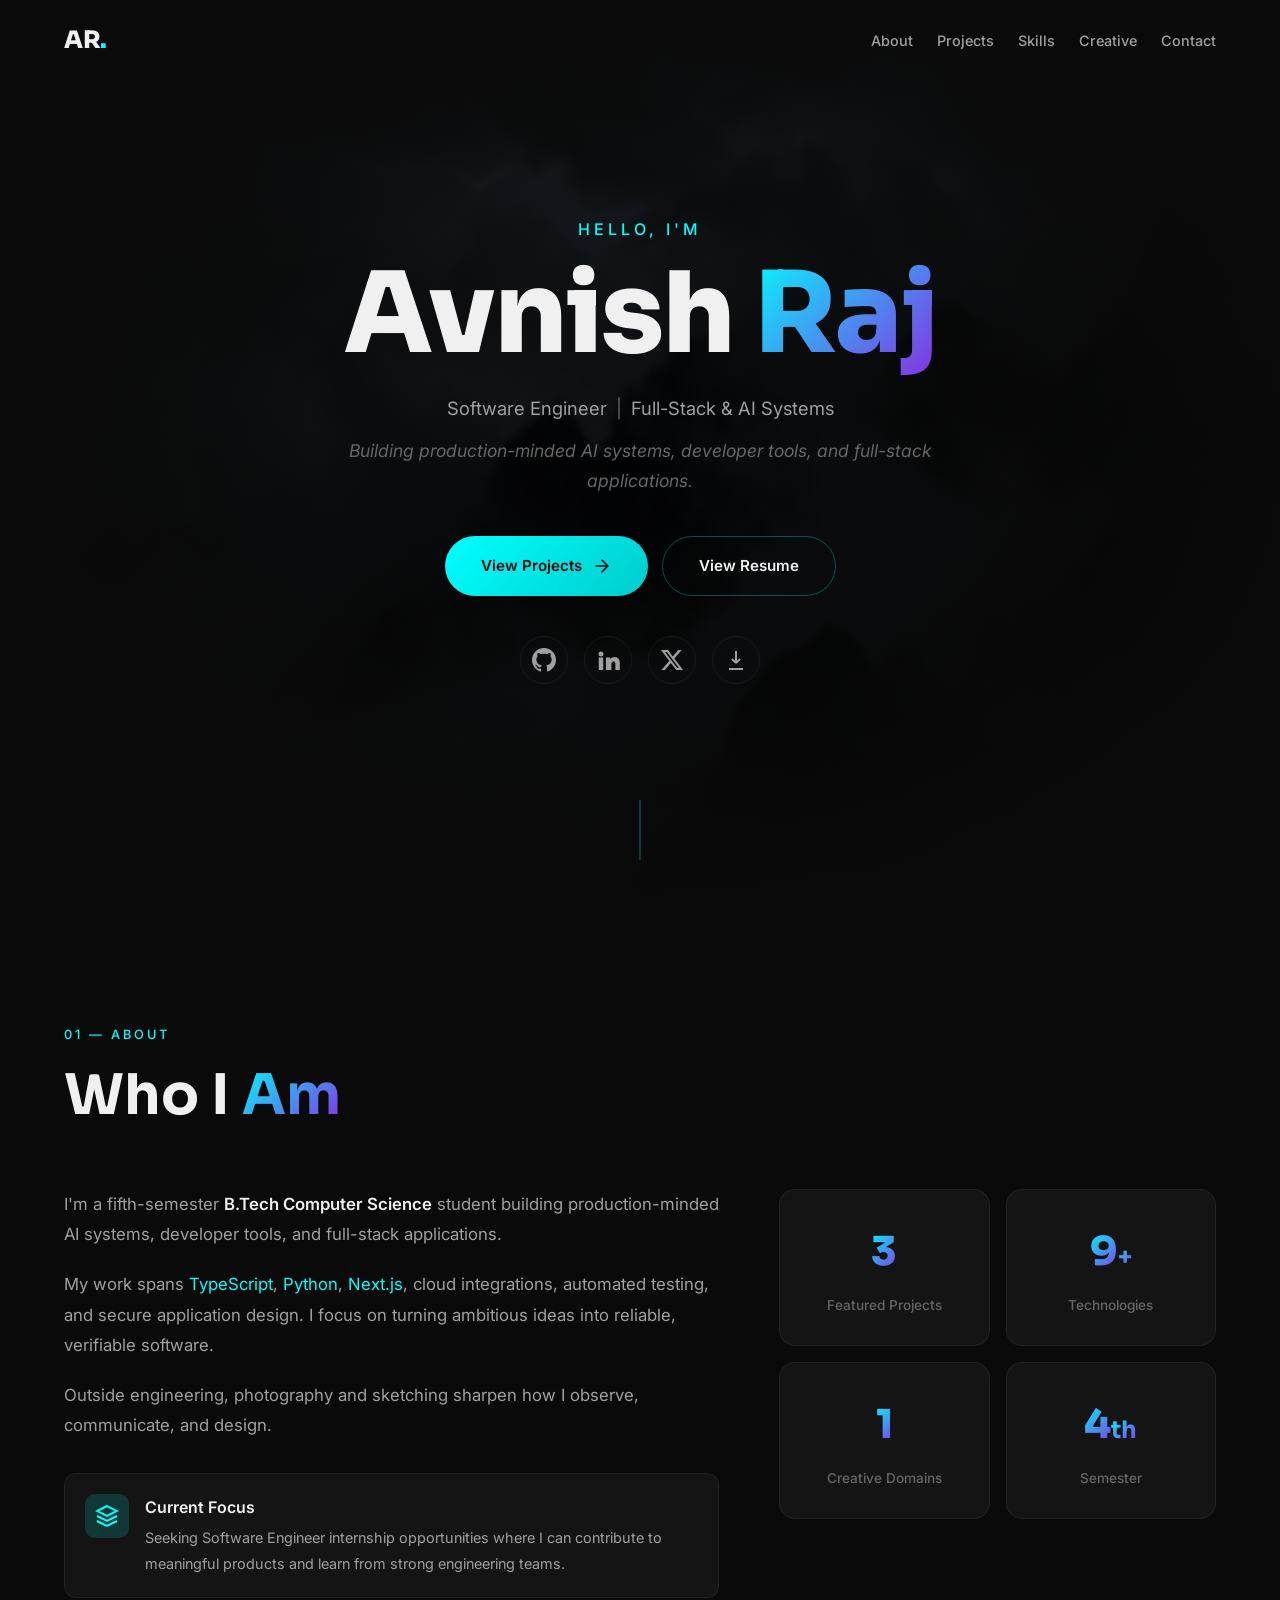
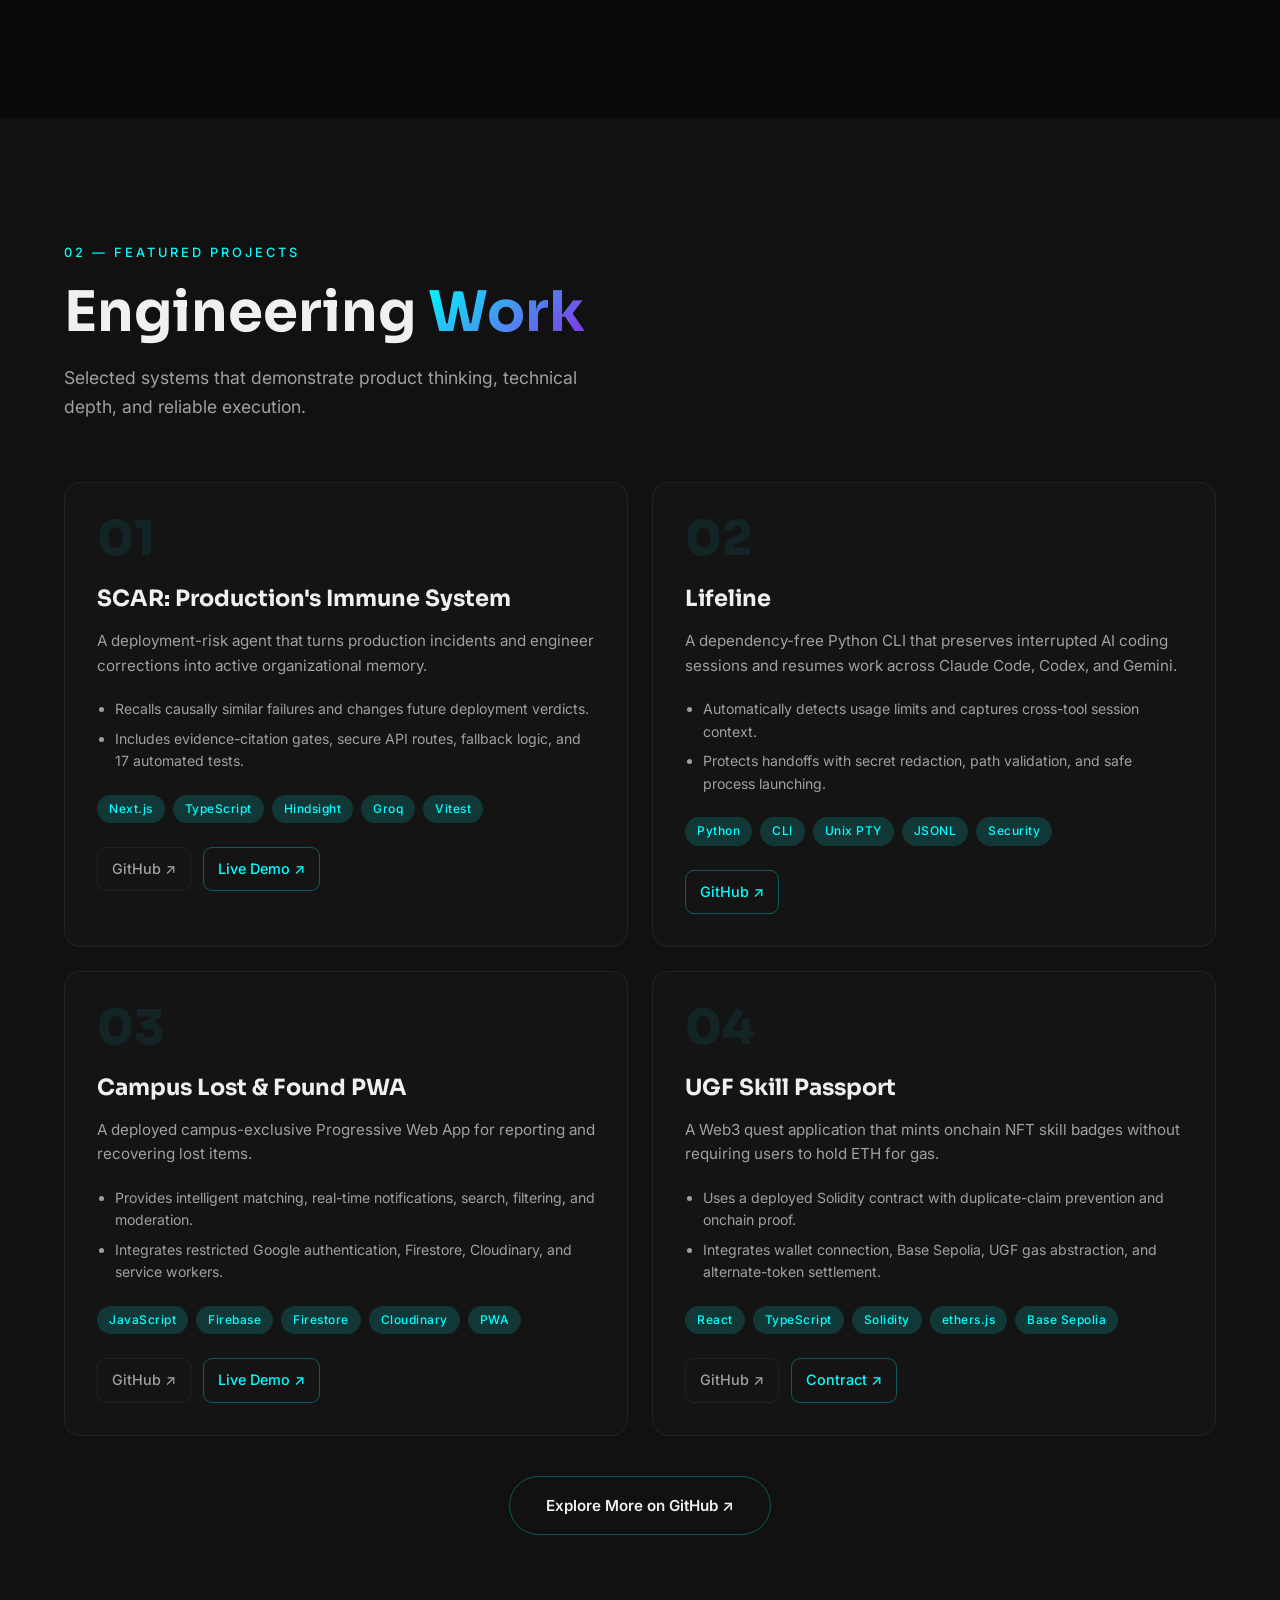
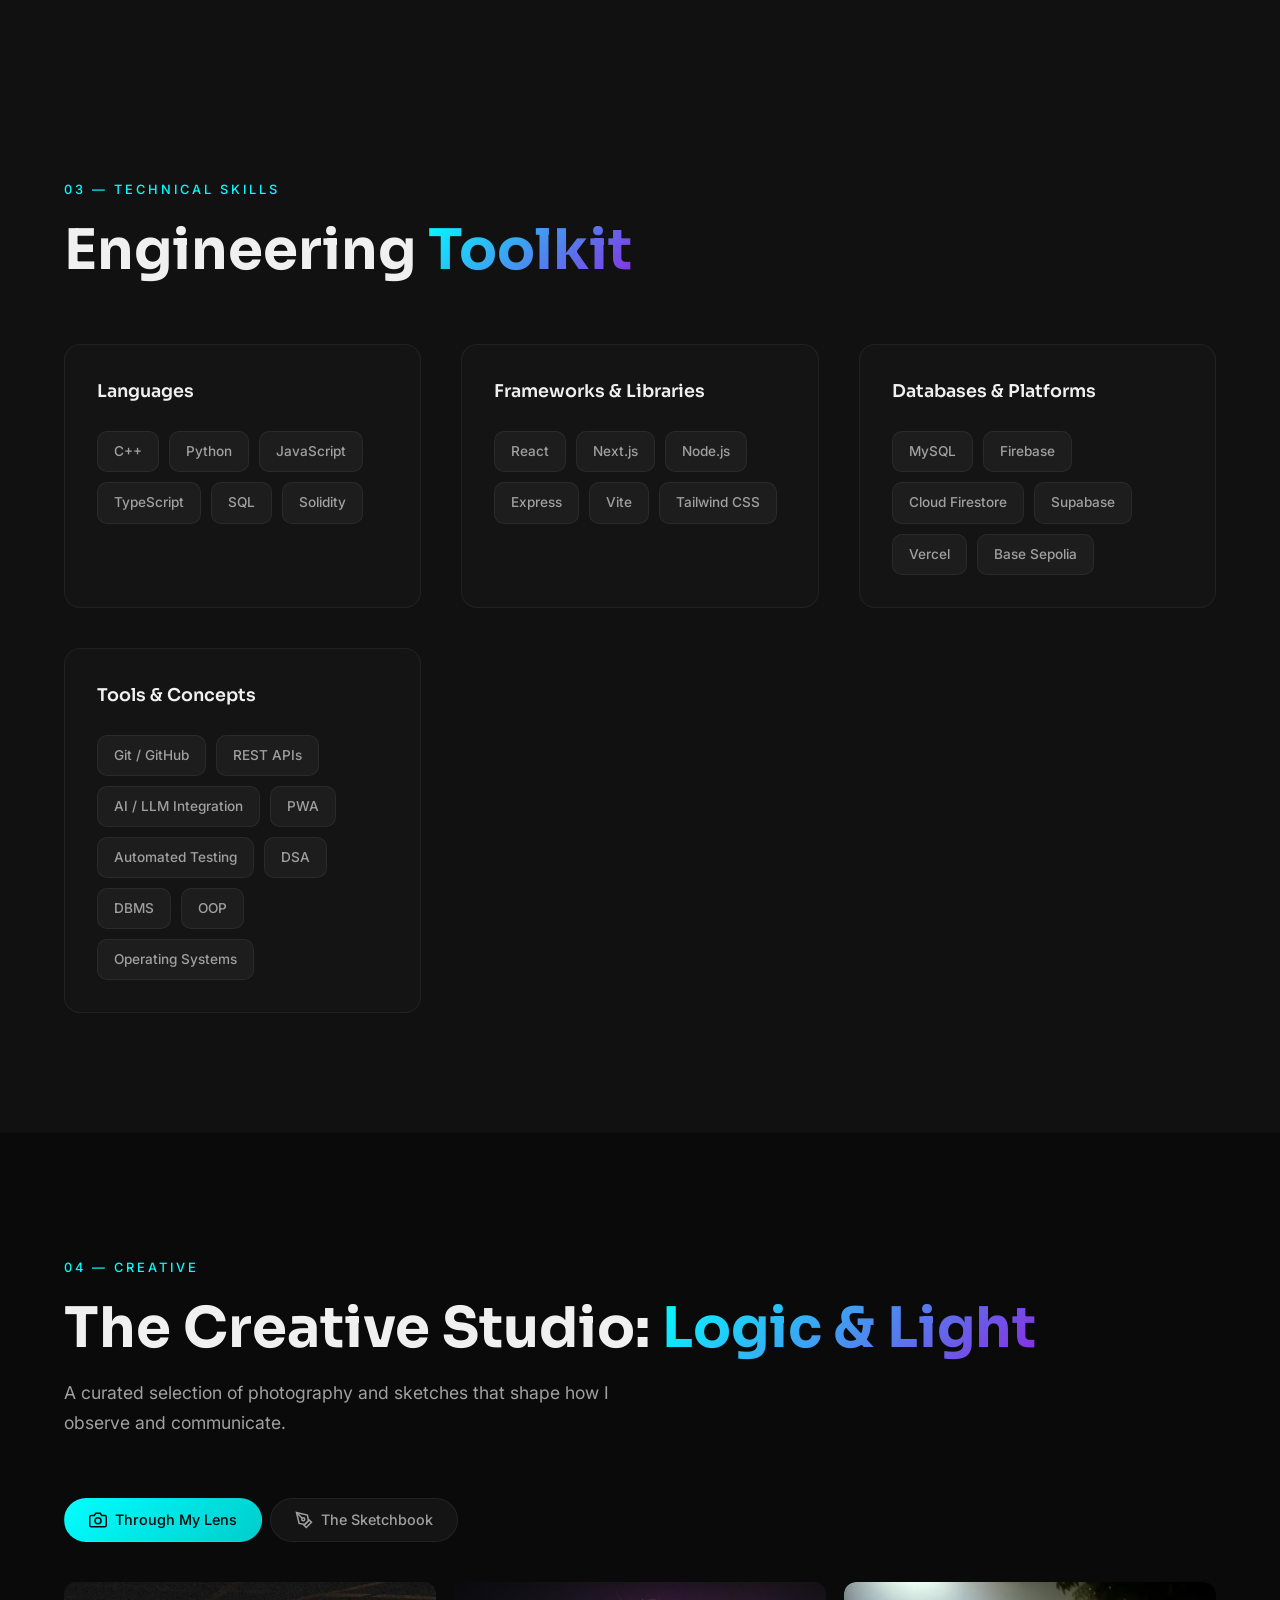
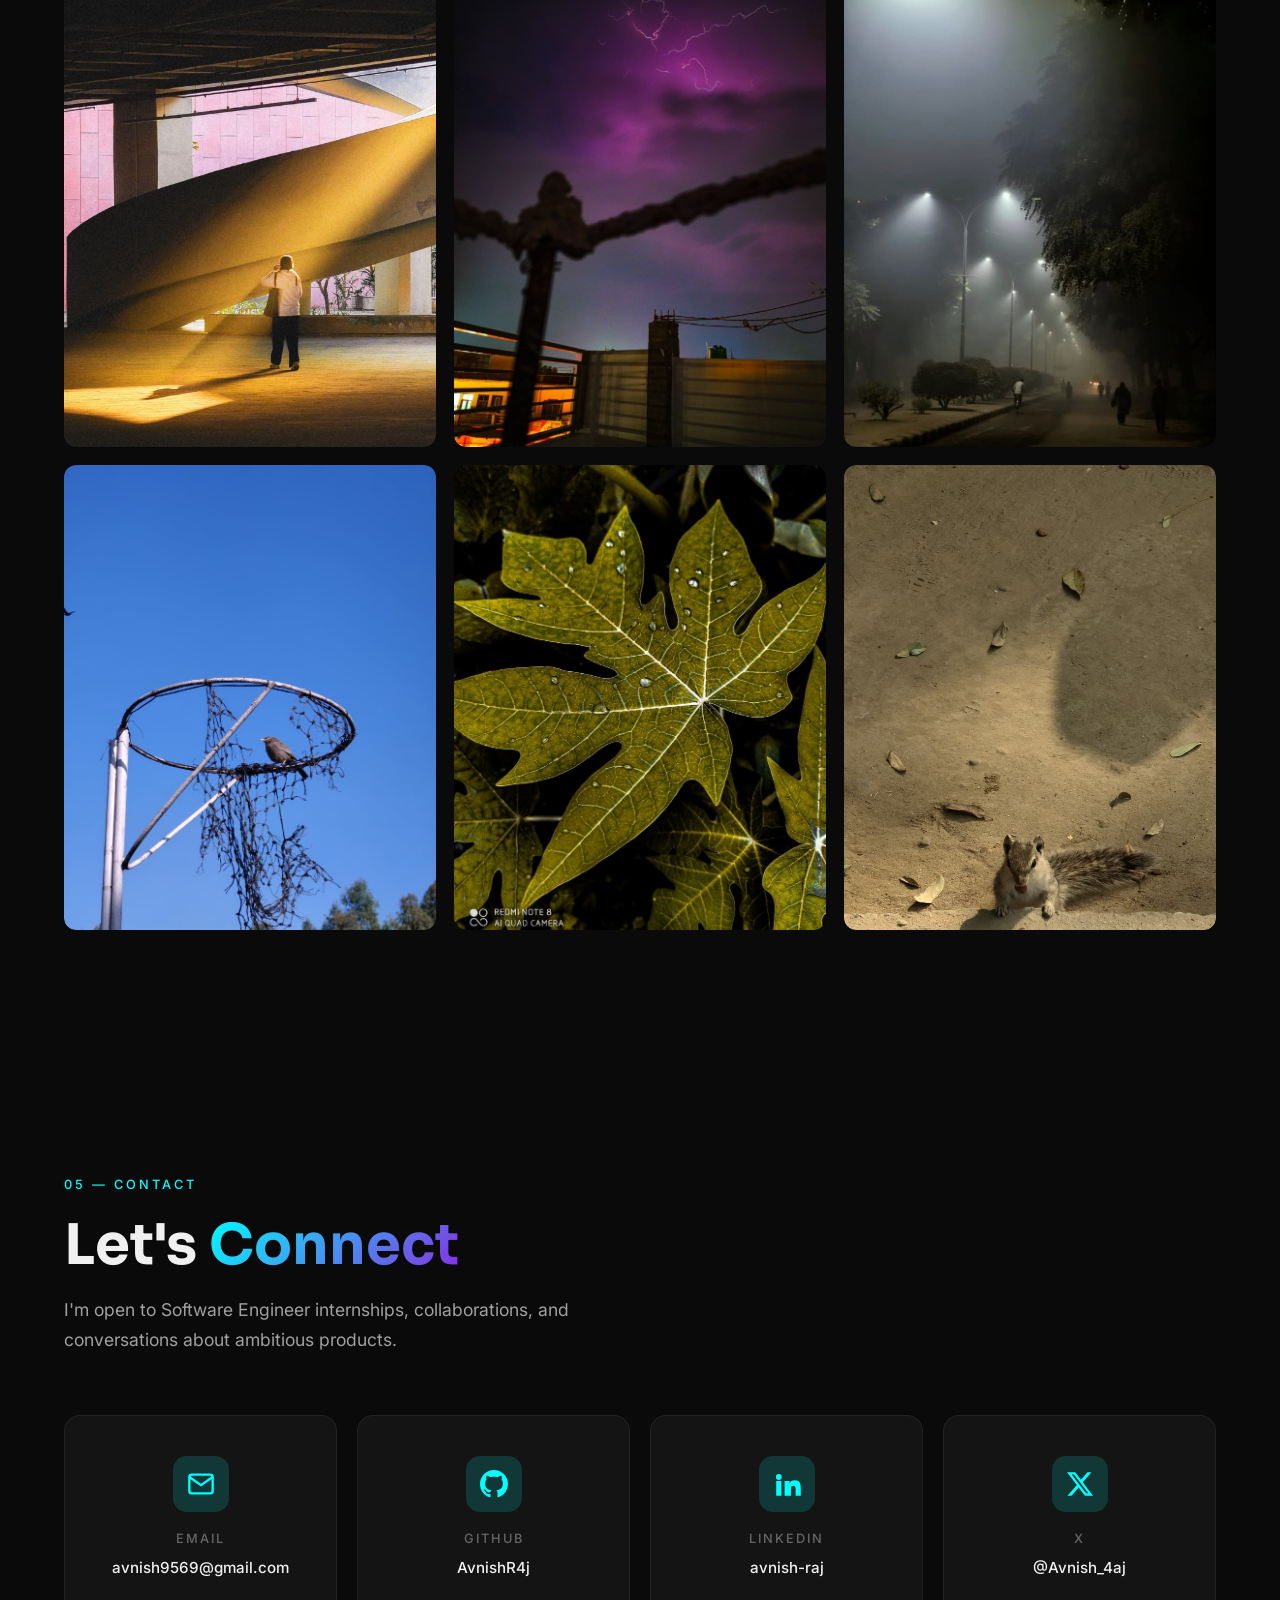
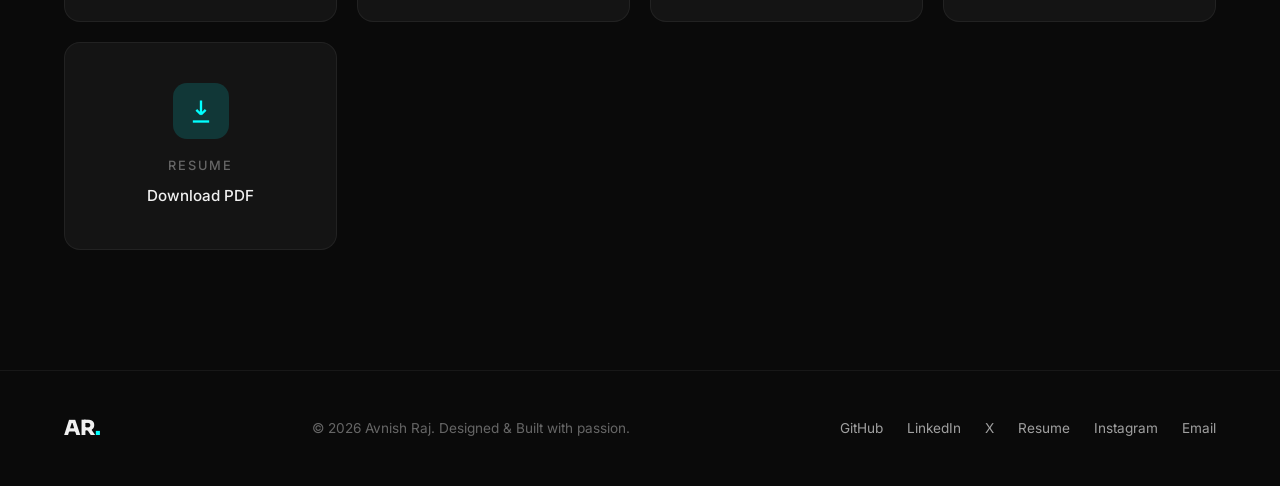
==== commit 547e088c: "Add X profile link" ====
--- a/index.html
+++ b/index.html
@@ -75,6 +75,12 @@
             <path d="M4.98 3.5a2.5 2.5 0 11-.001 5.001A2.5 2.5 0 014.98 3.5zM2.75 9.5h4.46V22H2.75V9.5zm7.17 0h4.27v1.71h.06c.59-1.13 2.05-2.32 4.22-2.32 4.52 0 5.35 2.97 5.35 6.84V22h-4.45v-5.56c0-1.33-.03-3.03-1.85-3.03-1.85 0-2.14 1.45-2.14 2.93V22H9.92V9.5z" />
           </svg>
         </a>
+        <a href="https://x.com/Avnish_4aj" target="_blank" rel="noopener" aria-label="X profile"
+          class="social-icon">
+          <svg viewBox="0 0 24 24" width="22" height="22" fill="currentColor" aria-hidden="true">
+            <path d="M18.901 1.153h3.68l-8.04 9.19L24 22.846h-7.406l-5.8-7.584-6.638 7.584H.474l8.6-9.83L0 1.154h7.594l5.243 6.932 6.064-6.933Zm-1.293 19.493h2.039L6.486 3.24H4.298l13.31 17.406Z" />
+          </svg>
+        </a>
         <a href="assets/Avnish_Raj_Software_Engineer_Resume.pdf" download aria-label="Download resume"
           class="social-icon">
           <svg width="24" height="24" viewBox="0 0 24 24" fill="none" stroke="currentColor" stroke-width="2"
@@ -484,6 +490,15 @@
           <span class="contact-label">LinkedIn</span>
           <span class="contact-value">avnish-raj</span>
         </a>
+        <a href="https://x.com/Avnish_4aj" target="_blank" rel="noopener" class="contact-card">
+          <div class="contact-icon">
+            <svg viewBox="0 0 24 24" width="26" height="26" fill="currentColor" aria-hidden="true">
+              <path d="M18.901 1.153h3.68l-8.04 9.19L24 22.846h-7.406l-5.8-7.584-6.638 7.584H.474l8.6-9.83L0 1.154h7.594l5.243 6.932 6.064-6.933Zm-1.293 19.493h2.039L6.486 3.24H4.298l13.31 17.406Z" />
+            </svg>
+          </div>
+          <span class="contact-label">X</span>
+          <span class="contact-value">@Avnish_4aj</span>
+        </a>
         <a href="assets/Avnish_Raj_Software_Engineer_Resume.pdf" download class="contact-card">
           <div class="contact-icon">
             <svg width="28" height="28" viewBox="0 0 24 24" fill="none" stroke="currentColor" stroke-width="2"
@@ -504,12 +519,13 @@
       <div class="footer-content">
         <p class="footer-logo">AR<span class="accent-dot">.</span></p>
         <p class="footer-copy">&copy; 2026 Avnish Raj. Designed &amp; Built with passion.</p>
-        <div class="footer-links">
+        <div class="footer-links">
           <a href="https://github.com/AvnishR4j" target="_blank" rel="noopener">GitHub</a>
           <a href="https://www.linkedin.com/in/avnish-raj" target="_blank" rel="noopener">LinkedIn</a>
+          <a href="https://x.com/Avnish_4aj" target="_blank" rel="noopener">X</a>
           <a href="assets/Avnish_Raj_Software_Engineer_Resume.pdf" target="_blank" rel="noopener">Resume</a>
           <a href="https://instagram.com/avniiisssshhhhh" target="_blank" rel="noopener">Instagram</a>
-          <a href="mailto:avnish9569@gmail.com">Email</a>
+          <a href="mailto:avnish9569@gmail.com">Email</a>
         </div>
       </div>
     </div>
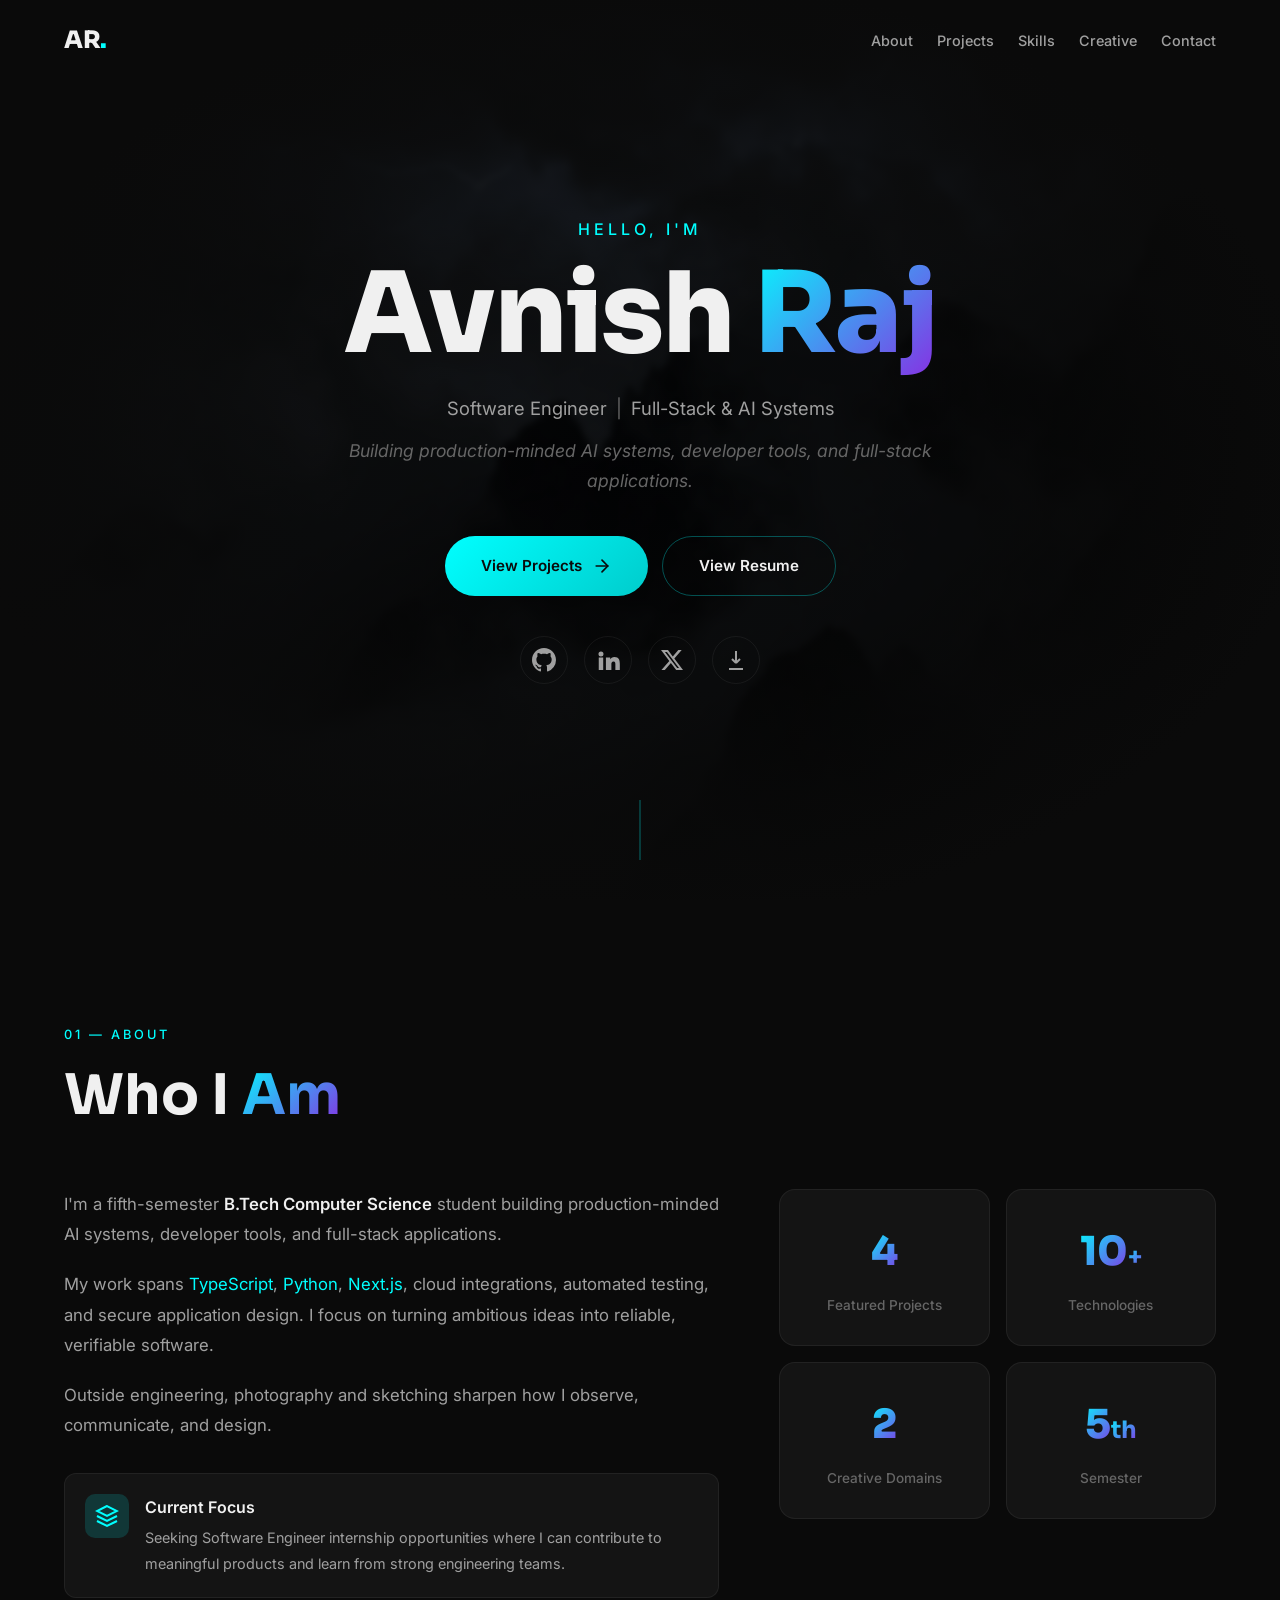
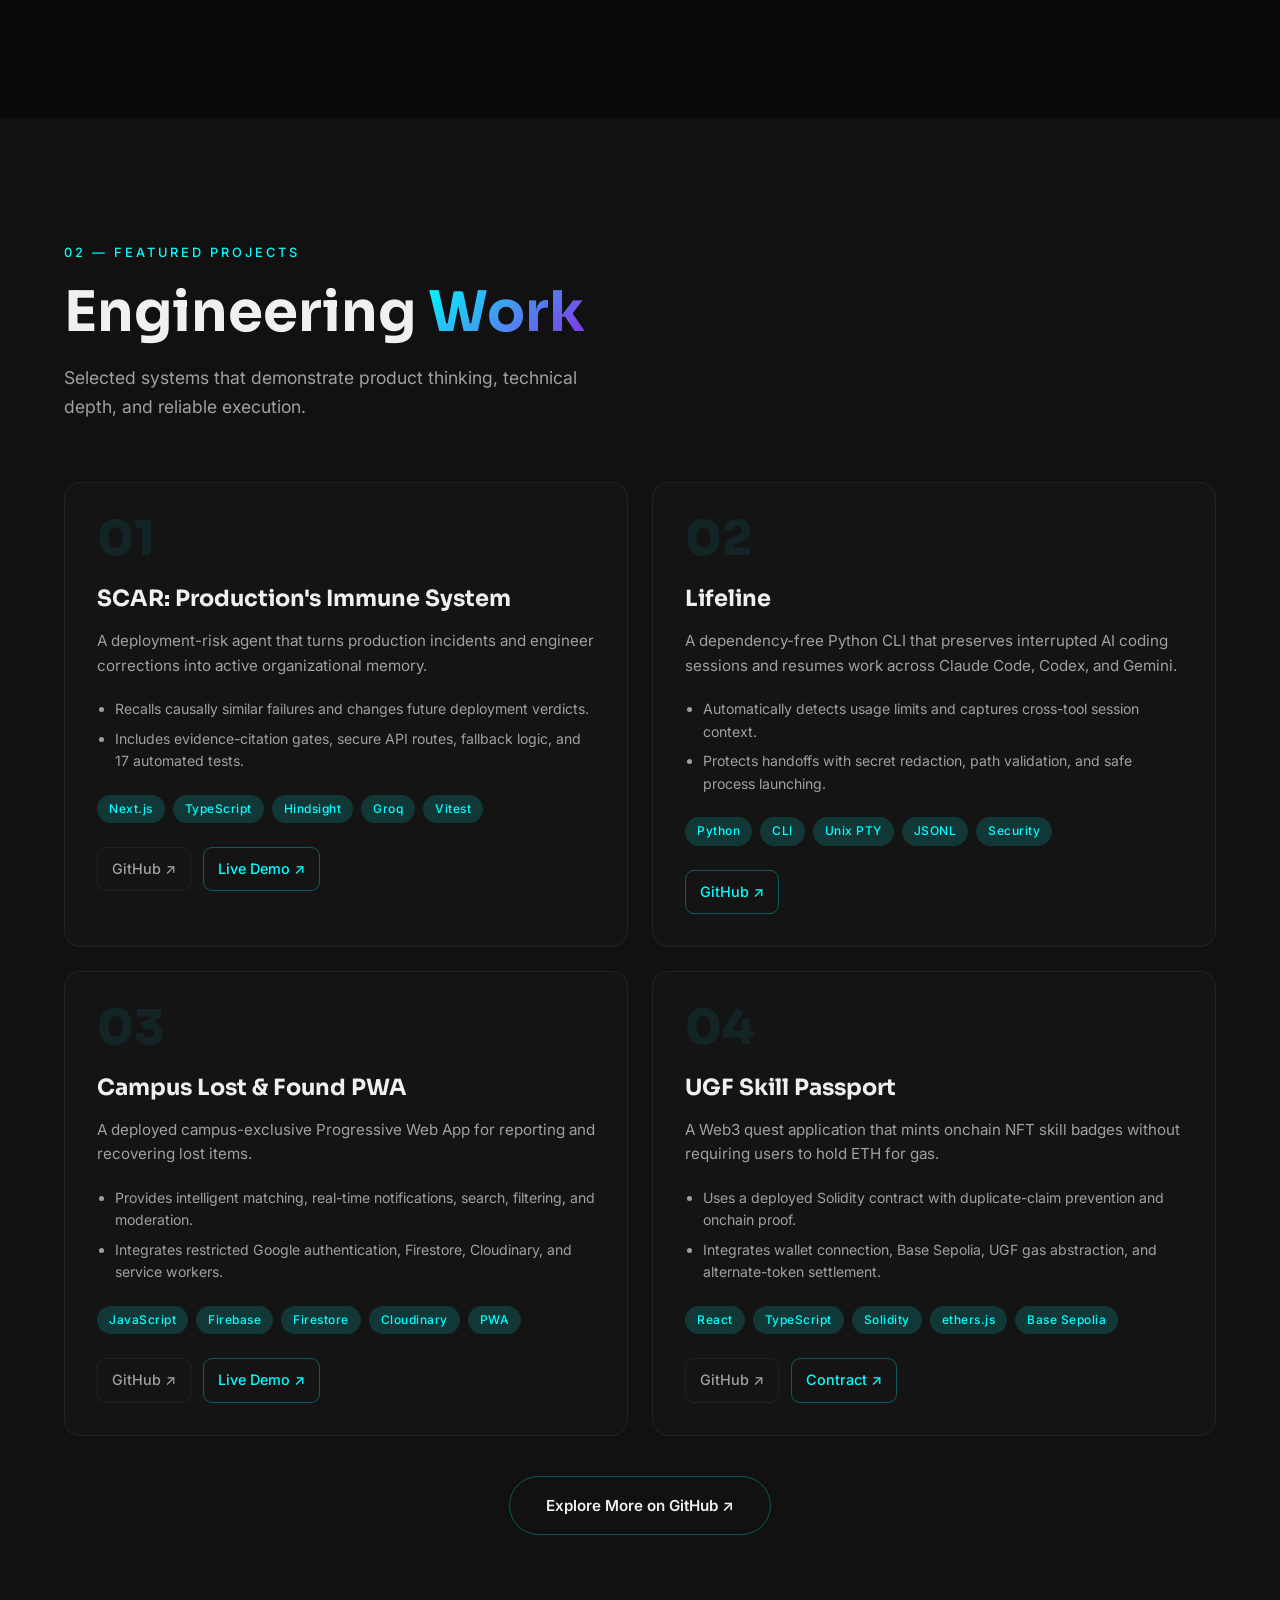
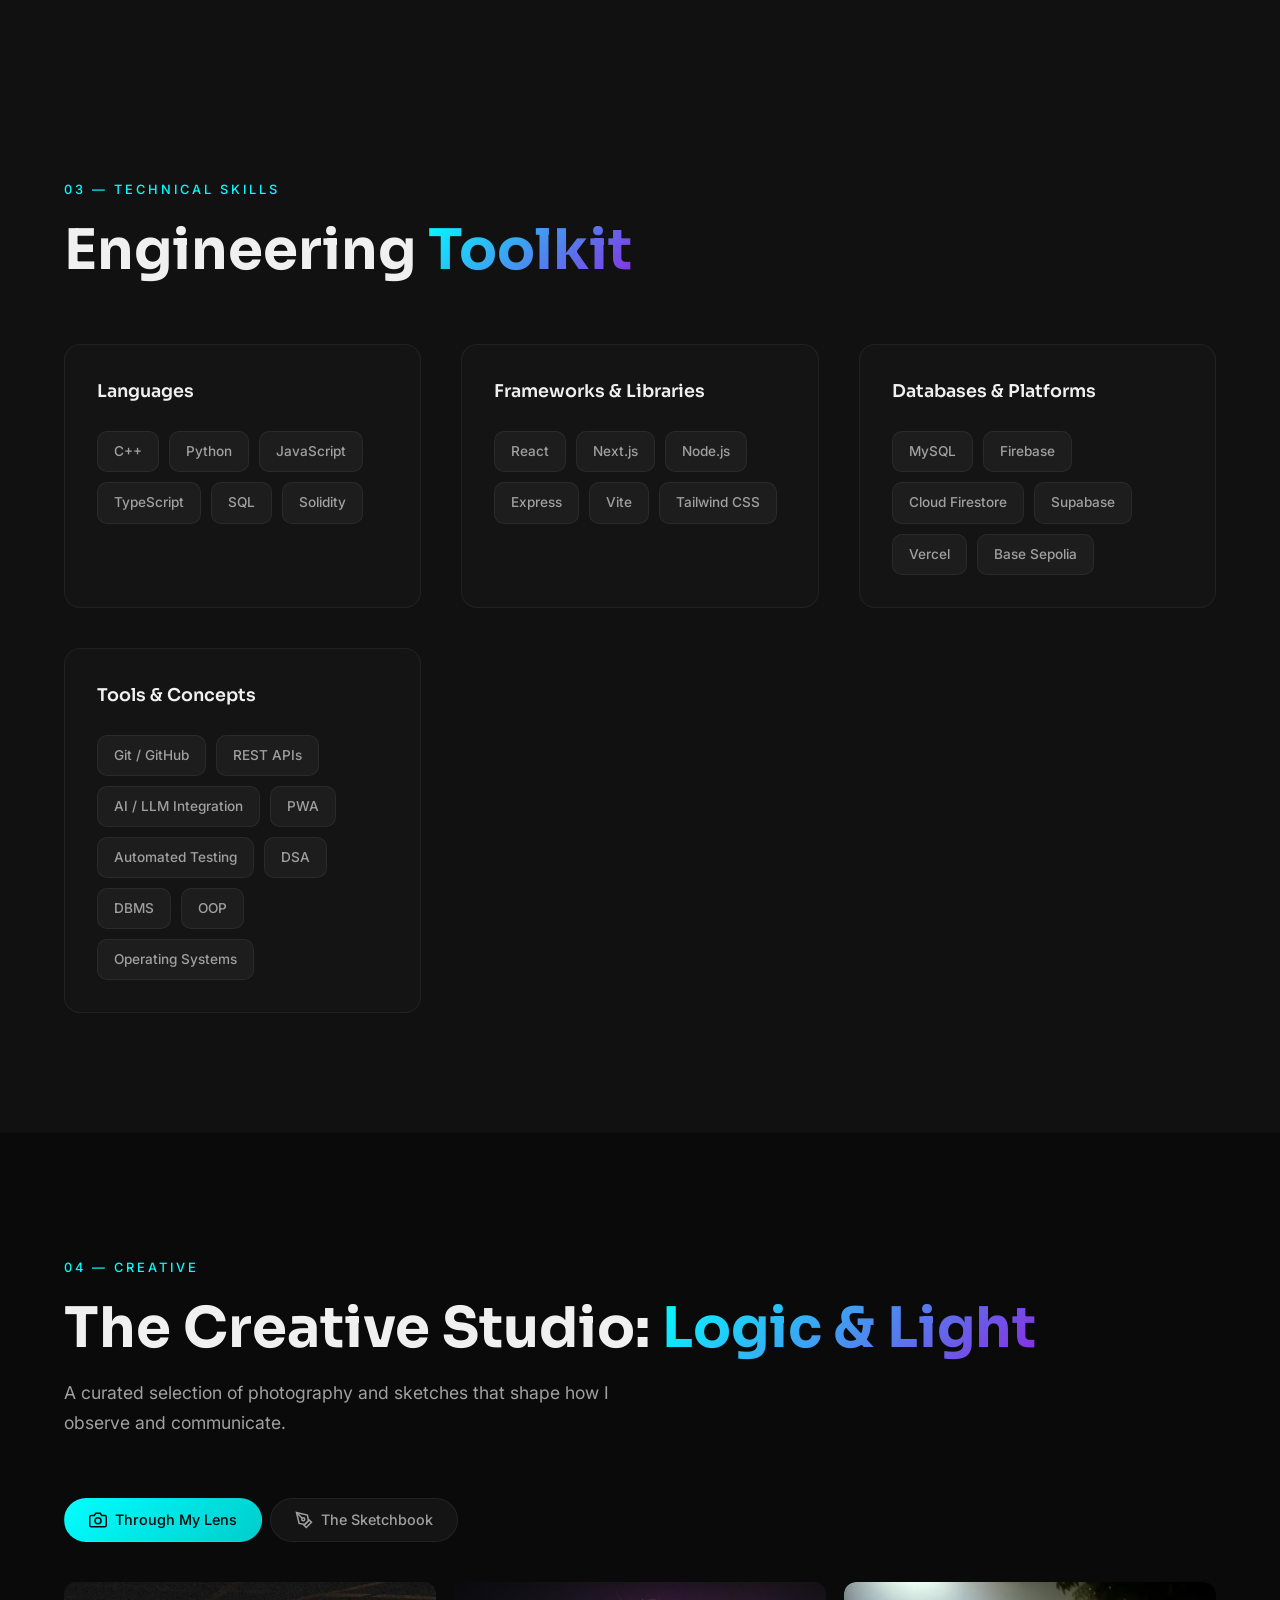
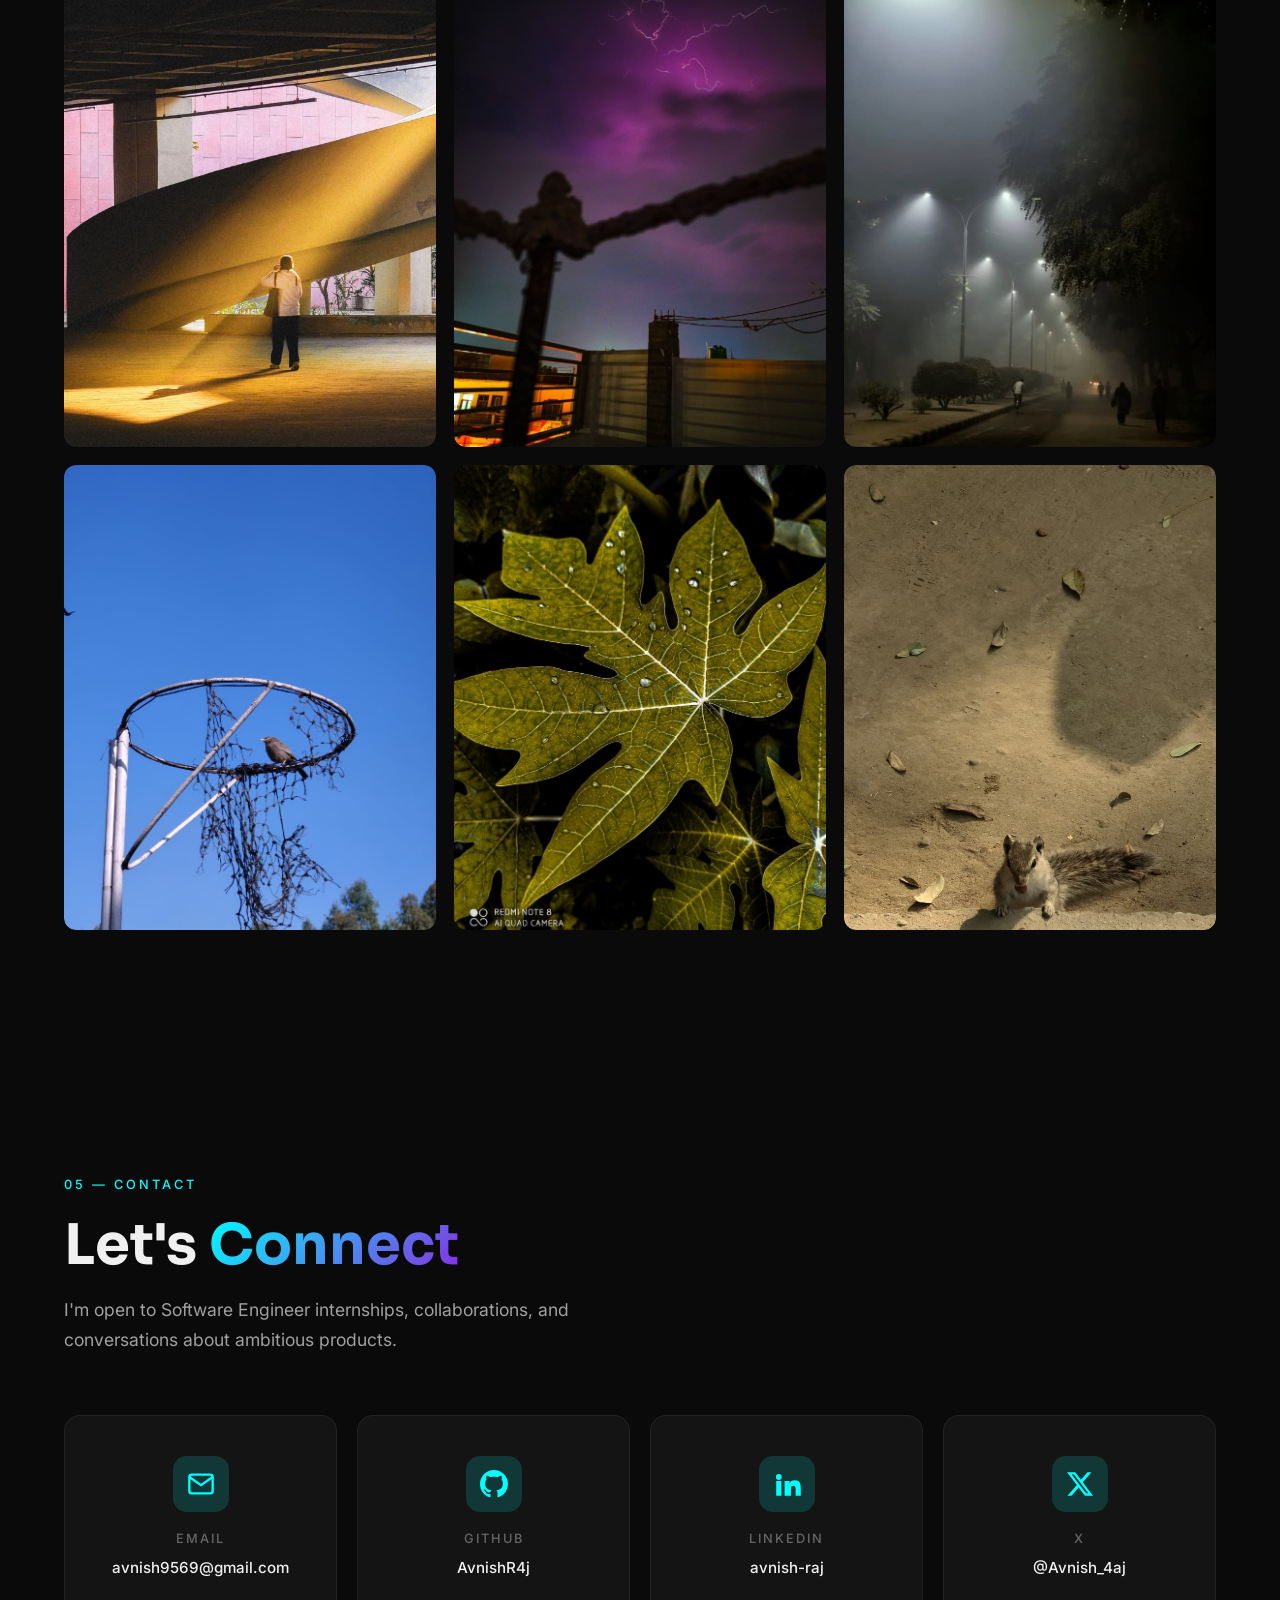
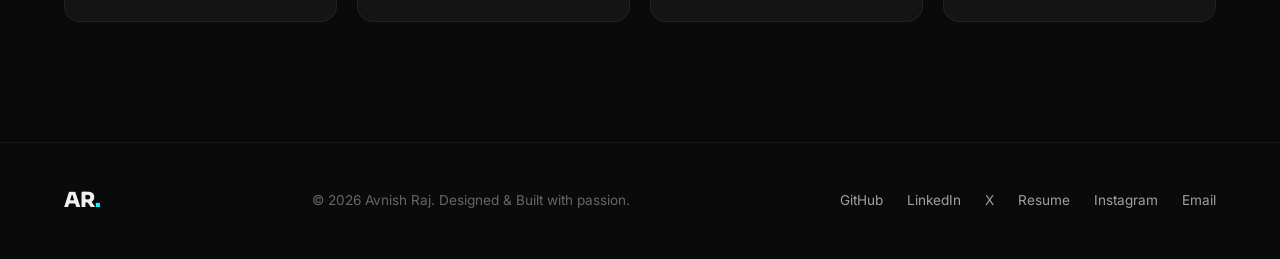
==== commit fbac2e44: "Align contact cards in one row" ====
--- a/index.html
+++ b/index.html
@@ -499,17 +499,7 @@
           <span class="contact-label">X</span>
           <span class="contact-value">@Avnish_4aj</span>
         </a>
-        <a href="assets/Avnish_Raj_Software_Engineer_Resume.pdf" download class="contact-card">
-          <div class="contact-icon">
-            <svg width="28" height="28" viewBox="0 0 24 24" fill="none" stroke="currentColor" stroke-width="2"
-              aria-hidden="true"><path d="M12 3v12m0 0l-4-4m4 4l4-4"/><path d="M5 21h14"/></svg>
-          </div>
-          <span class="contact-label">Resume</span>
-          <span class="contact-value">Download PDF</span>
-        </a>
-
-
-      </div>
+      </div>
     </div>
   </section>
 
--- a/style.css
+++ b/style.css
@@ -1111,12 +1111,12 @@
    CONTACT
    ═══════════════════════════════════════════════════════════ */
 
-.contact-grid {
-  display: grid;
-  grid-template-columns: repeat(auto-fit, minmax(240px, 1fr));
-  gap: 20px;
-  margin-top: 20px;
-}
+.contact-grid {
+  display: grid;
+  grid-template-columns: repeat(4, minmax(0, 1fr));
+  gap: 20px;
+  margin-top: 20px;
+}
 
 .contact-card {
   display: flex;
@@ -1241,6 +1241,10 @@
   }
 
   .masonry-grid {
+    grid-template-columns: repeat(2, minmax(0, 1fr));
+  }
+
+  .contact-grid {
     grid-template-columns: repeat(2, minmax(0, 1fr));
   }
 
